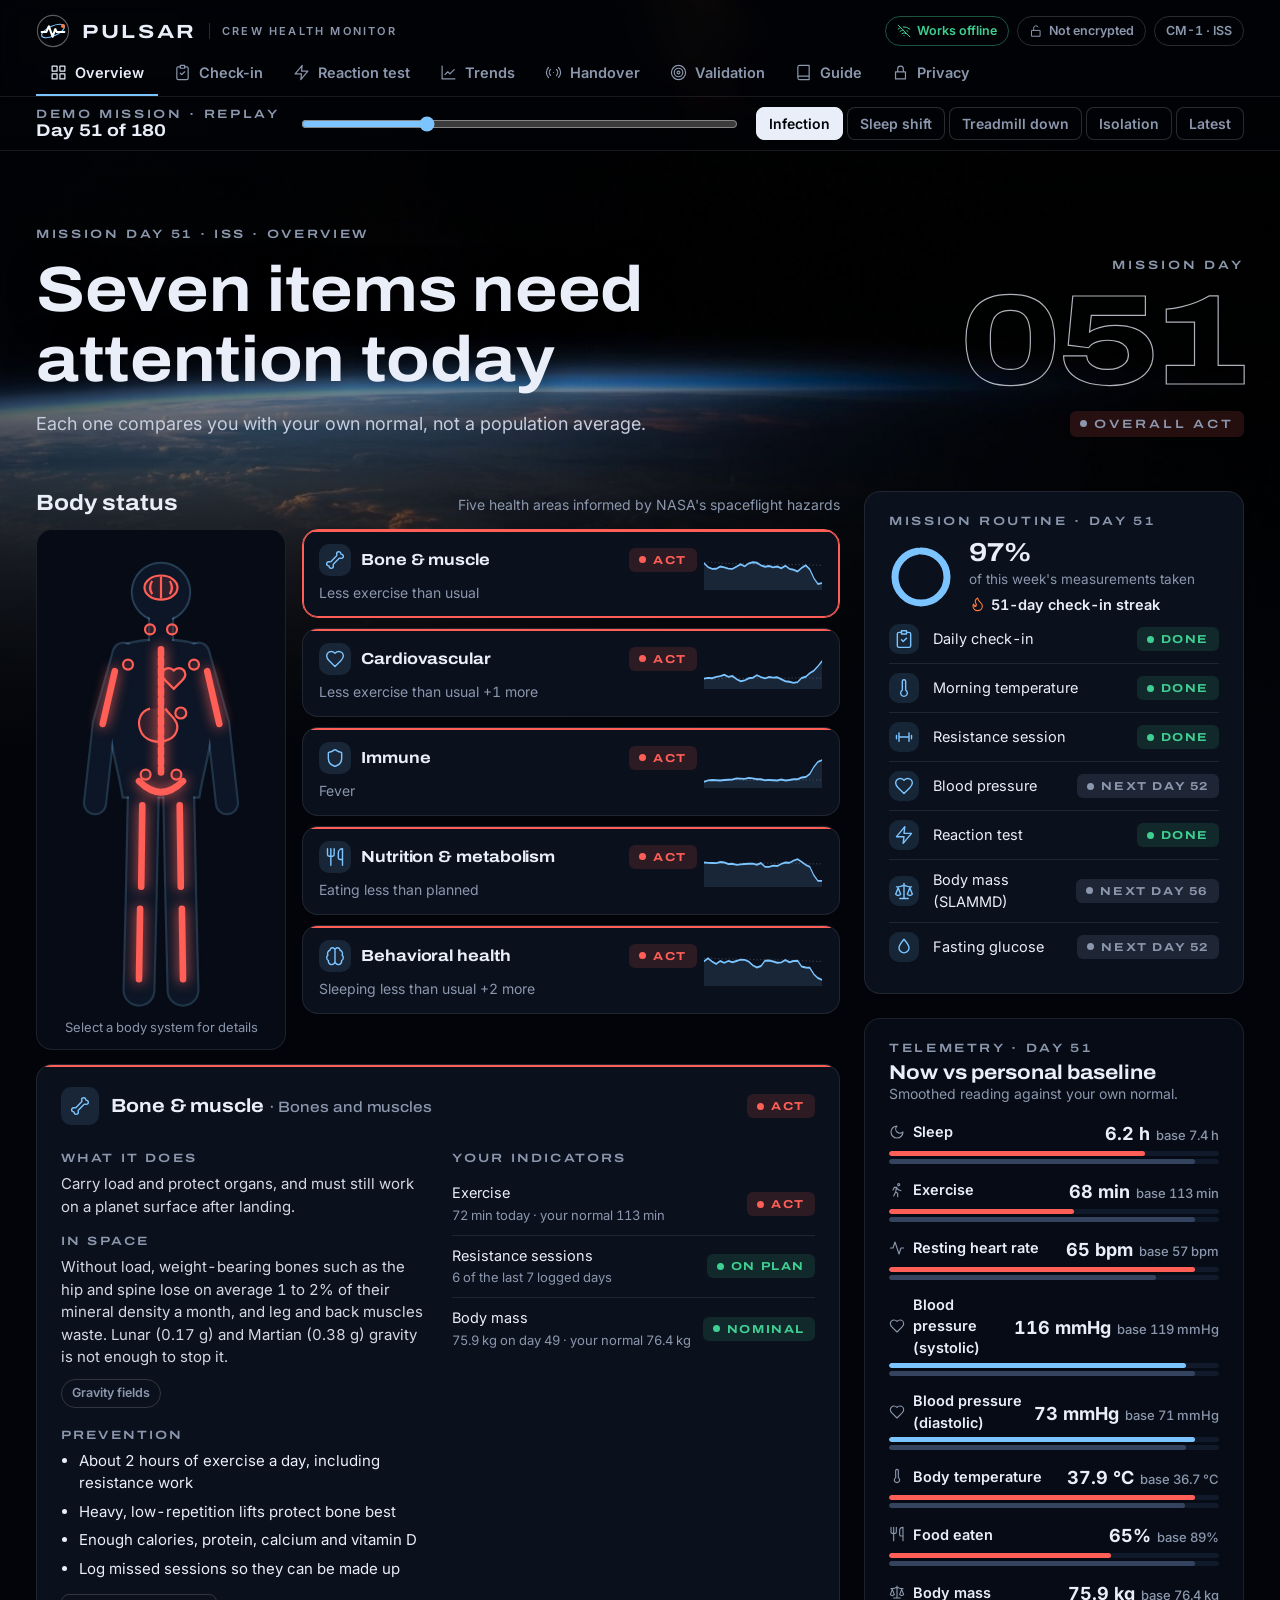
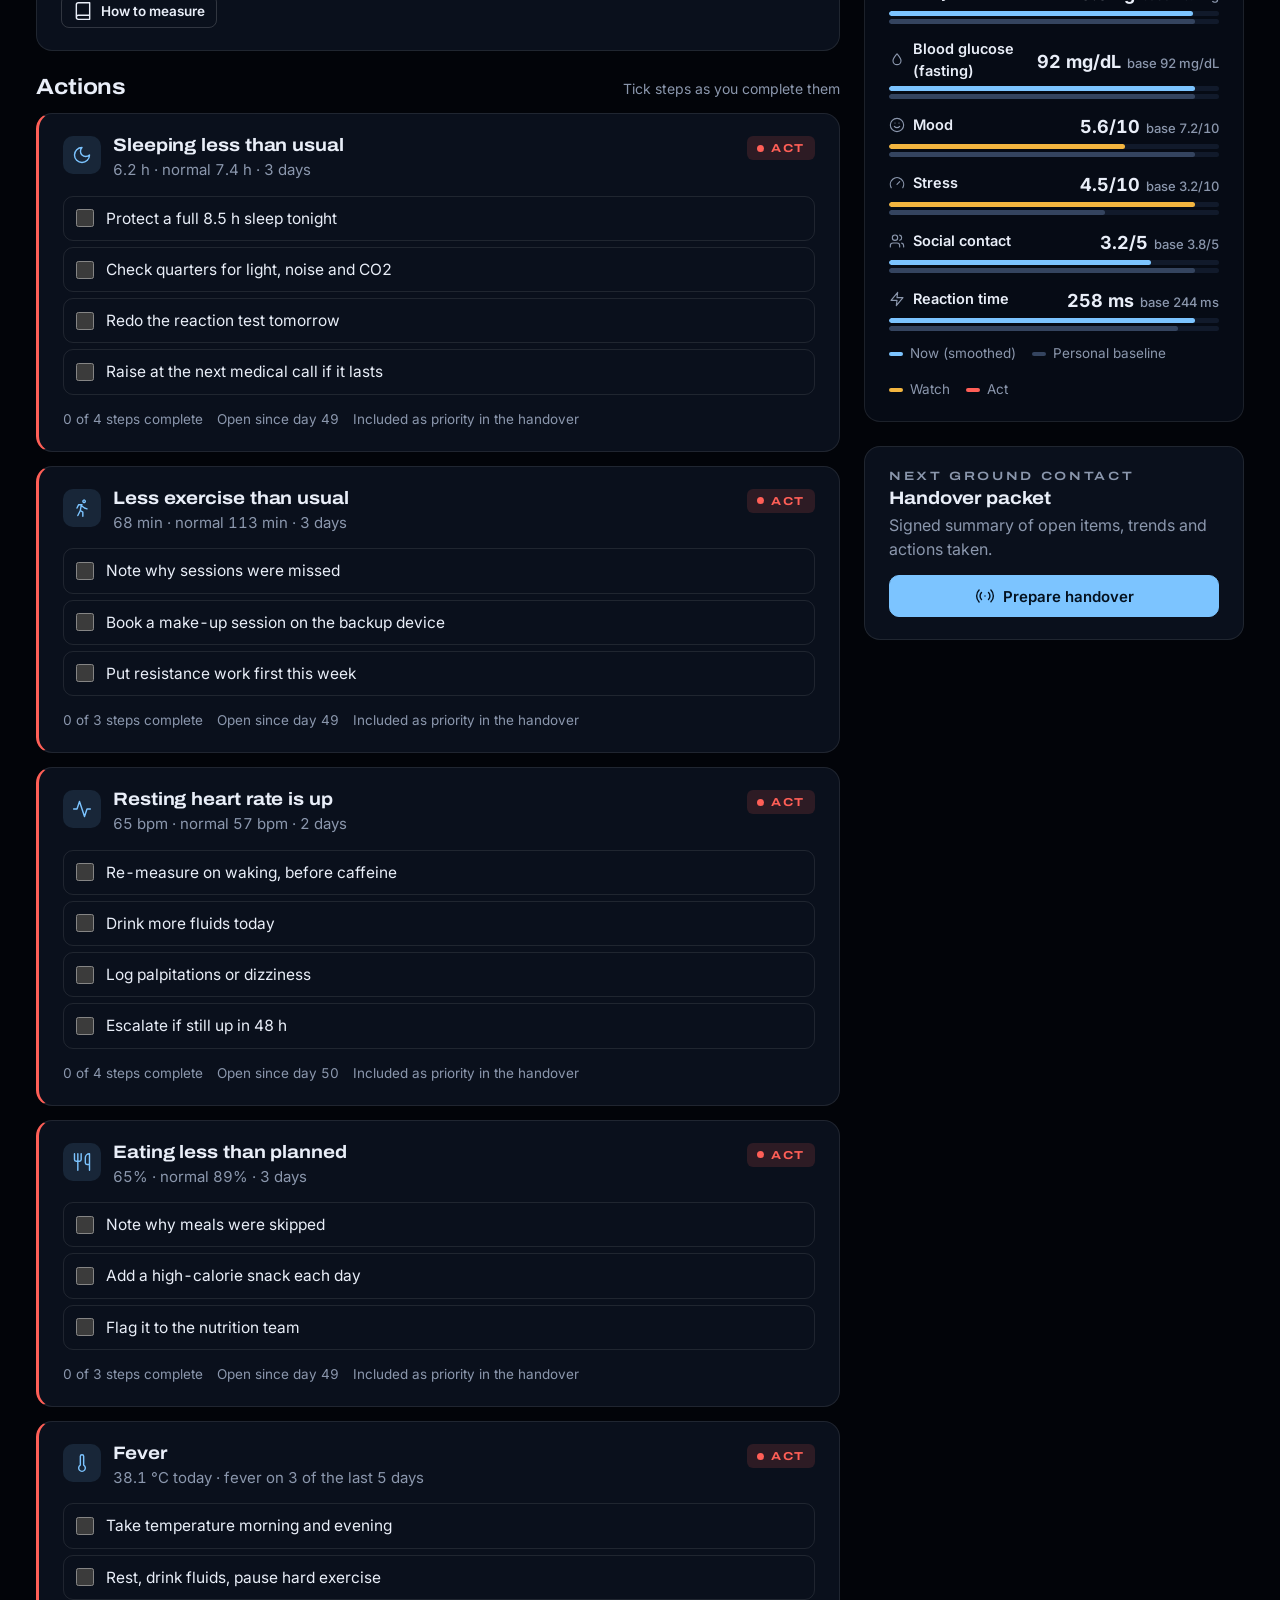
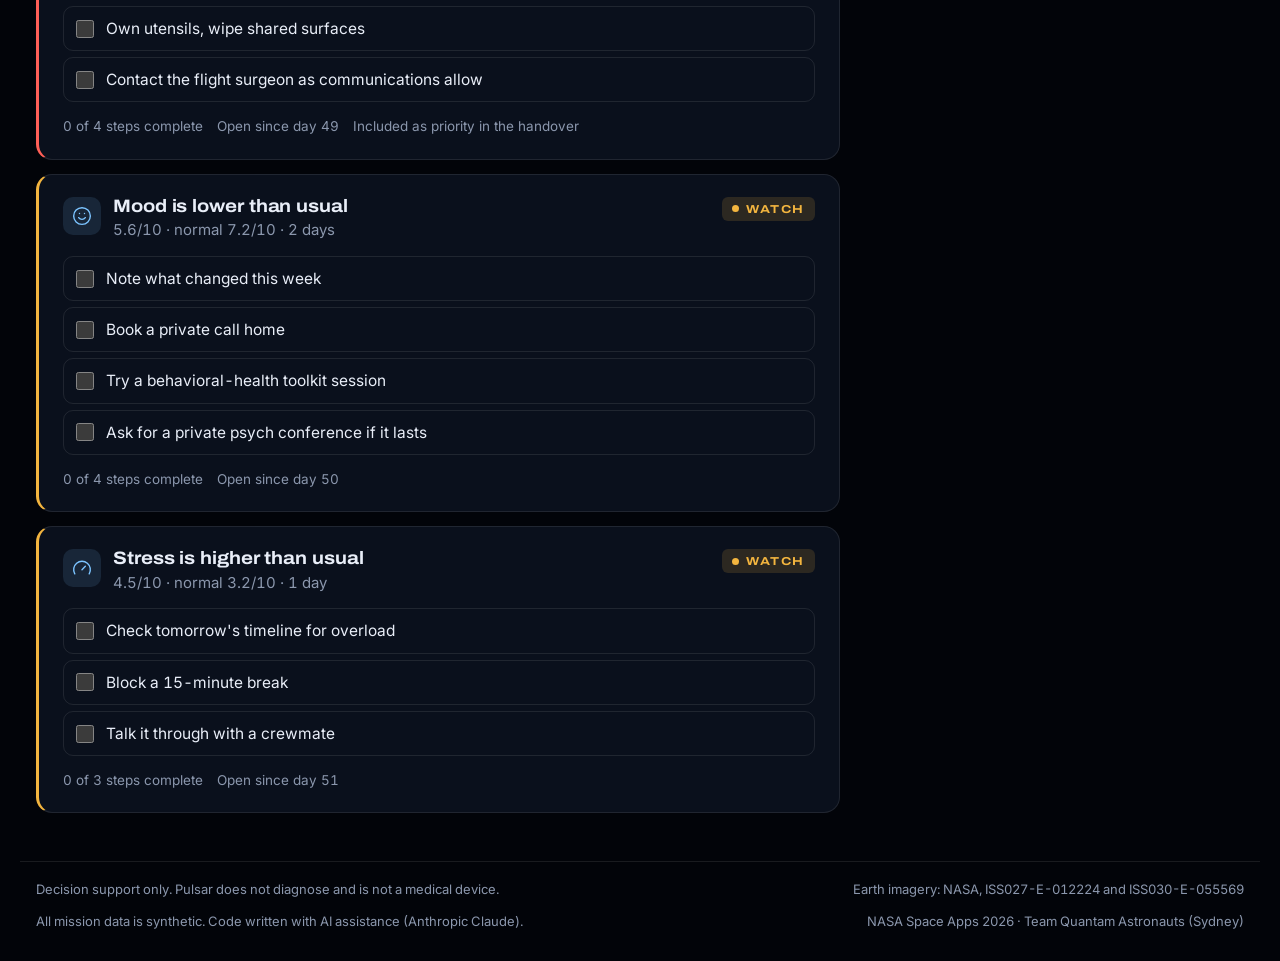
==== index.html @ 8aba7a1b "Pulsar: Crew Health Monitor, NASA Space Apps 2026 submission" ====
<!doctype html><html lang="en"><head><meta charset="utf-8">
<meta name="viewport" content="width=device-width,initial-scale=1,viewport-fit=cover">
<link rel="manifest" href="manifest.webmanifest"><link rel="icon" href="icon.svg"><meta name="theme-color" content="#020409">
</head><body>
<!-- Pulsar · NASA Space Apps 2026 · Team Quantam Astronauts. Code written with AI assistance: Anthropic Claude (Claude Code). See README, "Use of AI". -->
<meta name="ai-assistance" content="Code, interface and synthetic data generator written with Anthropic Claude (Claude Code), directed and reviewed by the team">
<title>Pulsar: Crew Health Monitor</title>
<meta name="claude:viewport-fit-sides" content="cover">
<link rel="preconnect" href="https://fonts.googleapis.com">
<link rel="stylesheet" href="https://fonts.googleapis.com/css2?family=Archivo:wdth,wght@100..125,500..800&family=Inter:wght@400;500;600;700&display=swap">
<style>
/* Layout: mission console in deep space. Pure black page; a real ISS
   photograph of Earth's limb sits full-bleed behind each page title and
   fades to black. Wide display type, dark instrument cards, colour only
   for status and the atmosphere-blue accent. Single dark look by design. */
:root {
  color-scheme: dark;
  --void: #020409;
  --surface: #0a101c;
  --surface-2: #111a2b;
  --ink: #e9eef8;
  --muted: #8b97ad;
  --line: rgba(255, 255, 255, .09);
  --line-2: rgba(255, 255, 255, .16);
  --accent: #7cc4ff;
  --accent-ink: #04111f;
  --accent-soft: rgba(124, 196, 255, .12);
  --signal: #ff7a3d;
  --ok: #3fcf92; --ok-bg: rgba(63, 207, 146, .13);
  --watch: #f3b53f; --watch-bg: rgba(243, 181, 63, .14);
  --act: #ff5f57; --act-bg: rgba(255, 95, 87, .14);
  --panel: #060b15; --panel-2: #111a2b; --panel-line: rgba(255, 255, 255, .08); --panel-ink: #e9eef8; --panel-muted: #8b97ad;
  --trace: #7cc4ff;
  --sky: url("[data-uri]");
  --display: "Archivo", "Inter", "Segoe UI", system-ui, sans-serif;
  --body: "Inter", "Segoe UI", system-ui, sans-serif;
}
* { box-sizing: border-box; }
[hidden] { display: none !important; }
body { background: var(--void); color: var(--ink); font: 400 16px/1.5 var(--body); margin: 0; font-variant-numeric: tabular-nums; -webkit-font-smoothing: antialiased; position: relative; overflow-x: hidden; }
body::before { content: ""; position: fixed; inset: 0 0 auto; height: env(safe-area-inset-top, 0px); z-index: 10; background: var(--void); }
/* the photograph */
.sky { position: absolute; inset: 0 0 auto; height: 760px; z-index: 0; overflow: hidden; pointer-events: none; }
.sky::before { content: ""; position: absolute; inset: -4%; background: var(--sky) center 62% / cover no-repeat; opacity: .92; transform-origin: 30% 70%; }
.sky::after { content: ""; position: absolute; inset: 0; background: linear-gradient(180deg, rgba(2, 4, 9, .45) 0%, rgba(2, 4, 9, .05) 30%, rgba(2, 4, 9, .25) 62%, var(--void) 100%), linear-gradient(90deg, rgba(2, 4, 9, .5) 0%, transparent 55%); }
body.city { --sky: url("[data-uri]"); }
body.city .sky::before { background-position: center 70%; opacity: .8; }
@media (prefers-reduced-motion: no-preference) { .sky::before { animation: drift 70s ease-in-out infinite alternate; } }
@keyframes drift { from { transform: scale(1) translate(0, 0); } to { transform: scale(1.06) translate(-1.5%, 1%); } }
.wrap { max-width: 1240px; margin: 0 auto; padding-left: max(16px, env(safe-area-inset-left, 0px)); padding-right: max(16px, env(safe-area-inset-right, 0px)); position: relative; z-index: 1; }
h1, h2, h3, p { margin: 0; }
h1, h2, h3 { font-family: var(--display); font-stretch: 112%; text-wrap: balance; line-height: 1.1; letter-spacing: -.005em; }
b { font-weight: 700; }
button { font-family: inherit; }
:focus-visible { outline: 2px solid var(--accent); outline-offset: 2px; }
.ico { width: 20px; height: 20px; flex: none; stroke: currentColor; fill: none; stroke-width: 1.7; stroke-linecap: round; stroke-linejoin: round; }
.muted { color: var(--muted); }
.eyebrow { font: 600 12px var(--display); font-stretch: 125%; letter-spacing: .22em; text-transform: uppercase; color: var(--muted); }

/* top bar + tabs */
.top { position: sticky; top: env(safe-area-inset-top, 0px); z-index: 5; background: rgba(2, 4, 9, .62); backdrop-filter: blur(14px); -webkit-backdrop-filter: blur(14px); border-bottom: 1px solid var(--line); }
.top .wrap { z-index: auto; }
.bar { display: flex; align-items: center; justify-content: space-between; gap: 16px; padding-block: 14px 4px; }
.brand { display: flex; align-items: center; gap: 12px; }
.brand svg { width: 34px; height: 34px; flex: none; }
.brand b { font: 700 19px var(--display); font-stretch: 125%; letter-spacing: .14em; text-transform: uppercase; }
.brand span { font-size: 11px; font-weight: 600; letter-spacing: .2em; text-transform: uppercase; color: var(--muted); border-left: 1px solid var(--line-2); padding-left: 12px; }
.meta { display: flex; gap: 8px; flex-wrap: wrap; justify-content: flex-end; }
.tag { display: inline-flex; align-items: center; gap: 6px; font-size: 12.5px; font-weight: 600; padding: 5px 11px; border-radius: 999px; border: 1px solid var(--line-2); color: var(--muted); white-space: nowrap; }
.tag .ico { width: 14px; height: 14px; }
.tag.on { color: var(--ok); border-color: rgba(63, 207, 146, .4); }
.tabs { display: flex; gap: 2px; overflow-x: auto; scrollbar-width: none; }
.tabs button { flex: none; display: inline-flex; align-items: center; gap: 8px; border: 0; background: none; color: var(--muted); font-size: 14.5px; font-weight: 600; padding: 12px 14px 13px; border-bottom: 2px solid transparent; cursor: pointer; }
.tabs button .ico { width: 17px; height: 17px; }
.tabs button:hover { color: var(--ink); }
.tabs button[aria-selected="true"] { color: var(--ink); border-bottom-color: var(--accent); }
@media (max-width: 640px) { .brand span, .meta .tag:not(.on) { display: none; } }

/* demo strip */
.strip { position: relative; z-index: 2; border-bottom: 1px solid var(--line); background: rgba(2, 4, 9, .35); }
.strip .wrap { display: grid; grid-template-columns: auto minmax(160px, 1fr) auto; gap: 20px; align-items: center; padding-block: 10px; }
.strip .day { font: 700 17px var(--display); font-stretch: 115%; white-space: nowrap; }
.strip input[type=range] { width: 100%; accent-color: var(--accent); }
.jumps { display: flex; gap: 6px; flex-wrap: wrap; }
@media (max-width: 900px) { .strip .wrap { grid-template-columns: 1fr; gap: 8px; } }

/* page head over the photograph */
main { padding-block: 0 48px; }
.head { position: relative; padding-block: 76px 54px; display: flex; justify-content: space-between; gap: 28px; align-items: flex-end; flex-wrap: wrap; }
.head > div:first-child { max-width: 780px; }
.head h1 { font-size: clamp(34px, 5.4vw, 64px); font-weight: 700; margin: 14px 0 14px; text-shadow: 0 2px 30px rgba(0, 0, 0, .6); }
.head p.lead { font-size: 18px; color: #c4cede; max-width: 620px; }
.head .aside { display: flex; gap: 10px; flex-wrap: wrap; align-items: flex-end; }
.daynum { text-align: right; line-height: .9; }
.daynum b { display: block; font: 800 clamp(64px, 10vw, 128px) var(--display); font-stretch: 125%; letter-spacing: -.02em; color: transparent; -webkit-text-stroke: 1.2px rgba(233, 238, 248, .75); }
.daynum span { font: 600 12px var(--display); font-stretch: 125%; letter-spacing: .24em; color: var(--muted); }

.layout { display: grid; grid-template-columns: minmax(0, 1fr) 380px; gap: 24px; align-items: start; }
@media (max-width: 980px) { .layout { grid-template-columns: minmax(0, 1fr); } .daynum { text-align: left; } }
.stack { display: grid; gap: 24px; min-width: 0; }
.grid2 { display: grid; grid-template-columns: repeat(auto-fit, minmax(min(100%, 300px), 1fr)); gap: 14px; }
.grid3 { display: grid; grid-template-columns: repeat(auto-fit, minmax(min(100%, 300px), 1fr)); gap: 16px; align-items: start; }
.row { display: flex; gap: 10px; flex-wrap: wrap; align-items: center; }
.card { background: var(--surface); border: 1px solid var(--line); border-radius: 16px; padding: 22px 24px; min-width: 0; }
.sec { display: flex; justify-content: space-between; align-items: baseline; gap: 12px; flex-wrap: wrap; margin-bottom: 14px; }
.sec h2 { font-size: 22px; font-weight: 700; }
.sec .note { font-size: 14px; color: var(--muted); }

/* status badge */
.badge { display: inline-flex; align-items: center; gap: 7px; font: 700 11.5px var(--display); font-stretch: 120%; letter-spacing: .14em; text-transform: uppercase; padding: 6px 10px; border-radius: 6px; white-space: nowrap; }
.badge::before { content: ""; width: 7px; height: 7px; border-radius: 50%; background: currentColor; }
.lv0 { --st: var(--ok); --st-bg: var(--ok-bg); --st-mark: var(--ok); }
.lvx { --st: var(--muted); --st-bg: color-mix(in srgb, var(--muted) 16%, transparent); --st-mark: color-mix(in srgb, var(--muted) 45%, transparent); }
.lv1 { --st: var(--watch); --st-bg: var(--watch-bg); --st-mark: var(--watch); }
.lv2 { --st: var(--act); --st-bg: var(--act-bg); --st-mark: var(--act); }
.badge { color: var(--st); background: var(--st-bg); }

/* buttons */
.btn { display: inline-flex; align-items: center; gap: 8px; border: 1px solid var(--line-2); background: transparent; color: var(--ink); font-size: 15px; font-weight: 600; padding: 10px 16px; border-radius: 10px; cursor: pointer; }
.btn:hover { border-color: var(--accent); }
.btn.primary { background: var(--accent); border-color: var(--accent); color: var(--accent-ink); }
.btn.primary:hover { background: #a3d6ff; }
.btn.lg { font-size: 16px; padding: 13px 20px; }
.btn.danger { color: var(--act); border-color: rgba(255, 95, 87, .4); }
.btn.sm { font-size: 13.5px; padding: 6px 11px; border-radius: 8px; }
.btn.block { width: 100%; justify-content: center; }
.btn:disabled { opacity: .4; cursor: default; }
.seg { display: inline-flex; gap: 4px; flex-wrap: wrap; }
.seg button { border: 1px solid var(--line-2); background: rgba(2, 4, 9, .4); color: var(--muted); font-size: 14px; font-weight: 600; padding: 7px 12px; border-radius: 8px; cursor: pointer; display: inline-flex; align-items: center; gap: 6px; }
.seg button:hover { color: var(--ink); }
.seg button .ico { width: 16px; height: 16px; }
.seg button[aria-pressed="true"] { background: var(--ink); border-color: var(--ink); color: var(--void); }

/* risk area instruments */
.area { display: grid; gap: 12px; align-content: start; position: relative; overflow: hidden; }
.area::before { content: ""; position: absolute; left: 0; right: 0; top: 0; height: 2px; background: var(--st-mark); }
.area .ah { display: flex; gap: 12px; align-items: center; }
.area .ah h3 { font-size: 16px; font-weight: 700; flex: 1; }
.icon-sq { width: 38px; height: 38px; border-radius: 10px; display: grid; place-items: center; background: var(--accent-soft); color: var(--accent); flex: none; }
.area .why { font-size: 15px; color: var(--muted); min-height: 1.5em; }
.area svg.spark { width: 100%; height: 38px; display: block; }
.spark .line { stroke: var(--accent); stroke-width: 2; fill: none; }
.spark .fill { fill: var(--accent-soft); }
.spark .base { stroke: var(--muted); stroke-dasharray: 3 4; stroke-width: 1; opacity: .5; }
.spark .bar { fill: var(--act); opacity: .75; }

/* action cards */
.act { border-left: 3px solid var(--st-mark); display: grid; gap: 14px; }
.act .fh { display: flex; gap: 12px; align-items: flex-start; }
.act .fh > div { flex: 1; min-width: 0; }
.act h3 { font-size: 18px; font-weight: 700; }
.act .metric { font-size: 15px; color: var(--muted); margin-top: 3px; }
.checks { list-style: none; margin: 0; padding: 0; display: grid; gap: 6px; }
.checks label { display: flex; gap: 12px; align-items: center; padding: 10px 12px; border-radius: 10px; border: 1px solid var(--line); cursor: pointer; font-size: 15.5px; }
.checks label:hover { border-color: var(--line-2); background: rgba(255, 255, 255, .02); }
.recheck { display: flex; flex-wrap: wrap; gap: 8px; align-items: center; margin-top: 10px; font-size: 14.5px; }
.recheck input { font: 500 15.5px var(--body); color: var(--ink); background: var(--surface-2); border: 1px solid var(--line-2); border-radius: 10px; padding: 9px 12px; width: 120px; }
.recheck input:focus { border-color: var(--accent); outline: none; }
.checks input { width: 18px; height: 18px; accent-color: var(--ok); flex: none; margin: 0; }
.checks label:has(input:checked) { background: var(--ok-bg); border-color: transparent; }
.checks label:has(input:checked) span { color: var(--muted); text-decoration: line-through; }
.act .foot { font-size: 13.5px; color: var(--muted); display: flex; gap: 14px; flex-wrap: wrap; }

/* telemetry panel */
.panel { background: var(--panel); border: 1px solid var(--line); color: var(--panel-ink); border-radius: 16px; padding: 22px 24px; min-width: 0; }
.panel h2 { font-size: 20px; font-weight: 700; }
.panel .sub { font-size: 14px; color: var(--panel-muted); }
.tele { display: grid; gap: 14px; margin-top: 16px; }
.trow { display: grid; grid-template-columns: 1fr auto; gap: 4px 12px; align-items: baseline; }
.trow .n { font-size: 14.5px; font-weight: 600; display: flex; align-items: center; gap: 8px; }
.trow .n .ico { width: 16px; height: 16px; color: var(--panel-muted); }
.trow .v { font-size: 18px; font-weight: 700; text-align: right; }
.trow .v small { font-size: 13px; color: var(--panel-muted); font-weight: 500; margin-left: 6px; }
.trow .bars { grid-column: 1 / -1; display: grid; gap: 3px; }
.trow .tr { height: 5px; border-radius: 99px; background: var(--panel-2); overflow: hidden; }
.trow .tr i { display: block; height: 100%; border-radius: 99px; }
.trow .tr i.now { background: var(--trace); }
.trow.lv1 .tr i.now { background: var(--watch); } .trow.lv2 .tr i.now { background: var(--act); }
.trow .tr i.base { background: #34445f; }

/* charts */
svg.chart { width: 100%; height: auto; display: block; }
.chart .grid { stroke: var(--panel-line); stroke-width: 1; }
.chart .axis { fill: var(--panel-muted); font: 500 12.5px var(--body); }
.chart .band { fill: rgba(124, 196, 255, .12); }
.chart .base { stroke: var(--trace); stroke-opacity: .5; stroke-dasharray: 5 5; stroke-width: 1.4; fill: none; }
.chart .raw { fill: #4a5a76; }
.chart .ew { stroke: var(--trace); stroke-width: 2.6; fill: none; stroke-linejoin: round; stroke-linecap: round; }
.chart .f1 { fill: var(--watch); stroke: var(--panel); stroke-width: 1.5; } .chart .f2 { fill: var(--act); stroke: var(--panel); stroke-width: 1.5; }
.chart .ev { fill: rgba(255, 122, 61, .07); }
.chart .evlab { font: 600 12.5px var(--body); fill: #ffa77a; }
.chart .now { stroke: #fff; stroke-opacity: .6; stroke-width: 1.2; stroke-dasharray: 3 4; }
.chart .t0 { fill: rgba(63, 207, 146, .22); } .chart .t1 { fill: var(--watch); } .chart .t2 { fill: var(--act); }
.chart .evbar { fill: var(--signal); }
.chart .rowlab { fill: var(--panel-ink); font: 600 13.5px var(--body); }
.legend { display: flex; gap: 16px; flex-wrap: wrap; font-size: 13.5px; color: var(--muted); margin-top: 12px; }
.legend i { display: inline-block; width: 14px; height: 4px; border-radius: 2px; margin-right: 7px; vertical-align: middle; }
.scrollx { overflow-x: auto; }
.scrollx > svg { min-width: 680px; }

/* key metrics strip */
.metrics { display: grid; grid-template-columns: repeat(auto-fit, minmax(min(100%, 170px), 1fr)); background: var(--surface); border: 1px solid var(--line); border-radius: 16px; }
.metric-c { padding: 18px 22px; border-left: 1px solid var(--line); }
.metric-c:first-child { border-left: 0; }
.metric-c .k { font-size: 13.5px; color: var(--muted); font-weight: 500; }
.metric-c .big { font: 700 36px/1.1 var(--display); font-stretch: 118%; margin-top: 6px; }
.metric-c .big small { font: 600 15px var(--body); color: var(--muted); margin-left: 5px; }
@media (max-width: 560px) { .metric-c { border-left: 0; border-top: 1px solid var(--line); } .metric-c:first-child { border-top: 0; } }

/* rows */
.rows { list-style: none; margin: 0; padding: 0; display: grid; }
.rows li { display: flex; gap: 14px; align-items: center; padding: 13px 0; border-top: 1px solid var(--line); font-size: 15.5px; }
.rows li:first-child { border-top: 0; padding-top: 2px; }
.rows li > .txt { flex: 1; min-width: 0; }
.rows li .txt small { display: block; color: var(--muted); font-size: 13.5px; }
@media (max-width: 560px) { .rows li { flex-wrap: wrap; } }

/* banner */
.banner { display: flex; gap: 14px; align-items: center; padding: 14px 16px; border-radius: 12px; font-size: 16px; font-weight: 600; background: var(--st-bg); color: var(--st); }
.banner .ring { width: 34px; height: 34px; border-radius: 50%; background: var(--st); color: var(--void); display: grid; place-items: center; flex: none; }
.banner .ring .ico { width: 18px; height: 18px; stroke-width: 2.4; }
.banner small { display: block; font-weight: 500; color: var(--ink); opacity: .75; font-size: 14px; }

/* check-in */
.num-h { display: flex; gap: 12px; align-items: center; margin: 4px 0 16px; }
.num-h .n { font: 700 12px var(--display); font-stretch: 125%; color: var(--accent); border: 1px solid rgba(124, 196, 255, .4); border-radius: 6px; padding: 4px 8px; }
.num-h h2 { font-size: 20px; font-weight: 700; }
.fields { display: grid; grid-template-columns: repeat(auto-fit, minmax(min(100%, 250px), 1fr)); gap: 16px 18px; }
.field { display: grid; gap: 8px; min-width: 0; }
.field > label, .field > .lab, .labrow > label, .labrow > .lab { font-size: 15px; font-weight: 600; display: flex; align-items: center; gap: 8px; }
.field .hint { font-size: 13px; color: var(--muted); font-weight: 400; }
.stepper { display: grid; grid-template-columns: 44px 1fr auto 44px; align-items: center; border: 1px solid var(--line-2); border-radius: 10px; overflow: hidden; background: var(--surface-2); }
.stepper button { height: 48px; border: 0; background: rgba(255, 255, 255, .04); color: var(--accent); font-size: 22px; font-weight: 600; cursor: pointer; }
.stepper button:hover { background: var(--accent-soft); }
.stepper input[type=text] { border: 0; text-align: right; font: 700 22px var(--display); font-stretch: 112%; color: var(--ink); width: 100%; min-width: 0; padding: 0 6px; background: none; }
.stepper input[type=text]:focus { outline: none; border: 0; }
.stepper .unit { font-size: 14px; color: var(--muted); font-weight: 600; padding-right: 10px; }
.stepper:focus-within { border-color: var(--accent); }
.scale { display: grid; grid-template-columns: repeat(var(--n), 1fr); border: 1px solid var(--line-2); border-radius: 10px; overflow: hidden; }
.scale button { border: 0; border-left: 1px solid var(--line); background: var(--surface-2); padding: 11px 0; font-size: 15px; font-weight: 600; color: var(--ink); cursor: pointer; }
.scale button:first-child { border-left: 0; }
.scale button:hover { background: var(--accent-soft); }
.scale button[aria-pressed="true"] { background: var(--accent); color: var(--accent-ink); }
.ends { display: flex; justify-content: space-between; font-size: 13px; color: var(--muted); }
.switch { display: flex; align-items: center; justify-content: space-between; gap: 12px; padding: 12px 14px; border: 1px solid var(--line-2); border-radius: 10px; background: var(--surface-2); cursor: pointer; font-size: 15px; font-weight: 600; color: var(--ink); width: 100%; }
.switch .knob { width: 42px; height: 24px; border-radius: 99px; background: #2a364c; position: relative; flex: none; transition: background .15s; }
.switch .knob::after { content: ""; position: absolute; top: 3px; left: 3px; width: 18px; height: 18px; border-radius: 50%; background: #fff; transition: transform .15s; }
.switch[aria-pressed="true"] .knob { background: var(--ok); }
.switch[aria-pressed="true"] .knob::after { transform: translateX(18px); }
.chips { display: flex; flex-wrap: wrap; gap: 8px; }
.chips button { border: 1px solid var(--line-2); background: transparent; border-radius: 999px; padding: 8px 14px; font-size: 14.5px; font-weight: 600; color: var(--ink); cursor: pointer; }
.chips button:hover { border-color: var(--muted); }
.chips button[aria-pressed="true"] { background: var(--act-bg); border-color: rgba(255, 95, 87, .5); color: var(--act); }
input[type=text], input[type=password], textarea { font: 500 15.5px var(--body); color: var(--ink); background: var(--surface-2); border: 1px solid var(--line-2); border-radius: 10px; padding: 11px 13px; width: 100%; }
input[type=text]:focus, input[type=password]:focus, textarea:focus { border-color: var(--accent); outline: none; }
::placeholder { color: #66728a; }
textarea { font: 12.5px/1.5 ui-monospace, Menlo, monospace; min-height: 150px; }
.divider { border: 0; border-top: 1px solid var(--line); margin: 24px 0; }
.sticky { position: sticky; top: calc(130px + env(safe-area-inset-top, 0px)); }

/* reaction pad */
.pad { min-height: 360px; border-radius: 16px; display: grid; place-items: center; text-align: center; cursor: pointer; user-select: none; padding: 24px; background: var(--panel); border: 1px solid var(--line); }
.pad.go { background: #071a33; box-shadow: inset 0 0 0 2px var(--accent); }
.pad.early { background: #2a0d0e; }
.pad .big { font: 800 clamp(56px, 10vw, 104px)/1 var(--display); font-stretch: 120%; }
.pad .say { font-size: 18px; color: var(--muted); margin-top: 12px; }
.pad .metrics { background: var(--surface-2); text-align: left; grid-template-columns: repeat(2, minmax(0, 1fr)); }
.pad .metric-c { border-left: 0; border-top: 1px solid var(--line); min-width: 0; }
.pad .metric-c:nth-child(even) { border-left: 1px solid var(--line); }
.pad .metric-c:nth-child(-n+2) { border-top: 0; }
.pad .metric-c .big { font-size: clamp(26px, 4vw, 36px); font-stretch: 110%; }
.pad .metric-c .k { overflow-wrap: anywhere; }
.same { margin-left: auto; font: 600 12.5px var(--body); color: var(--accent); background: none; border: 1px dashed color-mix(in srgb, var(--accent) 50%, transparent); border-radius: 6px; padding: 3px 8px; cursor: pointer; }
.field .labrow { display: flex; align-items: center; gap: 4px 8px; flex-wrap: wrap; }
.fields { align-items: end; }
.trow.stale { opacity: .55; }

/* body map */
.bodymap { display: grid; grid-template-columns: minmax(200px, 250px) minmax(0, 1fr); gap: 16px; align-items: start; }
.figure { background: var(--panel); border: 1px solid var(--line); border-radius: 16px; padding: 18px 14px 12px; }
.figure svg { width: 100%; height: auto; display: block; max-width: 230px; margin: 0 auto; }
.figure .cap { font-size: 13px; color: var(--muted); text-align: center; margin-top: 8px; }
.fig-o * { fill: rgba(124, 196, 255, .22); stroke: rgba(124, 196, 255, .22); }
.fig-i * { fill: #0d1626; stroke: #0d1626; }
.fig-o line, .fig-o polyline, .fig-i line, .fig-i polyline { fill: none; stroke-linecap: round; stroke-linejoin: round; }
.hs { cursor: pointer; outline: none; }
.hs * { stroke: var(--st); fill: var(--st-bg); stroke-width: 2; transition: stroke-width .15s; }
.hs.bonez * { fill: none; stroke-width: 4; stroke-linecap: round; }
.hs:hover *, .hs:focus-visible *, .hs.sel * { stroke-width: 3; }
.hs.bonez:hover *, .hs.bonez.sel * { stroke-width: 6; }
.hs.sel { filter: drop-shadow(0 0 6px var(--st)); }
.hs.lv2 { animation: hsPulse 1.6s ease-in-out infinite; }
@keyframes hsPulse { 50% { opacity: .45; } }
@media (prefers-reduced-motion: reduce) { .hs.lv2 { animation: none; } }
.areas { display: grid; gap: 10px; min-width: 0; }
.area.mini { padding: 14px 16px; gap: 6px; cursor: pointer; grid-template-columns: minmax(0, 1fr) 120px; align-items: center; }
.area.mini .ah { gap: 10px; }
.area.mini .icon-sq { width: 32px; height: 32px; }
.area.mini .why { font-size: 14px; min-height: 0; grid-column: 1; }
.area.mini svg.spark { grid-column: 2; grid-row: 1 / span 2; height: 34px; }
.area.mini:hover { border-color: var(--line-2); }
.area.mini.sel { border-color: var(--st); box-shadow: inset 0 0 0 1px var(--st); }
@media (max-width: 760px) { .bodymap { grid-template-columns: 1fr; } .area.mini { grid-template-columns: 1fr; } .area.mini svg.spark { display: none; } }
.sysd { display: grid; grid-template-columns: repeat(auto-fit, minmax(min(100%, 260px), 1fr)); gap: 20px 28px; margin-top: 14px; }
.sysd h4 { font: 600 12px var(--display); font-stretch: 125%; letter-spacing: .18em; text-transform: uppercase; color: var(--muted); margin: 0 0 8px; }
.sysd p { margin: 0; color: var(--ink); opacity: .9; font-size: 15px; }
.pills { display: flex; flex-wrap: wrap; gap: 6px; margin-top: 10px; }
.pill { font-size: 12.5px; font-weight: 600; padding: 4px 10px; border-radius: 999px; border: 1px solid var(--line-2); color: var(--muted); }
.bul { margin: 0; padding-left: 18px; display: grid; gap: 6px; font-size: 15px; }
.ind { display: grid; grid-template-columns: minmax(0, 1fr) auto; gap: 2px 10px; padding: 9px 0; border-top: 1px solid var(--line); font-size: 14.5px; }
.ind:first-of-type { border-top: 0; }
.ind small { grid-column: 1; color: var(--muted); font-size: 13px; }
.ind .badge { grid-column: 2; grid-row: 1 / span 2; align-self: center; }

/* routine */
.ring { --p: 0; }
.score { display: flex; gap: 16px; align-items: center; margin: 10px 0 6px; }
.score > svg { width: 64px; height: 64px; flex: none; }
.score .ico { width: 16px; height: 16px; color: var(--signal); }
.score .trk { stroke: var(--surface-2); } .score .val { stroke: var(--accent); stroke-linecap: round; transform: rotate(-90deg); transform-origin: 50% 50%; }
.score b { font: 700 26px var(--display); font-stretch: 115%; display: block; line-height: 1.1; }
.score small { color: var(--muted); font-size: 13.5px; }
.rt li { padding: 9px 0; font-size: 14.5px; }
.rt .icon-sq { width: 30px; height: 30px; }

/* guide */
.gcards { display: grid; grid-template-columns: repeat(auto-fit, minmax(min(100%, 300px), 1fr)); gap: 14px; }
.gcard { display: grid; gap: 10px; align-content: start; }
.gcard h3 { font-size: 17px; font-weight: 700; display: flex; align-items: center; gap: 10px; }
.gcard dl { margin: 0; display: grid; gap: 8px; font-size: 14.5px; }
.gcard dt { font: 600 11px var(--display); font-stretch: 125%; letter-spacing: .16em; text-transform: uppercase; color: var(--muted); }
.gcard dd { margin: 2px 0 0; }
.envs { display: grid; grid-template-columns: repeat(auto-fit, minmax(min(100%, 160px), 1fr)); gap: 0; border: 1px solid var(--line); border-radius: 16px; background: var(--surface); margin-top: 14px; }
.envs > div { padding: 16px 20px; border-left: 1px solid var(--line); min-width: 0; }
.envs > div:first-child { border-left: 0; }
.envs .k { font-size: 13px; color: var(--muted); } .envs .v { font: 700 19px var(--display); font-stretch: 110%; margin-top: 4px; }
@media (max-width: 560px) { .envs > div { border-left: 0; border-top: 1px solid var(--line); } .envs > div:first-child { border-top: 0; } }
.keylist .fp { font-size: 13px; }

details { border: 1px solid var(--line); border-radius: 10px; padding: 11px 14px; }
details summary { cursor: pointer; font-weight: 600; color: var(--accent); font-size: 15px; }
pre.out { font: 12px/1.5 ui-monospace, Menlo, monospace; overflow: auto; max-height: 320px; margin: 10px 0 0; white-space: pre; color: var(--muted); }
.steps { list-style: none; margin: 0; padding: 0; display: grid; gap: 12px; }
.steps li { display: flex; gap: 12px; align-items: center; font-size: 15.5px; }
.steps .n { width: 28px; height: 28px; border-radius: 50%; border: 1.5px solid var(--accent); color: var(--accent); font-weight: 700; font-size: 13.5px; display: grid; place-items: center; flex: none; }
.fp { font: 600 17px ui-monospace, Menlo, monospace; letter-spacing: .04em; color: var(--accent); word-break: break-word; }

.toast { position: fixed; left: 50%; bottom: calc(20px + env(safe-area-inset-bottom, 0px)); transform: translateX(-50%); background: var(--ink); color: var(--void); padding: 11px 18px; border-radius: 10px; font-size: 15px; font-weight: 600; z-index: 20; }
.lock { position: fixed; inset: 0; z-index: 30; background: var(--void) var(--sky) center 62% / cover no-repeat; display: grid; place-items: center; padding: 20px; }
.lock form { max-width: 400px; width: 100%; display: grid; gap: 14px; background: rgba(10, 16, 28, .88); }
footer { border-top: 1px solid var(--line); padding-block: 18px 30px; color: var(--muted); font-size: 13px; display: flex; justify-content: space-between; gap: 12px; flex-wrap: wrap; }
@media (prefers-reduced-motion: reduce) { .switch .knob, .switch .knob::after { transition: none; } }
</style>

<div class="sky" aria-hidden="true"></div>
<header class="top">
  <div class="wrap bar">
    <div class="brand">
      <svg viewBox="0 0 36 36" aria-hidden="true"><circle cx="18" cy="18" r="16.5" fill="none" stroke="rgba(255,255,255,.35)" stroke-width="1.2"/><ellipse cx="18" cy="18" rx="13" ry="5.2" transform="rotate(-24 18 18)" fill="none" stroke="#7cc4ff" stroke-width="1.2"/><path d="M6 19h5l2.6-6 4 11 2.8-8 1.6 3H30" fill="none" stroke="#fff" stroke-width="2.2" stroke-linejoin="round" stroke-linecap="round"/><circle cx="28.6" cy="12.6" r="2.1" fill="#ff7a3d"/></svg>
      <b>Pulsar</b><span>Crew Health Monitor</span>
    </div>
    <div class="meta"><span class="tag on" id="offlineTag"></span><span class="tag" id="lockTag"></span><span class="tag" id="crewTag">Crew member CM-1</span></div>
  </div>
  <nav class="wrap tabs" id="tabs" role="tablist" aria-label="Views"></nav>
</header>
<div id="strip"></div>
<main class="wrap" id="main"><div class="head"><div><p class="lead">Loading mission data…</p></div></div></main>
<footer class="wrap"><span>Decision support only. Pulsar does not diagnose and is not a medical device.</span><span>Earth imagery: NASA, ISS027-E-012224 and ISS030-E-055569</span><span>All mission data is synthetic. Code written with AI assistance (Anthropic Claude).</span><span>NASA Space Apps 2026 · Team Quantam Astronauts (Sydney)</span></footer>
<div class="toast" id="toast" hidden></div>
<div class="lock" id="lock" hidden>
  <form id="unlockForm" class="card">
    <span class="icon-sq" id="lockIcon"></span>
    <h2 style="font-size:26px">Health log locked</h2>
    <p class="muted">Enter the crew passphrase to decrypt this device's log.</p>
    <input type="password" id="unlockPass" autocomplete="current-password" placeholder="Passphrase">
    <button class="btn primary lg block" type="submit">Unlock</button>
    <p class="muted" id="unlockMsg"></p>
    <button class="btn danger sm" type="button" id="unlockWipe">Forgot it? Wipe and reload the demo</button>
  </form>
</div>

<script>
/* Pulsar core: synthetic mission, personal-baseline drift detector,
   flag rules, validation scoring and the Mission Control handover packet.
   Pure functions, no DOM, so it runs in the browser and in Node tests.
   AI disclosure: written with Anthropic Claude (Claude Code), directed and reviewed
   by Team Quantam Astronauts. All mission data it generates is synthetic. */
(function (root) {
  'use strict';

  const AREAS = {
    bone:       { label: 'Bone & muscle',     blurb: 'Exercise countermeasures, resistance training, body mass' },
    cardio:     { label: 'Cardiovascular',    blurb: 'Resting heart rate, blood pressure and aerobic exercise' },
    immune:     { label: 'Immune',            blurb: 'Temperature, symptoms and viral reactivation' },
    nutrition:  { label: 'Nutrition & metabolism', blurb: 'Food intake, body mass and blood glucose' },
    behavioral: { label: 'Behavioral health', blurb: 'Sleep, mood, stress, social contact, alertness' },
  };
  const AREA_KEYS = Object.keys(AREAS);
  const STATUS = ['Nominal', 'Watch', 'Act'];

  // dir: which way is bad. lam: EWMA weight. floor: minimum SD so a very
  // steady baseline can't make tiny changes look huge. eff: smallest change
  // worth flagging. gap: how many days a reading stays "current".
  const METRICS = {
    sleep:    { emoji: '😴', title: 'Sleeping less than usual', label: 'Sleep',              unit: 'h',   dp: 1, dir: -1, lam: 0.35, floor: 0.35, eff: 0.6, gap: 1, areas: ['behavioral'] },
    exercise: { emoji: '🏃', title: 'Less exercise than usual', label: 'Exercise',           unit: 'min', dp: 0, dir: -1, lam: 0.35, floor: 12,   eff: 22,  gap: 1, areas: ['bone', 'cardio'] },
    hr:       { emoji: '❤️', title: 'Resting heart rate is up', label: 'Resting heart rate', unit: 'bpm', dp: 0, dir: 1,  lam: 0.35, floor: 2,    eff: 4,   gap: 1, areas: ['cardio'] },
    bpsys:    { emoji: '🩺', title: 'Blood pressure is up', label: 'Blood pressure (systolic)', unit: 'mmHg', dp: 0, dir: 1, lam: 0.35, floor: 4, eff: 8, gap: 3, areas: ['cardio'] },
    bpdia:    { emoji: '🩺', title: 'Diastolic pressure is up', label: 'Blood pressure (diastolic)', unit: 'mmHg', dp: 0, dir: 1, lam: 0.35, floor: 3, eff: 6, gap: 3, areas: ['cardio'] },
    temp:     { emoji: '🌡️', title: 'Temperature is up', label: 'Body temperature',   unit: '°C',  dp: 1, dir: 1,  lam: 0.35, floor: 0.15, eff: 0.35, gap: 1, areas: ['immune'] },
    intake:   { emoji: '🍽️', title: 'Eating less than planned', label: 'Food eaten',      unit: '%',   dp: 0, dir: -1, lam: 0.35, floor: 6,    eff: 12,  gap: 1, areas: ['nutrition'] },
    weight:   { emoji: '⚖️', title: 'Losing body mass', label: 'Body mass',          unit: 'kg',  dp: 1, dir: -1, lam: 1,    floor: 0.35, eff: 0.9, gap: 8, areas: ['nutrition', 'bone'] },
    glucose:  { emoji: '🩸', title: 'Fasting glucose is up', label: 'Blood glucose (fasting)', unit: 'mg/dL', dp: 0, dir: 1, lam: 1, floor: 5, eff: 12, gap: 8, areas: ['nutrition'] },
    mood:     { emoji: '🙂', title: 'Mood is lower than usual', label: 'Mood',               unit: '/10', dp: 1, dir: -1, lam: 0.35, floor: 0.7,  eff: 1,   gap: 1, areas: ['behavioral'] },
    stress:   { emoji: '😤', title: 'Stress is higher than usual', label: 'Stress',             unit: '/10', dp: 1, dir: 1,  lam: 0.35, floor: 0.7,  eff: 1.1, gap: 1, areas: ['behavioral'] },
    social:   { emoji: '💬', title: 'Less social contact', label: 'Social contact',     unit: '/5',  dp: 1, dir: -1, lam: 0.35, floor: 0.45, eff: 0.6, gap: 1, areas: ['behavioral'] },
    pvt:      { emoji: '⚡', title: 'Reactions are slower', label: 'Reaction time',      unit: 'ms',  dp: 0, dir: 1,  lam: 0.5,  floor: 15,   eff: 35,  gap: 4, areas: ['behavioral'] },
  };
  const METRIC_KEYS = Object.keys(METRICS);
  const BASE_FROM = 45, BASE_TO = 10; // baseline window: days d-45 .. d-10

  const SYMPTOMS = ['fever', 'congestion', 'sore throat', 'cough', 'fatigue', 'headache', 'nausea', 'rash', 'cold sore'];

  const ACTIONS = {
    sleep:     ['Protect a full 8.5 h sleep tonight', 'Check quarters for light, noise and CO2', 'Redo the reaction test tomorrow', 'Raise at the next medical call if it lasts'],
    sleepcrit: ['Ask the ground for a recovery sleep slot', 'No solo safety-critical tasks', 'Escalate at the next comms window'],
    exercise:  ['Note why sessions were missed', 'Book a make-up session on the backup device', 'Put resistance work first this week'],
    resist:    ['Note why sessions were missed', 'Schedule make-up resistance sessions'],
    hr:        ['Re-measure on waking, before caffeine', 'Drink more fluids today', 'Log palpitations or dizziness', 'Escalate if still up in 48 h'],
    hrhigh:    ['Re-measure lying still for 5 minutes', 'Log palpitations, dizziness or breathlessness', 'Chest pain or fainting: start the onboard emergency procedure', 'Review with the flight surgeon as communications allow'],
    weight:    ['Repeat the mass measurement', 'Check food intake this week', 'Flag it to the nutrition team'],
    mood:      ['Note what changed this week', 'Book a private call home', 'Try a behavioral-health toolkit session', 'Ask for a private psych conference if it lasts'],
    stress:    ['Check tomorrow\'s timeline for overload', 'Block a 15-minute break', 'Talk it through with a crewmate'],
    social:    ['Join the next crew meal', 'Schedule a call home'],
    pvt:       ['Redo the test after sleep', 'No solo safety-critical tasks for now', 'Check sleep and caffeine timing'],
    fever:     ['Take temperature morning and evening', 'Rest, drink fluids, pause hard exercise', 'Own utensils, wipe shared surfaces', 'Contact the flight surgeon as communications allow'],
    symptoms:  ['Log symptoms each day', 'Recheck in 24 h', 'Escalate if fever or 3+ days'],
    reactivation: ['Log size and location', 'Mention it in the handover'],
    temp:      ['Re-measure temperature tonight', 'Log any symptoms', 'Rest and drink fluids'],
    bpsys:     ['Re-measure seated after 5 min rest', 'Cut back on salt this week', 'Check sleep and stress'],
    bpdia:     ['Re-measure seated after 5 min rest', 'Cut back on salt this week', 'Check sleep and stress'],
    bphigh:    ['Re-measure twice, 1 minute apart, seated', 'No caffeine or hard exercise in the 30 minutes before', 'Log both numbers each time', 'Review with the flight surgeon as communications allow'],
    bpsevere:  ['Sit quietly and re-measure in 5 minutes', 'Chest pain, severe headache, vision change, weakness or trouble speaking: start the onboard emergency procedure now', 'Still 180 systolic or 120 diastolic or above: follow the onboard hypertension procedure', 'Contact the flight surgeon as communications allow'],
    bplow:     ['Re-measure lying, then standing', 'Drink fluids and add salt tablets if prescribed', 'Log dizziness or fainting'],
    intake:    ['Note why meals were skipped', 'Add a high-calorie snack each day', 'Flag it to the nutrition team'],
    glucose:   ['Repeat the fasting fingerstick tomorrow', 'Check intake and exercise this week', 'Mention it in the handover'],
    gluhigh:   ['Repeat the fingerstick fasting, next morning', 'Check food, fluids and exercise against plan', 'Review with the flight surgeon as communications allow', 'Very thirsty, drowsy or vomiting: start the onboard medical procedure'],
    glulow:    ['Alert and able to swallow safely: take 15 g fast-acting carbohydrate now', 'Drowsy, confused or unable to swallow safely: crewmate starts the onboard emergency procedure, nothing by mouth', 'Recheck after 15 minutes and log the result', 'Contact the flight surgeon as communications allow'],
  };

  // ---------- helpers ----------
  function rng(seed) {
    let a = seed >>> 0;
    return function () {
      a = (a + 0x6D2B79F5) | 0;
      let t = Math.imul(a ^ (a >>> 15), 1 | a);
      t = (t + Math.imul(t ^ (t >>> 7), 61 | t)) ^ t;
      return ((t ^ (t >>> 14)) >>> 0) / 4294967296;
    };
  }
  function gauss(r) { let u = 0; while (!u) u = r(); return Math.sqrt(-2 * Math.log(u)) * Math.cos(2 * Math.PI * r()); }
  const clamp = (v, lo, hi) => Math.min(hi, Math.max(lo, v));
  const round = (v, dp) => { const k = Math.pow(10, dp || 0); return Math.round(v * k) / k; };
  const mean = a => a.reduce((s, v) => s + v, 0) / a.length;
  const std = (a, m) => Math.sqrt(a.reduce((s, v) => s + (v - m) * (v - m), 0) / Math.max(1, a.length - 1));
  const num = v => (v === '' || v == null || Number.isNaN(+v)) ? null : +v;
  function fmt(key, v) {
    const M = METRICS[key];
    const s = round(v, M.dp).toFixed(M.dp);
    return M.unit.startsWith('/') || M.unit === '%' ? s + M.unit : s + ' ' + M.unit;
  }

  // ---------- synthetic mission ----------
  const EVENTS = [
    { id: 'infection', emoji: '🤒', short: 'Infection', label: 'Upper respiratory infection',   start: 48,  end: 54,  primary: 'immune',     areas: ['immune', 'cardio', 'behavioral', 'bone', 'nutrition'] },
    { id: 'sleepshift', emoji: '🌙', short: 'Sleep shift', label: 'Sleep shift before a spacewalk', start: 82,  end: 92,  primary: 'behavioral', areas: ['behavioral'] },
    { id: 'treadmill', emoji: '🛠️', short: 'Treadmill down', label: 'Treadmill out of service',        start: 115, end: 130, primary: 'bone',       areas: ['bone', 'cardio', 'nutrition'] },
    { id: 'isolation', emoji: '📡', short: 'Isolation', label: 'Comms blackout and isolation',    start: 150, end: 172, primary: 'behavioral', areas: ['behavioral', 'bone', 'cardio', 'nutrition'] },
  ];

  function generate(seed, days) {
    days = days || 180;
    const r = rng(seed);
    const base = { sleep: 6.9 + gauss(r) * 0.2, hr: 58 + gauss(r) * 2, mood: 7.2, stress: 3.4, social: 3.6, pvt: 255 + gauss(r) * 10, weight: 76 + gauss(r) * 4,
      temp: 36.6 + gauss(r) * 0.1, sys: 116 + gauss(r) * 4, dia: 74 + gauss(r) * 3, glucose: 92 + gauss(r) * 3, intake: 90 };
    const infK = [0.5, 1, 1, 0.85, 0.6, 0.4, 0.2];
    const infSym = [['sore throat'], ['fever', 'congestion', 'fatigue'], ['fever', 'congestion', 'cough', 'fatigue'], ['fever', 'congestion', 'fatigue'], ['congestion', 'cough'], ['congestion', 'fatigue'], ['fatigue']];
    const entries = [];
    let massLoss = 0;
    for (let d = 1; d <= days; d++) {
      const e = { sleep: 0, exercise: 0, hr: 0, mood: 0, stress: 0, social: 0, pvt: 0, temp: 0, sys: 0, dia: 0, intake: 0 };
      let aredP = 0.95; let sym = [];
      if (d >= 48 && d <= 54) {
        const k = infK[d - 48];
        e.hr += 9 * k; e.sleep -= 1.2 * k; e.exercise -= 75 * k; e.mood -= 1.5 * k; e.stress += 1 * k; e.pvt += 25 * k; e.temp += 1.6 * k; e.intake -= 35 * k;
        aredP = 0.3; sym = infSym[d - 48].slice(); massLoss += 0.1;
      }
      if (d >= 82 && d <= 92) { e.sleep -= 1.8; e.pvt += 70; e.stress += 1.5; e.mood -= 0.8; }
      if (d >= 115 && d <= 130) { e.exercise -= 75; aredP = 0.35; e.hr += Math.min(5, 0.35 * (d - 114)); massLoss += 0.07; }
      if (d >= 150 && d <= 172) {
        const k = Math.min(1, (d - 149) / 8);
        e.mood -= 2.8 * k; e.social -= 1.6 * k; e.stress += 2 * k; e.sleep -= 0.7 * k; e.exercise -= 15 * k; e.sys += 6 * k; e.dia += 4 * k; e.intake -= 12 * k;
      }
      if (!sym.length && r() < 0.03) sym.push(['headache', 'congestion', 'rash', 'fatigue'][Math.floor(r() * 4)]);
      if (!sym.length && r() < 0.002) sym.push('cold sore');
      const entry = {
        day: d,
        sleep: round(clamp(base.sleep + e.sleep + gauss(r) * 0.45, 3, 9.5), 1),
        exercise: Math.round(clamp(118 + e.exercise + gauss(r) * 14, 0, 200)),
        ared: r() < aredP,
        hr: Math.round(base.hr + e.hr + gauss(r) * 2.2),
        mood: Math.round(clamp(base.mood + e.mood + gauss(r) * 0.7, 1, 10)),
        stress: Math.round(clamp(base.stress + e.stress + gauss(r) * 0.7, 1, 10)),
        social: Math.round(clamp(base.social + e.social + gauss(r) * 0.5, 1, 5)),
        symptoms: sym,
        // Core temperature drifts up slowly over months in flight ("space fever"), so only a personal baseline reads it fairly.
        temp: round(base.temp + Math.min(0.6, 0.004 * d) + e.temp + gauss(r) * 0.12, 1),
        intake: Math.round(clamp(base.intake + e.intake + gauss(r) * 5, 0, 100) / 5) * 5,
        bpsys: null, bpdia: null, glucose: null, weight: null, pvt: null, note: '',
      };
      if (d % 2 === 0) { entry.bpsys = Math.round(base.sys + e.sys + gauss(r) * 5); entry.bpdia = Math.round(base.dia + e.dia + gauss(r) * 3.5); }
      if (d % 7 === 3) entry.glucose = Math.round(base.glucose + gauss(r) * 4);
      if (d % 7 === 0) entry.weight = round(base.weight - 0.004 * d - massLoss + gauss(r) * 0.3, 1);
      if (d % 3 === 0) entry.pvt = Math.round(base.pvt + e.pvt + gauss(r) * 16);
      if (d === 49) entry.note = 'Woke with sore throat and chills.';
      if (d === 116) entry.note = 'T2 treadmill down, waiting on spare part.';
      if (d === 84) entry.note = 'Sleep shifting for EVA prep.';
      entries.push(entry);
    }
    return { entries, events: EVENTS.map(ev => Object.assign({}, ev)) };
  }

  // ---------- detector ----------
  function analyse(entries) {
    const n = entries.length;
    const series = {};
    for (const key of METRIC_KEYS) {
      const M = METRICS[key];
      const out = new Array(n);
      const clean = [];
      const minN = M.gap > 1 ? (key === 'weight' ? 3 : 4) : 10;
      let ew = null, lastIdx = -1;
      for (let i = 0; i < n; i++) {
        const d = entries[i].day;
        // A same-day glucose recheck replaces that day's first fingerstick.
        const v = num(key === 'glucose' && num(entries[i].glucoseRe) != null ? entries[i].glucoseRe : entries[i][key]);
        const win = clean.filter(c => c.d >= d - BASE_FROM && c.d <= d - BASE_TO).map(c => c.v);
        let mu = null, sd = null;
        if (win.length >= minN) { mu = mean(win); sd = Math.max(std(win, mu), M.floor); }
        if (v == null) {
          const prev = lastIdx >= 0 && d - entries[lastIdx].day <= M.gap ? out[lastIdx] : null;
          out[i] = { d, v: null, ew, mu, sd, z: prev ? prev.z : 0, level: prev ? prev.level : 0 };
          continue;
        }
        ew = ew == null ? v : M.lam * v + (1 - M.lam) * ew;
        let z = 0, level = 0;
        if (mu != null) {
          z = (ew - mu) / (sd * Math.sqrt(M.lam / (2 - M.lam)));
          const bad = z * M.dir, effect = (ew - mu) * M.dir;
          if (bad >= 5 && effect >= M.eff * 1.6) level = 2;
          else if (bad >= 3 && effect >= M.eff) level = 1;
        }
        out[i] = { d, v, ew, mu, sd, z, level };
        lastIdx = i;
        if (level === 0) clean.push({ d, v });
      }
      series[key] = out;
    }
    return { entries, series };
  }

  function metricFlag(key, p, since, today) {
    const M = METRICS[key];
    const delta = p.ew - p.mu;
    const word = delta < 0 ? 'below' : 'above';
    const days = today - since + 1;
    return {
      id: key, metric: key, level: p.level, areas: M.areas.slice(), since,
      title: M.title, emoji: M.emoji,
      short: `${fmt(key, p.ew)} · normal ${fmt(key, p.mu)} · ${days} day${days === 1 ? '' : 's'}`,
      text: `${M.label} has ${delta < 0 ? 'dropped' : 'risen'} to about ${fmt(key, p.ew)}, ${fmt(key, Math.abs(delta))} ${word} your normal of ${fmt(key, p.mu)}. Flagged for ${days} day${days === 1 ? '' : 's'}.`,
      actions: ACTIONS[key],
    };
  }

  const has = (e, s) => (e.symptoms || []).indexOf(s) >= 0;

  function flagsAt(an, i) {
    const entries = an.entries, e = entries[i];
    if (!e) return [];
    const d = e.day, flags = [];
    for (const key of METRIC_KEYS) {
      const s = an.series[key], p = s[i];
      if (!p || !p.level) continue;
      let j = i; while (j > 0 && s[j - 1].level > 0) j--;
      flags.push(metricFlag(key, p.v == null ? Object.assign({}, p, { ew: lastEw(s, i) }) : p, entries[j].day, d));
    }
    const recent = []; for (let j = i; j >= 0 && entries[j].day > d - 5; j--) recent.unshift(entries[j]);
    const hot = x => has(x, 'fever') || num(x.temp) >= 38;
    const fever = recent.filter(x => x.day >= d - 1 && hot(x));
    const symDays = recent.filter(x => (x.symptoms || []).some(s => s !== 'cold sore'));
    const allSym = Array.from(new Set([].concat(...recent.map(x => x.symptoms || [])))).filter(s => s !== 'cold sore');
    if (fever.length) {
      const nHot = recent.filter(hot).length, t = num(e.temp);
      flags.push({ id: 'fever', level: 2, areas: ['immune'], since: (recent.find(hot) || e).day,
        title: 'Fever', emoji: '🌡️', short: `${t != null ? t.toFixed(1) + ' °C today · ' : ''}fever on ${nHot} of the last 5 days`, text: `Fever (38.0 °C or above, or logged as a symptom) on ${nHot} of the last 5 days, with ${allSym.filter(s => s !== 'fever').join(', ') || 'no other symptoms'}.`, actions: ACTIONS.fever });
    }
    if (!fever.length && (symDays.length >= 3 || (e.symptoms || []).filter(s => s !== 'cold sore').length >= 2)) {
      flags.push({ id: 'symptoms', level: 1, areas: ['immune'], since: symDays[0] ? symDays[0].day : d,
        title: 'Symptoms keep coming back', emoji: '🤧', short: `Symptoms on ${symDays.length} of the last 5 days`, text: `Symptoms on ${symDays.length} of the last 5 days: ${allSym.join(', ')}.`, actions: ACTIONS.symptoms });
    }
    const sores = recent.filter(x => has(x, 'cold sore'));
    if (sores.length) flags.push({ id: 'reactivation', level: 1, areas: ['immune'], since: sores[0].day,
      title: 'Possible viral reactivation', emoji: '🦠', short: 'Cold sore logged this week', text: 'Cold sore logged in the last 5 days. Latent viruses reactivate more often under spaceflight stress.', actions: ACTIONS.reactivation });

    const week = []; for (let j = i; j >= 0 && entries[j].day > d - 7; j--) if (entries[j].ared != null) week.push(entries[j]);
    if (week.length >= 5) {
      const done = week.filter(x => x.ared).length, frac = done / week.length;
      if (frac < 0.6) flags.push({ id: 'resist', level: frac < 0.35 ? 2 : 1, areas: ['bone'], since: week[week.length - 1].day,
        title: 'Missing resistance sessions', emoji: '💪', short: `${done} of the last ${week.length} days done`, text: `Resistance exercise done on ${done} of the last ${week.length} days. Bone and muscle loss speeds up without it.`, actions: ACTIONS.resist });
    }
    const last4 = recent.slice(-4).filter(x => num(x.sleep) != null && x.sleep < 5);
    if (last4.length >= 3) flags.push({ id: 'sleepcrit', level: 2, areas: ['behavioral'], since: last4[0].day,
      title: 'Severe sleep loss', emoji: '🚨', short: `Under 5 h on ${last4.length} of 4 nights`, text: `Under 5 h of sleep on ${last4.length} of the last 4 days.`, actions: ACTIONS.sleepcrit });
    const latest = (k, gap) => { for (let j = i; j >= 0 && entries[j].day > d - gap; j--) if (num(entries[j][k]) != null) return entries[j]; return null; };
    // Blood pressure: either number can raise a flag on its own; green needs both from one measurement (see logged).
    // Newer one-number entries never hide the last full reading, so the worst reading in the window stands.
    const bps = []; for (let j = i; j >= 0 && entries[j].day > d - 3; j--) {
      const x = entries[j]; if (num(x.bpsys) == null && num(x.bpdia) == null) continue;
      bps.push(x); if (num(x.bpsys) != null && num(x.bpdia) != null) break;
    }
    let bpBest = null;
    bps.forEach(bp => {
      const sy = num(bp.bpsys), di = num(bp.bpdia), txt = `${sy ?? '–'}/${di ?? '–'} mmHg ${bp.day === d ? 'today' : 'on day ' + bp.day}`;
      const over = (a, b) => [sy != null && sy >= a ? `systolic ${sy}` : '', di != null && di >= b ? `diastolic ${di}` : ''].filter(Boolean).join(' and ');
      const one = sy == null || di == null ? ' Only one number was recorded, so log both next time.' : '';
      const mk = (rank, id, level, title, line) => ({ rank, f: { id, level, areas: ['cardio'], since: bp.day, title, emoji: '🩺', short: txt, text: `Blood pressure ${txt}: ${line}.${one}`, actions: ACTIONS[id] } });
      const c = over(180, 120) ? mk(4, 'bpsevere', 2, 'Blood pressure severely high', `${over(180, 120)}, at or above 180 systolic or 120 diastolic`)
        : over(160, 100) ? mk(3, 'bphigh', 2, 'Blood pressure very high', `${over(160, 100)}, at or above 160 systolic or 100 diastolic`)
        : over(140, 90) ? mk(2, 'bphigh', 1, 'Blood pressure high', `${over(140, 90)}, at or above 140 systolic or 90 diastolic`)
        : sy != null && sy < 90 ? mk(1, 'bplow', 1, 'Blood pressure low', `systolic ${sy}, under 90`) : null;
      if (c && (!bpBest || c.rank > bpBest.rank)) bpBest = c;
    });
    if (bpBest) flags.push(bpBest.f);
    // Glucose: the latest fingerstick stands until a newer one replaces it, so an abnormal value never quietly expires.
    // A same-day recheck (glucoseRe) counts as the newest reading of that day.
    const gls = []; for (let j = i; j >= 0 && gls.length < 2; j--) {
      if (num(entries[j].glucoseRe) != null) gls.push({ v: entries[j].glucoseRe, day: entries[j].day, re: true });
      if (gls.length < 2 && num(entries[j].glucose) != null) gls.push({ v: entries[j].glucose, day: entries[j].day, re: false });
    }
    if (gls.length) {
      const g = gls[0].v, prev = gls[1] ? gls[1].v : null, txt = `${g} mg/dL ${gls[0].re ? 'on recheck ' : ''}${gls[0].day === d ? 'today' : 'on day ' + gls[0].day}`;
      const bad = v => v != null && (v < 70 || v >= 126), pending = bad(prev) ? 'Recheck also abnormal' : 'Awaiting recheck';
      if (g < 70) flags.push({ id: 'glulow', level: g < 54 ? 2 : 1, areas: ['nutrition'], since: gls[0].day, title: g < 54 ? 'Blood glucose severely low' : 'Low blood glucose', emoji: '🩸', pending,
        short: `${txt} · ${pending.toLowerCase()}`, text: `Fingerstick glucose ${txt}, under ${g < 54 ? 54 : 70} mg/dL. Treat only if you can swallow safely. Stays open until a normal recheck is logged.`, actions: ACTIONS.glulow });
      else if (g >= 126) flags.push({ id: 'gluhigh', level: g >= 200 ? 2 : 1, areas: ['nutrition'], since: gls[0].day, title: g >= 200 ? 'Blood glucose very high' : 'Glucose 126 or above: review', emoji: '🩸', pending,
        short: `${txt} · ${pending.toLowerCase()}`, text: `Fingerstick glucose ${txt}. A single fingerstick of 126 mg/dL or more is a prompt to recheck and review, not a diagnosis. Stays open until a normal recheck is logged.`, actions: ACTIONS.gluhigh });
    }
    if (num(e.hr) != null && e.hr >= 90) flags.push({ id: 'hrhigh', level: 1, areas: ['cardio'], since: d,
      title: 'Resting heart rate 90 or above: review', emoji: '❤️', short: `${e.hr} bpm today`, text: `Resting heart rate logged at ${e.hr} bpm today. 90 or above at rest is a prompt to re-measure and review.`, actions: ACTIONS.hrhigh });
    // A clinical-line alert already explains the matching drift, so show one alert, not two.
    const covers = { fever: ['temp'], bpsevere: ['bpsys', 'bpdia'], bphigh: ['bpsys', 'bpdia'], bplow: ['bpsys', 'bpdia'], gluhigh: ['glucose'], glulow: ['glucose'], hrhigh: ['hr'] };
    const hidden = [].concat(...flags.map(f => covers[f.id] || []));
    const out = flags.filter(f => hidden.indexOf(f.id) < 0);
    return out.sort((a, b) => b.level - a.level);
  }
  function lastEw(s, i) { for (let j = i; j >= 0; j--) if (s[j].v != null) return s[j].ew; return s[i].ew; }

  function areaSeries(an) {
    let open = {};
    return an.entries.map((e, i) => {
      const flags = flagsAt(an, i), lv = {}, now = {};
      // An alert that stays open keeps the day it opened, so ticked steps stay attached to it.
      flags.forEach(f => { if (open[f.id] != null) f.since = Math.min(f.since, open[f.id]); now[f.id] = f.since; });
      open = now;
      AREA_KEYS.forEach(a => { lv[a] = 0; });
      flags.forEach(f => f.areas.forEach(a => { lv[a] = Math.max(lv[a], f.level); }));
      return { day: e.day, lv, flags };
    });
  }

  function baselineReady(an, i) {
    return ['sleep', 'hr', 'mood'].every(k => an.series[k][i] && an.series[k][i].mu != null);
  }

  // ---------- coverage ----------
  // What each risk area needs logged before "Nominal" means anything.
  const NEEDS = { bone: ['exercise', 'ared'], cardio: ['hr', 'bpsys', 'bpdia', 'exercise'], immune: ['temp', 'symptoms'], nutrition: ['intake', 'weight', 'glucose'], behavioral: ['sleep', 'mood', 'stress', 'social'] };
  const INPUTS = { ared: 'Resistance session', symptoms: 'Symptom check' };
  const inputLabel = k => METRICS[k] ? METRICS[k].label : INPUTS[k];
  const logged = (x, k) => k === 'bpsys' || k === 'bpdia' ? num(x.bpsys) != null && num(x.bpdia) != null : k === 'symptoms' ? Array.isArray(x.symptoms) : k === 'ared' ? x.ared != null : num(x[k]) != null;

  // 'missing': no reading recent enough to judge today; 'learning': readings, but no personal baseline yet.
  function inputState(an, k, i) {
    const E = an.entries, d = E[i].day, gap = METRICS[k] ? METRICS[k].gap : 1;
    let j = i; while (j >= 0 && E[j].day > d - gap && !logged(E[j], k)) j--;
    if (j < 0 || E[j].day <= d - gap) return 'missing';
    if (METRICS[k]) return an.series[k][i].mu == null ? 'learning' : 'ok';
    if (k === 'ared') { let n = 0; for (let m = i; m >= 0 && E[m].day > d - 7; m--) if (E[m].ared != null) n++; return n >= 5 ? 'ok' : 'learning'; }
    return 'ok';
  }
  function coverage(an, i) {
    const out = {};
    AREA_KEYS.forEach(a => {
      const missing = [], learning = [];
      NEEDS[a].forEach(k => { const st = inputState(an, k, i); if (st === 'missing') missing.push(inputLabel(k)); else if (st === 'learning') learning.push(inputLabel(k)); });
      out[a] = { state: missing.length ? 'missing' : learning.length ? 'learning' : 'ok', missing, learning };
    });
    return out;
  }

  // ---------- routine ----------
  // Measurements prompted as part of the mission day, with how often each is due.
  const ROUTINE = [
    { id: 'checkin', label: 'Daily check-in', every: 1, key: 'sleep', view: 'checkin' },
    { id: 'temp', label: 'Morning temperature', every: 1, key: 'temp', view: 'checkin' },
    { id: 'ared', label: 'Resistance session', every: 1, key: 'ared', view: 'checkin' },
    { id: 'bp', label: 'Blood pressure', every: 2, key: 'bpsys', view: 'checkin' },
    { id: 'pvt', label: 'Reaction test', every: 3, key: 'pvt', view: 'pvt' },
    { id: 'weight', label: 'Body mass (SLAMMD)', every: 7, key: 'weight', view: 'checkin' },
    { id: 'glucose', label: 'Fasting glucose', every: 7, key: 'glucose', view: 'checkin' },
  ];
  const done = (x, t) => t.key === 'ared' ? x.ared === true : t.key === 'bpsys' ? logged(x, 'bpsys') : num(x[t.key]) != null;
  // State of each task on mission day `day` (defaults to the day of entry i).
  function routine(an, i, day) {
    const E = an.entries, d = day == null ? (E[i] ? E[i].day : 1) : day;
    const upto = E.slice(0, i + 1);
    const tasks = ROUTINE.map(t => {
      let last = null; for (let j = upto.length - 1; j >= 0; j--) if (done(upto[j], t)) { last = upto[j].day; break; }
      const ago = last == null ? null : d - last;
      const state = ago === 0 ? 'done' : ago != null && ago < t.every ? 'ok' : ago == null || ago === t.every ? 'due' : 'overdue';
      return Object.assign({}, t, { last, state, next: last == null ? d : last + t.every, late: ago == null ? 0 : Math.max(0, ago - t.every) });
    });
    // Streak: consecutive days, ending today, with a full daily check-in.
    const full = x => ['sleep', 'hr', 'temp', 'mood'].every(k => num(x[k]) != null) && Array.isArray(x.symptoms);
    let streak = 0; for (let j = upto.length - 1; j >= 0 && upto[j].day === d - streak && full(upto[j]); j--) streak++;
    // Week score: share of due measurements actually taken over the last 7 days.
    let due = 0, got = 0;
    ROUTINE.forEach(t => { for (let k = d - 6; k <= d; k++) if (k >= 1 && (k - 1) % t.every === 0) { due++; if (upto.some(x => x.day > k - t.every && x.day <= Math.min(d, k + t.every - 1) && done(x, t))) got++; } });
    return { day: d, tasks, streak, week: due ? Math.round(got / due * 100) : 0 };
  }

  // ---------- validation ----------
  function episodes(as, area) {
    const eps = []; let cur = null;
    for (const r of as) {
      if (r.lv[area] > 0) {
        if (cur && r.day - cur.end <= 3) { cur.end = r.day; cur.peak = Math.max(cur.peak, r.lv[area]); }
        else { cur = { area, start: r.day, end: r.day, peak: r.lv[area] }; eps.push(cur); }
      }
    }
    return eps;
  }

  function evaluate(as, events) {
    const res = events.map(ev => {
      const hit = episodes(as, ev.primary).find(ep => ep.end >= ev.start && ep.start <= ev.end + 5);
      return { event: ev, detected: !!hit, firstFlag: hit ? Math.max(hit.start, ev.start) : null, latency: hit ? Math.max(hit.start, ev.start) - ev.start : null, peak: hit ? hit.peak : 0 };
    });
    const falseAlarms = [];
    AREA_KEYS.forEach(a => episodes(as, a).forEach(ep => {
      const explained = events.some(ev => ev.areas.indexOf(a) >= 0 && ep.end >= ev.start && ep.start <= ev.end + 7);
      if (!explained) falseAlarms.push(ep);
    }));
    const monitored = Math.max(1, (as.length ? as[as.length - 1].day : 0) - 20);
    const lat = res.filter(r => r.detected).map(r => r.latency);
    return {
      results: res, falseAlarms,
      caught: res.filter(r => r.detected).length, total: res.length,
      meanLatency: lat.length ? mean(lat) : null,
      faPer30: falseAlarms.length / monitored * 30,
    };
  }

  function evaluateSeeds(seeds) {
    const runs = seeds.map(seed => {
      const m = generate(seed);
      return Object.assign({ seed }, evaluate(areaSeries(analyse(m.entries)), m.events));
    });
    const perEvent = EVENTS.map(ev => {
      const rs = runs.map(r => r.results.find(x => x.event.id === ev.id));
      const lat = rs.filter(x => x.detected).map(x => x.latency);
      return { event: ev, caught: rs.filter(x => x.detected).length, meanLatency: lat.length ? mean(lat) : null };
    });
    return {
      runs, perEvent, missions: runs.length,
      sensitivity: runs.reduce((s, r) => s + r.caught, 0) / runs.reduce((s, r) => s + r.total, 0),
      faPer30: mean(runs.map(r => r.faPer30)),
    };
  }

  // ---------- handover ----------
  function handover(an, as, i, windowDays, done, crew) {
    const e = an.entries[i], d = e.day, from = d - windowDays + 1;
    const win = an.entries.slice(0, i + 1).filter(x => x.day >= from);
    const flags = as[i].flags;
    const doneCount = f => (f.actions || []).filter((_, k) => done[`${f.id}@${f.since}#${k}`]).length;
    const trends = {};
    METRIC_KEYS.forEach(key => {
      const p = an.series[key][i], vals = win.map(x => num(x[key])).filter(v => v != null);
      if (!vals.length) return;
      trends[key] = { unit: METRICS[key].unit, normal: p.mu == null ? null : round(p.mu, METRICS[key].dp + 1),
        recent: round(mean(vals.slice(-7)), METRICS[key].dp + 1), status: STATUS[p.level] };
    });
    const resolved = [];
    AREA_KEYS.forEach(a => episodes(as.slice(0, i + 1), a).forEach(ep => {
      if (ep.end >= from && ep.end < d) resolved.push({ area: a, from: ep.start, to: ep.end, peak: STATUS[ep.peak] });
    }));
    const overall = Math.max(0, ...AREA_KEYS.map(a => as[i].lv[a]));
    const cov = coverage(an, i), gaps = AREA_KEYS.some(a => !as[i].lv[a] && cov[a].state !== 'ok');
    const areaStatus = a => as[i].lv[a] ? STATUS[as[i].lv[a]] : cov[a].state === 'missing' ? 'No data' : cov[a].state === 'learning' ? 'Learning' : 'Nominal';
    return {
      format: 'pulsar-handover/1',
      crew: crew || 'CM-1',
      generatedAt: new Date().toISOString(),
      missionDay: d,
      window: { from: Math.max(from, an.entries[0].day), to: d, checkIns: win.length },
      overall: overall || !gaps ? STATUS[overall] : 'Incomplete',
      risks: AREA_KEYS.map(a => ({ area: a, status: areaStatus(a), flags: flags.filter(f => f.areas.indexOf(a) >= 0).map(f => f.id), missing: cov[a].missing, learning: cov[a].learning })),
      priorities: flags.map(f => ({ id: f.id, level: STATUS[f.level], title: f.title, detail: f.text, since: f.since, escalate: f.level === 2, recheck: f.pending || null, actionsDone: `${doneCount(f)}/${(f.actions || []).length}` })),
      resolvedSinceLast: resolved,
      trends,
      adherence: {
        exerciseAvgMin: Math.round(mean(win.map(x => num(x.exercise)).filter(v => v != null).concat(win.length ? [] : [0]))),
        resistanceDays: `${win.filter(x => x.ared).length}/${win.filter(x => x.ared != null).length}`,
      },
      symptomLog: win.filter(x => (x.symptoms || []).length).map(x => ({ day: x.day, symptoms: x.symptoms })),
      notes: win.filter(x => x.note).map(x => ({ day: x.day, note: x.note })),
    };
  }

  function downlinkText(p) {
    const lines = [`PULSAR ${p.crew} MD${p.missionDay} ${p.overall.toUpperCase()} (MD${p.window.from}-${p.window.to}, ${p.window.checkIns} check-ins)`];
    p.risks.forEach(r => lines.push(`${AREAS[r.area].label}: ${r.status}`));
    if (p.priorities.length) {
      lines.push('Open items:');
      p.priorities.forEach(f => lines.push(`- [${f.level}${f.escalate ? ', escalate' : ''}] ${f.title} since MD${f.since}, actions ${f.actionsDone}`));
    } else lines.push('No open items.');
    if (p.resolvedSinceLast.length) lines.push('Resolved: ' + p.resolvedSinceLast.map(r => `${AREAS[r.area].label} MD${r.from}-${r.to}`).join('; '));
    lines.push(`Exercise avg ${p.adherence.exerciseAvgMin} min/day, resistance ${p.adherence.resistanceDays} days`);
    return lines.join('\n');
  }

  root.Core = { AREAS, AREA_KEYS, STATUS, METRICS, METRIC_KEYS, SYMPTOMS, ACTIONS, EVENTS,
    generate, analyse, flagsAt, areaSeries, baselineReady, inputState, coverage, routine, ROUTINE, NEEDS, episodes, evaluate, evaluateSeeds, handover, downlinkText, fmt, round, mean, num };
})(typeof window !== 'undefined' ? window : globalThis);

</script>
<script>
'use strict';
const C = window.Core;
const S = { entries: [], events: [], seed: 7, demo: true, done: {}, view: 'status', cur: 0, profile: 'iss', area: null, showEvents: true, metric: 'sleep',
  aesKey: null, salt: null, packet: null, draft: null, multi: null, windowDays: 14, verdict: null, verifyText: '' };
let AN = null, AS = null;
const $ = id => document.getElementById(id);
const esc = s => String(s).replace(/[&<>"']/g, c => ({ '&': '&amp;', '<': '&lt;', '>': '&gt;', '"': '&quot;', "'": '&#39;' }[c]));
const subtle = window.crypto && crypto.subtle;

// Line icons (Lucide-style paths, 24px grid).
const P = {
  grid: 'M3 3h7v7H3zM14 3h7v7h-7zM14 14h7v7h-7zM3 14h7v7H3z',
  clip: 'M9 2h6v4H9zM16 4h2a2 2 0 0 1 2 2v14a2 2 0 0 1-2 2H6a2 2 0 0 1-2-2V6a2 2 0 0 1 2-2h2M9 13l2 2 4-4',
  zap: 'M13 2 3 14h9l-1 8 10-12h-9l1-8z',
  chart: 'M3 3v18h18M7 15l4-4 3 3 6-6',
  radio: 'M4.9 19.1C1 15.2 1 8.8 4.9 4.9M7.8 16.2c-2.3-2.3-2.3-6.1 0-8.5M16.2 7.8c2.3 2.3 2.3 6.1 0 8.5M19.1 4.9C23 8.8 23 15.1 19.1 19M12 12h.01',
  target: 'M12 2a10 10 0 1 0 0 20 10 10 0 1 0 0-20zM12 6a6 6 0 1 0 0 12 6 6 0 1 0 0-12zM12 10a2 2 0 1 0 0 4 2 2 0 1 0 0-4z',
  lock: 'M5 11h14v10H5zM8 11V7a4 4 0 0 1 8 0v4',
  unlock: 'M5 11h14v10H5zM8 11V7a4 4 0 0 1 7.5-2',
  moon: 'M12 3a6 6 0 0 0 9 9 9 9 0 1 1-9-9z',
  activity: 'M22 12h-4l-3 9L9 3l-3 9H2',
  run: 'M13 4a1.5 1.5 0 1 0 0-.01M7 21l3-6 3 2v5M10 15l1-6 4 3 3 1M6 12l2-4h4',
  scale: 'M12 3v18M7 21h10M3 7h2c2 0 5-1 7-2 2 1 5 2 7 2h2M2 16l3-8 3 8a4.5 4.5 0 0 1-6 0zM16 16l3-8 3 8a4.5 4.5 0 0 1-6 0z',
  smile: 'M12 2a10 10 0 1 0 0 20 10 10 0 1 0 0-20zM8 14s1.5 2 4 2 4-2 4-2M9 9h.01M15 9h.01',
  gauge: 'M12 14l4-4M3.34 19a10 10 0 1 1 17.32 0',
  users: 'M16 21v-2a4 4 0 0 0-4-4H6a4 4 0 0 0-4 4v2M9 3a4 4 0 1 0 0 8 4 4 0 1 0 0-8zM22 21v-2a4 4 0 0 0-3-3.87M16 3.13a4 4 0 0 1 0 7.75',
  thermo: 'M14 4v10.54a4 4 0 1 1-4 0V4a2 2 0 0 1 4 0z',
  heart: 'M19 14c1.49-1.46 3-3.21 3-5.5A5.5 5.5 0 0 0 16.5 3c-1.76 0-3 .5-4.5 2-1.5-1.5-2.74-2-4.5-2A5.5 5.5 0 0 0 2 8.5c0 2.3 1.5 4.05 3 5.5l7 7z',
  shield: 'M20 13c0 5-3.5 7.5-7.66 8.95a1 1 0 0 1-.67-.01C7.5 20.5 4 18 4 13V6a1 1 0 0 1 1-1c2 0 4.5-1.2 6.24-2.72a1.17 1.17 0 0 1 1.52 0C14.51 3.81 17 5 19 5a1 1 0 0 1 1 1z',
  brain: 'M12 5a3 3 0 1 0-6 .1 4 4 0 0 0-2.5 5.8 4 4 0 0 0 .6 6.6A4 4 0 1 0 12 18zM12 5a3 3 0 1 1 6 .1 4 4 0 0 1 2.5 5.8 4 4 0 0 1-.6 6.6A4 4 0 1 1 12 18zM12 5v13',
  bone: 'M17 10c.7-.7 1.69 0 2.5 0a2.5 2.5 0 1 0 0-5 .5.5 0 0 1-.5-.5 2.5 2.5 0 1 0-5 0c0 .81.7 1.8 0 2.5l-7 7c-.7.7-1.69 0-2.5 0a2.5 2.5 0 0 0 0 5c.28 0 .5.22.5.5a2.5 2.5 0 1 0 5 0c0-.81-.7-1.8 0-2.5z',
  dumbbell: 'M6 7v10M18 7v10M3 10v4M21 10v4M6 12h12',
  alert: 'M10.3 3.9 1.8 18a2 2 0 0 0 1.7 3h17a2 2 0 0 0 1.7-3L13.7 3.9a2 2 0 0 0-3.4 0zM12 9v4M12 17h.01',
  virus: 'M12 7a5 5 0 1 0 0 10 5 5 0 1 0 0-10zM12 2v5M12 17v5M2 12h5M17 12h5M4.9 4.9l3.6 3.6M15.5 15.5l3.6 3.6M4.9 19.1l3.6-3.6M15.5 8.5l3.6-3.6',
  check: 'M20 6 9 17l-5-5',
  x: 'M18 6 6 18M6 6l12 12',
  pen: 'M12 20h9M16.5 3.5a2.1 2.1 0 0 1 3 3L7 19l-4 1 1-4z',
  key: 'M7.5 10.5a5.5 5.5 0 1 0 0 11 5.5 5.5 0 1 0 0-11zM11.4 12.6 21 3M15.5 7.5l3 3L22 7l-3-3',
  sat: 'M13 7 9 3 5 7l4 4M17 11l4 4-4 4-4-4M8 12l4 4 6-6-4-4-6 6M16 8l3-3M9 21a6 6 0 0 0-6-6',
  clock: 'M12 2a10 10 0 1 0 0 20 10 10 0 1 0 0-20zM12 6v6l4 2',
  bell: 'M6 8a6 6 0 0 1 12 0c0 7 3 9 3 9H3s3-2 3-9M10.3 21a1.94 1.94 0 0 0 3.4 0',
  shuffle: 'M2 18h1.4c1.3 0 2.5-.6 3.3-1.7l6.1-8.6c.7-1.1 2-1.7 3.3-1.7H22M18 2l4 4-4 4M2 6h1.9c1.5 0 2.9.9 3.6 2.2M22 18h-5.9c-1.3 0-2.6-.7-3.3-1.8l-.5-.8M18 14l4 4-4 4',
  play: 'M6 3l14 9-14 9V3z',
  copy: 'M8 8h12v12H8zM4 16V4h12',
  database: 'M3 5c0-1.7 4-3 9-3s9 1.3 9 3-4 3-9 3-9-1.3-9-3zM3 5v14c0 1.7 4 3 9 3s9-1.3 9-3V5M3 12c0 1.7 4 3 9 3s9-1.3 9-3',
  wifiOff: 'M2 2l20 20M8.5 16.5a5 5 0 0 1 7 0M5 12.9a10 10 0 0 1 5.2-2.8M19 12.9a10 10 0 0 0-2-1.5M2 8.8a15 15 0 0 1 4.2-2.6M22 8.8A15 15 0 0 0 10.7 5M12 20h.01',
  note: 'M4 4h16v16H4zM8 9h8M8 13h8M8 17h5',
  drop: 'M12 2.7c3 3.6 6 7 6 10.3a6 6 0 0 1-12 0c0-3.3 3-6.7 6-10.3z',
  utensils: 'M3 2v7c0 1.1.9 2 2 2h4a2 2 0 0 0 2-2V2M7 2v20M21 15V2a5 5 0 0 0-5 5v6c0 1.1.9 2 2 2h3zM21 15v7',
  book: 'M4 19.5A2.5 2.5 0 0 1 6.5 17H20V2H6.5A2.5 2.5 0 0 0 4 4.5v15zM4 19.5A2.5 2.5 0 0 0 6.5 22H20v-5',
  globe: 'M12 2a10 10 0 1 0 0 20 10 10 0 1 0 0-20zM2 12h20M12 2a15 15 0 0 1 0 20M12 2a15 15 0 0 0 0 20',
  flame: 'M8.5 14.5A2.5 2.5 0 0 0 11 12c0-1.4-.5-2-1-3-1.1-2.1 0-5.5 3-7.5.5 2.5 2 4.9 4 6.5 2 1.6 3 3.5 3 5.5a7 7 0 1 1-14 0c0-1.2.4-2.3 1-3a2.5 2.5 0 0 0 2.5 2.5z',
};
const ico = (n, cls) => `<svg class="ico${cls ? ' ' + cls : ''}" viewBox="0 0 24 24" aria-hidden="true"><path d="${P[n]}"/></svg>`;
const MICO = { sleep: 'moon', exercise: 'run', hr: 'activity', bpsys: 'heart', bpdia: 'heart', temp: 'thermo', intake: 'utensils', weight: 'scale', glucose: 'drop', mood: 'smile', stress: 'gauge', social: 'users', pvt: 'zap' };
const FICO = Object.assign({}, MICO, { bpsevere: 'alert', fever: 'thermo', symptoms: 'virus', reactivation: 'shield', resist: 'dumbbell', sleepcrit: 'alert', hrhigh: 'alert', bphigh: 'heart', bplow: 'heart', glulow: 'drop', gluhigh: 'drop' });
const AREA = {
  bone:       { icon: 'bone',   name: 'Bone & muscle' },
  cardio:     { icon: 'heart',  name: 'Cardiovascular' },
  immune:     { icon: 'shield', name: 'Immune' },
  nutrition:  { icon: 'utensils', name: 'Nutrition & metabolism' },
  behavioral: { icon: 'brain',  name: 'Behavioral health' },
};
const LV = ['Nominal', 'Watch', 'Act'];

// What each body system does, how spaceflight affects it and what the crew can do about it.
const SYS = {
  behavioral: { part: 'Brain and sleep', ind: ['sleep', 'mood', 'stress', 'social', 'pvt'],
    does: 'Sleep, mood and alertness keep judgement sharp for safety-critical work.',
    space: 'A small crew in a small volume, light that does not follow the clock (the station sees 16 sunrises a day) and distance from home all disrupt sleep and mood. Crews on the ISS average about 6 hours of sleep.',
    hazards: ['isolation', 'distance', 'environment'],
    prevent: ['Keep a fixed sleep window and use the dimmable cabin lighting', 'Daily time with the crew, private calls home', 'Run the reaction test every third day', 'Ask for a private psychological conference if mood stays low'] },
  cardio: { part: 'Heart and blood vessels', ind: ['hr', 'bpsys', 'bpdia', 'exercise'],
    does: 'Pumps blood and holds blood pressure steady when you change posture.',
    space: 'Without gravity, fluid shifts towards the head and the heart works less, so it deconditions. After landing, crews can feel faint on standing. Radiation adds long-term risk to the heart and blood vessels.',
    hazards: ['gravity', 'radiation'],
    prevent: ['Aerobic exercise on the cycle or treadmill most days', 'Drink to plan, and load fluids before landing', 'Resting heart rate on waking, before caffeine', 'Blood pressure seated, after 5 minutes of rest'] },
  bone: { part: 'Bones and muscles', ind: ['exercise', 'ared', 'weight'],
    does: 'Carry load and protect organs, and must still work on a planet surface after landing.',
    space: 'Without load, weight-bearing bones such as the hip and spine lose on average 1 to 2% of their mineral density a month, and leg and back muscles waste. Lunar (0.17 g) and Martian (0.38 g) gravity is not enough to stop it.',
    hazards: ['gravity'],
    prevent: ['About 2 hours of exercise a day, including resistance work', 'Heavy, low-repetition lifts protect bone best', 'Enough calories, protein, calcium and vitamin D', 'Log missed sessions so they can be made up'] },
  immune: { part: 'Immune system', ind: ['temp', 'symptoms'],
    does: 'Fights infection and keeps dormant viruses in check.',
    space: 'Stress, radiation and poor sleep weaken immune control. Dormant viruses, like those behind cold sores and shingles, wake up more often in flight, and in a sealed cabin an infection can reach the whole crew.',
    hazards: ['radiation', 'environment', 'isolation'],
    prevent: ['Take your temperature every morning', 'Log symptoms early, even mild ones', 'Hand hygiene, and your own utensils when sick', 'Protect sleep: it is part of immune defence'] },
  nutrition: { part: 'Digestion and metabolism', ind: ['intake', 'weight', 'glucose'],
    does: 'Turns food into energy and keeps body mass and blood sugar stable.',
    space: 'Crews often eat less than planned because of workload, changed taste and menu fatigue, and lose body mass. Inactivity can blunt insulin sensitivity, and with no sunlight, vitamin D has to come from supplements.',
    hazards: ['distance', 'environment', 'gravity'],
    prevent: ['Eat the full planned menu and log what you skip', 'Weekly body mass on the SLAMMD', 'Weekly fasting fingerstick glucose', 'Take vitamin D as prescribed'] },
};
// NASA Human Research Program: the five hazards of human spaceflight.
const HAZARDS = {
  radiation: { name: 'Space radiation', icon: 'zap', text: 'Beyond Earth\'s magnetic field, cosmic rays raise long-term cancer, heart and nervous-system risk and weaken immunity.', areas: ['immune', 'cardio'] },
  isolation: { name: 'Isolation and confinement', icon: 'users', text: 'Months with a small crew in a small space wear down sleep, mood and teamwork.', areas: ['behavioral', 'immune'] },
  distance: { name: 'Distance from Earth', icon: 'globe', text: 'Signals to Mars take minutes and there is no quick trip home, so the crew must spot and treat problems themselves.', areas: ['behavioral', 'nutrition'] },
  gravity: { name: 'Gravity fields', icon: 'scale', text: 'Weightlessness and partial gravity unload bones and muscles and shift fluid towards the head.', areas: ['bone', 'cardio'] },
  environment: { name: 'Hostile closed environment', icon: 'shield', text: 'Recycled air, CO2, noise and shared surfaces affect sleep and help germs spread.', areas: ['immune', 'behavioral', 'nutrition'] },
};
// How to take each measurement in flight, why it matters and when it needs attention.
const GUIDE = [
  { k: 'hr', name: 'Resting heart rate', every: 'Daily', how: 'Chest strap or pulse oximeter, lying still on waking, before caffeine.', why: 'A rise of 4 bpm or more over your normal can mean infection, poor sleep, dehydration or overtraining.', act: 'Watch: drift above your normal. 90 bpm or above at rest is a review prompt: re-measure lying still, then review with the flight surgeon. Chest pain or fainting: onboard emergency procedure first.' },
  { k: 'bpsys', name: 'Blood pressure', every: 'Every 2nd day', how: 'Automated arm cuff, seated with the arm at heart level, after 5 minutes of rest.', why: 'Fluid shifts change blood pressure in flight, and stress and salt push it up.', act: 'Watch: 140 systolic or 90 diastolic and above, or systolic under 90. Act: 160 systolic or 100 diastolic. Severe: 180 systolic or 120 diastolic, which triggers a re-measure and the onboard procedure. Log both numbers: one alone can raise a flag but never shows green.' },
  { k: 'temp', name: 'Body temperature', every: 'Daily', how: 'Digital oral thermometer on waking, before eating or drinking.', why: 'Fever is the earliest sign of infection. An ISS study that measured resting core body temperature found it about 1 °C higher after months in flight, so Pulsar compares daily readings with your own recent normal.', act: 'The first reading of 38.0 °C or above raises a Fever alert straight away, with no baseline needed: re-measure, rest, use your own utensils, log symptoms, and it goes to the top of the handover. Below 38.0 °C, Watch flags drift above your normal.' },
  { k: 'glucose', name: 'Blood glucose (fasting)', every: 'Weekly', how: 'Fingerstick glucometer before breakfast. Glucometers work in microgravity.', why: 'Inactivity and stress can raise blood sugar. Low values point to under-eating.', act: 'Under 70: if alert and able to swallow safely, take 15 g fast-acting carbohydrate and recheck in 15 minutes. If not, a crewmate starts the onboard emergency procedure. 126 or above on a fingerstick is a prompt to recheck and review, not a diagnosis. An abnormal reading stays open as Awaiting recheck until a normal recheck is logged, either from the alert the same day or in a later check-in.' },
  { k: 'weight', name: 'Body mass', every: 'Weekly', how: 'Scales do not work in free fall. ISS mass-measurement devices such as SLAMMD apply a known force and work out mass from the resulting acceleration (F = ma).', why: 'Steady loss means you eat less than you burn, which speeds up bone and muscle loss.', act: 'Watch: about 1 kg below your normal.' },
  { k: 'intake', name: 'Food eaten', every: 'Daily', how: 'Estimate how much of today\'s planned menu you ate.', why: 'Under-eating is common in flight and is the main cause of mass loss.', act: 'Watch: well below your normal for several days.' },
  { k: 'sleep', name: 'Sleep', every: 'Daily', how: 'Hours asleep last night, from a sleep watch or your own estimate.', why: 'Short sleep slows reactions and weakens immunity.', act: 'Watch: 0.6 h below normal. Act: under 5 h on 3 of 4 nights.' },
  { k: 'mood', name: 'Mood, stress and social contact', every: 'Daily', how: 'Rate each one honestly. Only you and your flight surgeon see it.', why: 'A drop that lasts is an early sign of isolation stress, before it affects work.', act: 'Watch: a sustained drop below your normal.' },
  { k: 'pvt', name: 'Reaction time', every: 'Every 3rd day', how: 'The reaction test in Pulsar, a psychomotor vigilance test like the Reaction Self Test used on the ISS.', why: 'Fatigue shows up in reaction time before you feel it.', act: 'Watch: 35 ms slower than normal.' },
  { k: 'exercise', name: 'Exercise and resistance', every: 'Daily', how: 'Minutes on the treadmill, cycle and resistance device. Tick resistance when done.', why: 'Exercise is the main countermeasure for bone, muscle and heart.', act: 'Watch: resistance on fewer than 3 of the last 5 days, or 22 min below normal.' },
];
const RED_FLAGS = ['Chest pain, fainting, or breathlessness at rest', 'Fever of 38.0 °C or above for more than a day', 'Blood pressure 180 systolic or 120 diastolic or above, or a severe headache or change in vision', 'Blood glucose under 54 mg/dL, confusion, or unable to swallow safely', 'Thoughts of harming yourself: use the private psychological channel at once'];
// Where the crew is changes gravity and how quickly the ground can help.
const PROFILES = {
  iss: { short: 'ISS', label: 'Space station, low Earth orbit', g: 'Microgravity', delay: 'Under 1 s', contact: 'Almost continuous', note: 'Flight surgeons are a private call away. Pulsar mainly catches slow drift early.' },
  moon: { short: 'Moon', label: 'Lunar surface base', g: '0.17 g', delay: 'About 1.3 s', contact: 'Live, via relay at the poles', note: 'Close enough for live advice, but about 3 days from home.' },
  transit: { short: 'Mars transit', label: 'Cruise to Mars', g: 'Microgravity', delay: '3 to 22 min one way', contact: 'Store and forward', note: 'No live conversation. The crew must judge and act first, then send the signed handover.' },
  mars: { short: 'Mars', label: 'Mars surface base', g: '0.38 g', delay: '3 to 22 min one way', contact: 'About 2 weeks of blackout at solar conjunction', note: 'Partial gravity slows bone loss but does not stop it. Pulsar works fully offline through blackouts.' },
};
const TABS = [['status', 'grid', 'Overview'], ['checkin', 'clip', 'Check-in'], ['pvt', 'zap', 'Reaction test'], ['trends', 'chart', 'Trends'], ['handover', 'radio', 'Handover'], ['validation', 'target', 'Validation'], ['guide', 'book', 'Guide'], ['security', 'lock', 'Privacy']];
$('tabs').innerHTML = TABS.map(([v, i, l]) => `<button data-view="${v}" role="tab">${ico(i)}${l}</button>`).join('');
$('offlineTag').innerHTML = ico('wifiOff') + 'Works offline';
$('lockIcon').innerHTML = ico('lock');

const head = (eyebrow, title, lead, aside) => `<section class="head"><div><div class="eyebrow">${eyebrow}</div><h1>${title}</h1>${lead ? `<p class="lead">${lead}</p>` : ''}</div>${aside ? `<div class="aside">${aside}</div>` : ''}</section>`;
function toast(msg) { const t = $('toast'); t.textContent = msg; t.hidden = false; clearTimeout(toast.t); toast.t = setTimeout(() => { t.hidden = true; }, 2600); }

// ---------- storage (IndexedDB, memory fallback) ----------
const store = (() => {
  const mem = new Map(); let dbp = null;
  function open() {
    if (!dbp) dbp = new Promise((res, rej) => {
      try { const r = indexedDB.open('pulsar', 1); r.onupgradeneeded = () => r.result.createObjectStore('kv'); r.onsuccess = () => res(r.result); r.onerror = () => rej(r.error); }
      catch (e) { rej(e); }
    });
    return dbp;
  }
  const tx = (mode, fn) => open().then(db => new Promise((res, rej) => { const t = db.transaction('kv', mode); const q = fn(t.objectStore('kv')); t.oncomplete = () => res(q && q.result); t.onerror = () => rej(t.error); }));
  return {
    async get(k) { try { return await tx('readonly', s => s.get(k)); } catch (e) { return mem.get(k); } },
    async set(k, v) { mem.set(k, v); try { await tx('readwrite', s => s.put(v, k)); } catch (e) { /* memory only */ } },
    async del(k) { mem.delete(k); try { await tx('readwrite', s => s.delete(k)); } catch (e) { /* memory only */ } },
  };
})();

// ---------- crypto ----------
const te = new TextEncoder(), td = new TextDecoder();
function b64(buf) { const u = new Uint8Array(buf); let s = ''; for (let i = 0; i < u.length; i += 0x8000) s += String.fromCharCode.apply(null, u.subarray(i, i + 0x8000)); return btoa(s); }
const unb64 = s => Uint8Array.from(atob(s), c => c.charCodeAt(0));
async function deriveKey(pass, salt) {
  const base = await subtle.importKey('raw', te.encode(pass), 'PBKDF2', false, ['deriveKey']);
  return subtle.deriveKey({ name: 'PBKDF2', salt, iterations: 310000, hash: 'SHA-256' }, base, { name: 'AES-GCM', length: 256 }, false, ['encrypt', 'decrypt']);
}
async function seal(obj) {
  const iv = crypto.getRandomValues(new Uint8Array(12));
  const ct = await subtle.encrypt({ name: 'AES-GCM', iv }, S.aesKey, te.encode(JSON.stringify(obj)));
  return { enc: true, salt: b64(S.salt), iv: b64(iv), ct: b64(ct) };
}
async function unseal(rec, pass) {
  const salt = unb64(rec.salt), key = await deriveKey(pass, salt);
  const pt = await subtle.decrypt({ name: 'AES-GCM', iv: unb64(rec.iv) }, key, unb64(rec.ct));
  return { data: JSON.parse(td.decode(pt)), key, salt };
}
async function hex(buf) { return Array.from(new Uint8Array(await subtle.digest('SHA-256', buf))).map(b => b.toString(16).padStart(2, '0')).join(''); }
async function fingerprint(jwk) { const h = await hex(te.encode(`${jwk.crv}.${jwk.x}.${jwk.y}`)); return h.slice(0, 20).match(/.{4}/g).join(' '); }
let KEY = null;
async function signingKey() {
  if (KEY) return KEY;
  let kp = await store.get('signkey');
  if (!kp) { kp = await subtle.generateKey({ name: 'ECDSA', namedCurve: 'P-256' }, false, ['sign', 'verify']); await store.set('signkey', { privateKey: kp.privateKey, publicKey: kp.publicKey }); }
  const j = await subtle.exportKey('jwk', kp.publicKey);
  const jwk = { kty: j.kty, crv: j.crv, x: j.x, y: j.y };
  KEY = { privateKey: kp.privateKey, jwk, fp: await fingerprint(jwk) };
  return KEY;
}
async function signPacket(payload) {
  const k = await signingKey();
  const sig = await subtle.sign({ name: 'ECDSA', hash: 'SHA-256' }, k.privateKey, te.encode(JSON.stringify(payload)));
  return { format: 'pulsar-signed/1', alg: 'ES256', publicKey: k.jwk, keyFingerprint: k.fp, payload, signature: b64(sig) };
}
// Ground trust store: the receiver only accepts keys registered before flight, never the key a packet carries.
let TRUST = null;
async function trusted() {
  if (TRUST) return TRUST;
  TRUST = (await store.get('trusted')) || [];
  if (!TRUST.length) { const k = await signingKey(); TRUST = [{ crew: 'This device', fp: k.fp, jwk: k.jwk }]; await store.set('trusted', TRUST); }
  return TRUST;
}
async function crewKeyFile() { const k = await signingKey(); return { format: 'pulsar-crew-key/1', crew: 'CM-1', publicKey: k.jwk, keyFingerprint: k.fp }; }
async function importCrewKey(text) {
  let f; try { f = JSON.parse(text); } catch (e) { throw new Error('Paste the whole key file, from the first { to the last }.'); }
  const j = f && f.publicKey;
  if (!f || f.format !== 'pulsar-crew-key/1' || !j || j.kty !== 'EC' || j.crv !== 'P-256' || !j.x || !j.y) throw new Error('Not a Pulsar crew key file. Signed packets cannot be used as keys.');
  const jwk = { kty: 'EC', crv: 'P-256', x: j.x, y: j.y };
  await subtle.importKey('jwk', jwk, { name: 'ECDSA', namedCurve: 'P-256' }, false, ['verify']);
  const fp = await fingerprint(jwk);
  if (f.keyFingerprint && f.keyFingerprint !== fp) throw new Error('The fingerprint in the file does not match the key.');
  const list = (await trusted()).filter(t => t.fp !== fp);
  TRUST = list.concat([{ crew: String(f.crew || 'Crew').slice(0, 24), fp, jwk }]);
  await store.set('trusted', TRUST);
  return TRUST[TRUST.length - 1];
}
async function verifyPacket(text) {
  let p; try { p = JSON.parse(text); } catch (e) { return { ok: false, msg: 'Not a valid packet', sub: 'Paste the whole packet, from the first { to the last }.' }; }
  if (!p || !p.payload || !p.signature || !p.publicKey) return { ok: false, msg: 'Incomplete packet', sub: 'The signature or public key is missing.' };
  try {
    const fp = await fingerprint(p.publicKey), t = (await trusted()).find(x => x.fp === fp);
    if (!t) return { ok: false, unknown: true, msg: 'Unknown signing key', sub: `Key ${fp} is not in this station's trusted crew keys. Import the crew's key file under Trusted crew keys, after reading its fingerprint back to the crew.` };
    const pub = await subtle.importKey('jwk', t.jwk, { name: 'ECDSA', namedCurve: 'P-256' }, false, ['verify']);
    const ok = await subtle.verify({ name: 'ECDSA', hash: 'SHA-256' }, pub, unb64(p.signature), te.encode(JSON.stringify(p.payload)));
    if (!ok) return { ok: false, msg: 'Rejected: contents changed after signing', sub: 'Do not act on this packet. Request a fresh one.' };
    return { ok: true, msg: 'Verified: authentic and unchanged', sub: `Signed by ${t.crew}'s registered key ${fp}.` };
  } catch (e) { return { ok: false, msg: 'Could not check the signature', sub: e.message }; }
}

// ---------- state ----------
function recompute() {
  S.entries.sort((a, b) => a.day - b.day);
  AN = C.analyse(S.entries); AS = C.areaSeries(AN);
  if (S.cur == null || S.cur >= S.entries.length || S.cur < 0) S.cur = S.entries.length - 1;
}
async function save() {
  const data = { ver: DATA_VER, entries: S.entries, events: S.events, seed: S.seed, demo: S.demo, done: S.done, profile: S.profile };
  try { await store.set('data', S.aesKey ? await seal(data) : { enc: false, data }); } catch (e) { toast('Could not save: ' + e.message); }
}
const DATA_VER = 2;
function loadData(d) { Object.assign(S, { entries: d.entries || [], events: d.events || [], seed: d.seed || 7, demo: !!d.demo, done: d.done || {}, profile: PROFILES[d.profile] ? d.profile : S.profile || 'iss' }); S.cur = null; recompute(); }
function loadDemo(seed) { const m = C.generate(seed); loadData({ entries: m.entries, events: m.events, seed, demo: true, done: {} }); S.packet = null; S.multi = null; S.verdict = null; }

// ---------- charts ----------
function ticks(lo, hi, n) {
  const span = hi - lo || 1, step0 = span / n, mag = Math.pow(10, Math.floor(Math.log10(step0)));
  const step = [1, 2, 2.5, 5, 10].map(m => m * mag).find(s => s >= step0) || mag * 10;
  const out = []; for (let v = Math.ceil(lo / step) * step; v <= hi + 1e-9; v += step) out.push(+v.toFixed(6));
  return out;
}
function metricChart(key) {
  const W = 940, H = 320, Pd = { l: 50, r: 16, t: 30, b: 30 };
  const ser = AN.series[key], ents = S.entries, cur = S.cur;
  const x0 = ents[0].day, x1 = Math.max(ents[ents.length - 1].day, x0 + 1);
  const pts = ser.slice(0, cur + 1);
  const vals = ser.filter(p => p.v != null).map(p => p.v);
  ser.forEach(p => { if (p.mu != null) vals.push(p.mu + 2 * p.sd, p.mu - 2 * p.sd); });
  if (!vals.length) return `<p class="sub">No ${esc(C.METRICS[key].label.toLowerCase())} readings yet.</p>`;
  let lo = Math.min(...vals), hi = Math.max(...vals); const pad = (hi - lo || 1) * .08; lo -= pad; hi += pad;
  const X = d => Pd.l + (d - x0) / (x1 - x0) * (W - Pd.l - Pd.r), Y = v => Pd.t + (1 - (v - lo) / (hi - lo)) * (H - Pd.t - Pd.b);
  let s = `<svg class="chart" viewBox="0 0 ${W} ${H}" role="img" aria-label="${esc(C.METRICS[key].label)} over the mission">`;
  ticks(lo, hi, 4).forEach(t => { s += `<line class="grid" x1="${Pd.l}" x2="${W - Pd.r}" y1="${Y(t)}" y2="${Y(t)}"/><text class="axis" x="${Pd.l - 8}" y="${Y(t) + 4}" text-anchor="end">${t}</text>`; });
  for (let d = 30; d <= x1; d += 30) if (d >= x0) s += `<text class="axis" x="${X(d)}" y="${H - 8}" text-anchor="middle">Day ${d}</text>`;
  if (S.demo && S.showEvents) S.events.forEach(ev => {
    s += `<rect class="ev" x="${X(ev.start)}" y="${Pd.t}" width="${Math.max(3, X(ev.end + 1) - X(ev.start))}" height="${H - Pd.t - Pd.b}"/><text class="evlab" x="${X(ev.start) + 2}" y="${Pd.t - 10}">${esc(ev.short || '')}</text>`;
  });
  const bandPts = pts.filter(p => p.mu != null);
  if (bandPts.length > 1) {
    s += `<path class="band" d="M${bandPts.map(p => `${X(p.d)},${Y(p.mu + 2 * p.sd)}`).join('L')}L${bandPts.slice().reverse().map(p => `${X(p.d)},${Y(p.mu - 2 * p.sd)}`).join('L')}Z"/>`;
    s += `<path class="base" d="M${bandPts.map(p => `${X(p.d)},${Y(p.mu)}`).join('L')}"/>`;
  }
  const real = pts.filter(p => p.v != null);
  real.forEach(p => { s += `<circle class="raw" cx="${X(p.d)}" cy="${Y(p.v)}" r="2.4"/>`; });
  if (real.length > 1) s += `<path class="ew" d="M${real.map(p => `${X(p.d)},${Y(p.ew)}`).join('L')}"/>`;
  real.filter(p => p.level).forEach(p => { s += `<circle class="f${p.level}" cx="${X(p.d)}" cy="${Y(p.ew)}" r="4.6"/>`; });
  if (ents[cur]) s += `<line class="now" x1="${X(ents[cur].day)}" x2="${X(ents[cur].day)}" y1="${Pd.t}" y2="${H - Pd.b}"/>`;
  return s + '</svg>';
}
function spark(key) {
  const W = 240, H = 36, i1 = S.cur, from = Math.max(0, i1 - 29);
  if (key === 'sym') {
    const rows = S.entries.slice(from, i1 + 1), bw = W / 30;
    let s = `<svg class="spark" viewBox="0 0 ${W} ${H}" preserveAspectRatio="none" aria-hidden="true"><line class="base" x1="0" x2="${W}" y1="${H - 1}" y2="${H - 1}"/>`;
    rows.forEach((e, k) => { const n = (e.symptoms || []).length; if (n) s += `<rect class="bar" x="${k * bw + 1}" y="${H - 1 - n * 7.5}" width="${bw - 2}" height="${n * 7.5}" rx="1.5"/>`; });
    return s + '</svg>';
  }
  const pts = AN.series[key].slice(from, i1 + 1).filter(p => p.v != null);
  if (pts.length < 2) return `<svg class="spark" viewBox="0 0 ${W} ${H}" aria-hidden="true"></svg>`;
  const vals = pts.map(p => p.ew).concat(pts.filter(p => p.mu != null).map(p => p.mu));
  let lo = Math.min(...vals), hi = Math.max(...vals); const pad = (hi - lo || 1) * .15; lo -= pad; hi += pad;
  const d0 = pts[0].d, d1 = Math.max(pts[pts.length - 1].d, d0 + 1);
  const X = d => 2 + (d - d0) / (d1 - d0) * (W - 4), Y = v => 3 + (1 - (v - lo) / (hi - lo)) * (H - 6);
  const line = pts.map(p => `${X(p.d)},${Y(p.ew)}`).join('L'), last = pts[pts.length - 1];
  const mu = pts.filter(p => p.mu != null);
  let s = `<svg class="spark" viewBox="0 0 ${W} ${H}" preserveAspectRatio="none" aria-hidden="true">`;
  s += `<path class="fill" d="M${X(pts[0].d)},${H}L${line}L${X(last.d)},${H}Z"/>`;
  if (mu.length > 1) s += `<path class="base" d="M${mu.map(p => `${X(p.d)},${Y(p.mu)}`).join('L')}"/>`;
  return s + `<path class="line" d="M${line}"/></svg>`;
}
function timeline() {
  const W = 980, Pd = { l: 160, r: 10, t: 24 }, rowH = 30, ents = S.entries, x0 = ents[0].day, x1 = ents[ents.length - 1].day;
  const X = d => Pd.l + (d - x0) / Math.max(1, x1 - x0 + 1) * (W - Pd.l - Pd.r), bw = (W - Pd.l - Pd.r) / Math.max(1, x1 - x0 + 1);
  const H = Pd.t + rowH * (C.AREA_KEYS.length + 1) + 26;
  let s = `<svg class="chart" viewBox="0 0 ${W} ${H}" role="img" aria-label="Detection timeline"><text class="rowlab" x="0" y="${Pd.t + 12}">Injected events</text>`;
  S.events.forEach(ev => { s += `<rect class="evbar" x="${X(ev.start)}" y="${Pd.t}" width="${X(ev.end + 1) - X(ev.start)}" height="16" rx="3"/><text class="evlab" x="${X(ev.start)}" y="${Pd.t - 7}">${esc(ev.short)}</text>`; });
  C.AREA_KEYS.forEach((a, r) => {
    const y = Pd.t + rowH * (r + 1) + 4;
    s += `<text class="rowlab" x="0" y="${y + 14}">${esc(AREA[a].name)}</text>`;
    AS.forEach(row => { s += `<rect class="t${row.lv[a]}" x="${X(row.day)}" y="${y}" width="${Math.max(1, bw - .6)}" height="18" rx="1"/>`; });
  });
  for (let d = 30; d <= x1; d += 30) s += `<text class="axis" x="${X(d)}" y="${H - 6}" text-anchor="middle">Day ${d}</text>`;
  return s + '</svg>';
}

// ---------- shared pieces ----------
function demoStrip() {
  const e = S.entries[S.cur], last = S.entries[S.entries.length - 1];
  const jumps = S.events.map(ev => `<button data-jump="${ev.start + 3}" aria-pressed="${e.day >= ev.start && e.day <= ev.end + 3}">${esc(ev.short)}</button>`).join('');
  return `<div class="strip"><div class="wrap"><div><div class="eyebrow">Demo mission · replay</div><div class="day" id="mdNow">Day ${e.day} of ${last.day}</div></div>
    <input type="range" id="dayRange" min="0" max="${S.entries.length - 1}" value="${S.cur}" aria-label="Mission day">
    <div class="seg jumps">${jumps}<button data-jump="latest">Latest</button></div></div></div>`;
}
const SPARK = { bone: 'exercise', cardio: 'hr', immune: 'temp', nutrition: 'intake', behavioral: 'sleep' };
const areaCls = (row, cov, a) => row.lv[a] ? row.lv[a] : cov[a].state === 'ok' ? 0 : 'x';
function bodyMap(row, cov) {
  const shapes = e => `<circle cx="100" cy="40" r="${25 + e}"/><line x1="100" y1="62" x2="100" y2="86" stroke-width="${20 + 2 * e}"/>
    <path d="M64 90C80 82 120 82 136 90L146 150C146 180 138 200 134 226L66 226C62 200 54 180 54 150Z" stroke-width="${2 * e}"/>
    <polyline points="66,96 48,160 40,232" stroke-width="${18 + 2 * e}"/><polyline points="134,96 152,160 160,232" stroke-width="${18 + 2 * e}"/>
    <polyline points="84,220 82,318 80,402" stroke-width="${26 + 2 * e}"/><polyline points="116,220 118,318 120,402" stroke-width="${26 + 2 * e}"/>`;
  const g = (a, inner, extra) => `<g class="hs lv${areaCls(row, cov, a)}${S.area === a ? ' sel' : ''}${extra || ''}" data-area="${a}" tabindex="0" role="button" aria-label="${esc(AREA[a].name)}: show details">${inner}</g>`;
  return `<svg viewBox="0 0 200 420" role="group" aria-label="Body map of the five health areas">
    <g class="fig-o">${shapes(2)}</g><g class="fig-i">${shapes(0)}</g>
    ${g('bone', '<line x1="100" y1="92" x2="100" y2="204" stroke-dasharray="5 4"/><path d="M80 212Q100 232 120 212"/><line x1="83" y1="234" x2="82" y2="308"/><line x1="117" y1="234" x2="118" y2="308"/><line x1="81" y1="328" x2="80" y2="392"/><line x1="119" y1="328" x2="120" y2="392"/><line x1="58" y1="112" x2="47" y2="160"/><line x1="142" y1="112" x2="153" y2="160"/>', ' bonez')}
    ${g('behavioral', '<ellipse cx="100" cy="36" rx="15" ry="11"/><path d="M100 26v20M92 30q-4 6 0 12M108 30q4 6 0 12"/>')}
    ${g('cardio', `<path transform="translate(99 106) scale(1.05)" d="${P.heart}"/>`)}
    ${g('immune', '<circle cx="90" cy="74" r="4.5"/><circle cx="110" cy="74" r="4.5"/><circle cx="70" cy="106" r="4.5"/><circle cx="130" cy="106" r="4.5"/><circle cx="86" cy="206" r="4.5"/><circle cx="114" cy="206" r="4.5"/><circle cx="118" cy="150" r="5"/>')}
    ${g('nutrition', '<path d="M90 146c-8 2-12 10-9 19 3 10 16 14 26 9 7-3 10-11 6-17-2-4-6-6-9-11"/>')}
  </svg><div class="cap">Select a body system for details</div>`;
}
function indRow(k) {
  const i = S.cur, M = C.METRICS[k];
  if (k === 'ared') {
    const wk = S.entries.slice(Math.max(0, i - 6), i + 1).filter(e => e.ared != null), n = wk.filter(e => e.ared).length, f = AS[i].flags.find(x => x.id === 'resist');
    return `<div class="ind"><span>Resistance sessions</span><small>${wk.length ? `${n} of the last ${wk.length} logged days` : 'Not logged'}</small><span class="badge lv${f ? f.level : wk.length ? 0 : 'x'}">${f ? LV[f.level] : wk.length ? 'On plan' : 'No data'}</span></div>`;
  }
  if (k === 'symptoms') {
    const e = S.entries[i], s = e.symptoms, st = C.inputState(AN, 'symptoms', i);
    return `<div class="ind"><span>Symptoms today</span><small>${s == null ? 'Not logged' : s.length ? esc(s.join(', ')) : 'None'}</small><span class="badge lv${st === 'missing' ? 'x' : s && s.length ? 1 : 0}">${st === 'missing' ? 'No data' : s && s.length ? s.length + ' logged' : 'Clear'}</span></div>`;
  }
  const s = AN.series[k], p = s[i], st = C.inputState(AN, k, i);
  let j = i; while (j >= 0 && s[j].v == null) j--;
  const val = j < 0 ? 'Never logged' : `${C.fmt(k, s[j].v)}${S.entries[j].day !== S.entries[i].day ? ` on day ${S.entries[j].day}` : ' today'}`;
  const badge = p.level ? LV[p.level] : st === 'missing' ? 'No data' : st === 'learning' ? 'Learning' : LV[0];
  return `<div class="ind"><span>${esc(M.label)}</span><small>${val}${p.mu != null ? ` · your normal ${C.fmt(k, p.mu)}` : ''}</small><span class="badge lv${p.level || (st === 'ok' ? 0 : 'x')}">${badge}</span></div>`;
}
function sysDetail(a, row, cov) {
  const x = SYS[a], cls = areaCls(row, cov, a);
  return `<section class="card area lv${cls}"><div class="ah"><span class="icon-sq">${ico(AREA[a].icon)}</span><h3 style="font-size:19px">${esc(AREA[a].name)} <span class="muted" style="font-weight:500;font-size:15px">· ${esc(x.part)}</span></h3><span class="badge">${row.lv[a] ? LV[row.lv[a]] : cov[a].state === 'missing' ? 'No data' : cov[a].state === 'learning' ? 'Learning' : LV[0]}</span></div>
    <div class="sysd"><div><h4>What it does</h4><p>${esc(x.does)}</p><h4 style="margin-top:16px">In space</h4><p>${esc(x.space)}</p>
      <div class="pills">${x.hazards.map(h => `<span class="pill">${esc(HAZARDS[h].name)}</span>`).join('')}</div></div>
      <div><h4>Your indicators</h4>${x.ind.map(indRow).join('')}</div>
      <div><h4>Prevention</h4><ul class="bul">${x.prevent.map(t => `<li>${esc(t)}</li>`).join('')}</ul>
      <button class="btn sm" style="margin-top:14px" data-guide="g-ind">${ico('book')}How to measure</button></div></div></section>`;
}
const RICO = { checkin: 'clip', temp: 'thermo', ared: 'dumbbell', bp: 'heart', pvt: 'zap', weight: 'scale', glucose: 'drop' };
function routineCard() {
  const R = C.routine(AN, S.cur), C2 = 2 * Math.PI * 26;
  const st = t => t.state === 'done' ? ['0', 'Done'] : t.state === 'ok' ? ['x', `Next day ${t.next}`] : t.state === 'due' ? ['1', 'Due today'] : ['2', `${t.late} d overdue`];
  return `<section class="card"><div class="eyebrow">Mission routine · day ${R.day}</div>
    <div class="score"><svg viewBox="0 0 64 64" aria-hidden="true"><circle class="trk" cx="32" cy="32" r="26" fill="none" stroke-width="7"/><circle class="val" cx="32" cy="32" r="26" fill="none" stroke-width="7" stroke-dasharray="${(R.week / 100 * C2).toFixed(1)} ${C2.toFixed(1)}"/></svg>
      <div><b>${R.week}%</b><small>of this week's measurements taken</small><div style="margin-top:4px;font-weight:600;font-size:14.5px;display:flex;gap:6px;align-items:center">${ico('flame')}${R.streak}-day check-in streak</div></div></div>
    <ul class="rows rt">${R.tasks.map(t => { const [c, l] = st(t); return `<li><span class="icon-sq">${ico(RICO[t.id])}</span><span class="txt">${esc(t.label)}</span><span class="badge lv${c}">${esc(l)}</span></li>`; }).join('')}</ul></section>`;
}
// Same-day glucose recheck, logged straight from the alert on the latest mission day.
function recheckForm(f) {
  if (!f.pending || S.cur !== S.entries.length - 1) return '';
  return `<form class="recheck" id="recheckForm"><label for="gluRe">Log recheck now</label><input id="gluRe" type="number" inputmode="numeric" min="20" max="600" step="1" placeholder="mg/dL" required><button class="btn" type="submit">Save recheck</button></form>`;
}
function actionCard(f) {
  const keys = (f.actions || []).map((_, k) => `${f.id}@${f.since}#${k}`);
  const done = keys.filter(k => S.done[k]).length;
  const items = (f.actions || []).map((a, k) => `<li><label><input type="checkbox" data-done="${esc(keys[k])}" ${S.done[keys[k]] ? 'checked' : ''}><span>${esc(a)}</span></label></li>`).join('');
  return `<article class="card act lv${f.level}"><div class="fh"><span class="icon-sq">${ico(FICO[f.id] || 'alert')}</span>
    <div><h3>${esc(f.title)}</h3><p class="metric">${esc(f.short || '')}</p></div><span class="badge">${LV[f.level]}</span></div>
    <ul class="checks">${items}</ul>${recheckForm(f)}<div class="foot"><span>${done} of ${keys.length} steps complete</span><span>Open since day ${f.since}</span>${f.pending ? `<span class="badge lvx">${esc(f.pending)}</span>` : ''}${f.level === 2 ? '<span>Included as priority in the handover</span>' : ''}</div></article>`;
}
function telemetry(title, sub) {
  const i = S.cur;
  const rows = C.METRIC_KEYS.map(k => {
    const p = AN.series[k][i], M = C.METRICS[k], st = C.inputState(AN, k, i);
    if (!p || p.ew == null) return k === 'pvt' ? '' : `<div class="trow lvx stale"><span class="n">${ico(MICO[k])}${esc(M.label)}</span><span class="v">–<small>never logged</small></span></div>`;
    const hasBase = p.mu != null, max = Math.max(p.ew, hasBase ? p.mu : 0) * 1.08 || 1;
    const note = st === 'missing' && k !== 'pvt' ? 'no reading today' : hasBase ? 'base ' + C.fmt(k, p.mu) : 'learning';
    return `<div class="trow lv${p.level}${st === 'missing' && k !== 'pvt' ? ' stale' : ''}"><span class="n">${ico(MICO[k])}${esc(M.label)}</span><span class="v">${C.fmt(k, p.ew)}<small>${note}</small></span>
      <div class="bars"><div class="tr"><i class="now" style="width:${(p.ew / max * 100).toFixed(1)}%"></i></div>${hasBase ? `<div class="tr"><i class="base" style="width:${(p.mu / max * 100).toFixed(1)}%"></i></div>` : ''}</div></div>`;
  }).join('');
  return `<section class="panel"><div class="eyebrow">Telemetry · day ${S.entries[i].day}</div><h2 style="margin-top:6px">${title}</h2><p class="sub">${sub}</p>
    <div class="tele">${rows}</div>
    <div class="legend"><span><i style="background:var(--trace)"></i>Now (smoothed)</span><span><i style="background:#34445f"></i>Personal baseline</span><span><i style="background:var(--watch)"></i>Watch</span><span><i style="background:var(--act)"></i>Act</span></div></section>`;
}

// ---------- views ----------
function viewStatus() {
  const i = S.cur, row = AS[i], cov = C.coverage(AN, i);
  const overall = Math.max(0, ...C.AREA_KEYS.map(a => row.lv[a]));
  const n = row.flags.length, words = ['No', 'One', 'Two', 'Three', 'Four', 'Five', 'Six', 'Seven', 'Eight'];
  const gaps = C.AREA_KEYS.filter(a => !row.lv[a] && cov[a].state === 'missing'), learn = C.AREA_KEYS.filter(a => !row.lv[a] && cov[a].state === 'learning');
  const missingAll = [...new Set(C.AREA_KEYS.flatMap(a => cov[a].missing))], learningAll = [...new Set(C.AREA_KEYS.flatMap(a => cov[a].learning))];
  const list = a => a.join(', ').toLowerCase();
  const title = n ? `${words[n] || n} item${n === 1 ? '' : 's'} need${n === 1 ? 's' : ''} attention today`
    : gaps.length ? `${words[gaps.length]} health area${gaps.length === 1 ? '' : 's'} can't be assessed today`
    : learn.length ? 'Learning your personal baseline' : 'All health areas nominal';
  const lead = n ? 'Each one compares you with your own normal, not a population average.' + (missingAll.length ? ` Not logged: ${list(missingAll)}.` : '')
    : gaps.length ? `Not logged: ${list(missingAll)}. Green only shows once every indicator has a reading.`
    : learn.length ? `Still learning your normal for ${list(learningAll)}. Flags start after about 10 days of readings.` : 'Every indicator has a reading today and is within your personal baseline.';
  if (!S.area || !SYS[S.area]) S.area = C.AREA_KEYS.slice().sort((x, y) => row.lv[y] - row.lv[x])[0];
  const areas = C.AREA_KEYS.map(a => {
    const lv = row.lv[a], fl = row.flags.filter(f => f.areas.includes(a)), c = cov[a];
    const cls = lv ? lv : c.state === 'ok' ? 0 : 'x', badge = lv ? LV[lv] : c.state === 'missing' ? 'No data' : c.state === 'learning' ? 'Learning' : LV[0];
    const why = fl.length ? esc(fl[0].title) + (fl.length > 1 ? ` <span class="muted">+${fl.length - 1} more</span>` : '') + (c.missing.length ? ` <span class="muted">· no ${esc(list(c.missing))}</span>` : '')
      : c.state === 'missing' ? `Missing: ${esc(list(c.missing))}` : c.state === 'learning' ? `Baseline forming: ${esc(list(c.learning))}` : 'Within personal baseline';
    return `<article class="card area mini lv${cls}${S.area === a ? ' sel' : ''}" data-area="${a}"><div class="ah"><span class="icon-sq">${ico(AREA[a].icon)}</span><h3>${esc(AREA[a].name)}</h3><span class="badge">${badge}</span></div>
      <div class="why">${why}</div>${spark(SPARK[a])}</article>`;
  }).join('');
  const actions = n ? row.flags.map(actionCard).join('')
    : gaps.length ? `<div class="card lvx"><div class="banner"><span class="ring">${ico('clip')}</span><span>Log the missing readings<small>Not logged today: ${esc(list(missingAll))}. Without them Pulsar cannot say these areas are fine.</small></span></div><button class="btn block" style="margin-top:14px" data-go="checkin">${ico('clip')}Open check-in</button></div>`
    : `<div class="card lv0"><div class="banner"><span class="ring">${ico('check')}</span><span>Nothing to action today<small>Keep logging daily so your baseline stays current.</small></span></div></div>`;
  const ocls = overall || (!gaps.length && !learn.length) ? overall : 'x', olab = overall ? LV[overall] : gaps.length ? 'incomplete' : learn.length ? 'learning' : LV[0];
  return head(`Mission day ${S.entries[i].day} · ${esc(PROFILES[S.profile].short)} · overview`, esc(title), esc(lead), `<div class="daynum"><span>MISSION DAY</span><b>${String(S.entries[i].day).padStart(3, '0')}</b><span class="badge lv${ocls}">Overall ${olab}</span></div>`) +
    `<div class="layout"><div class="stack">
      <section><div class="sec"><h2>Body status</h2><span class="note">Five health areas informed by NASA's spaceflight hazards</span></div>
        <div class="bodymap"><div class="figure">${bodyMap(row, cov)}</div><div class="areas">${areas}</div></div>
        <div style="margin-top:14px">${sysDetail(S.area, row, cov)}</div></section>
      <section><div class="sec"><h2>Actions</h2><span class="note">Tick steps as you complete them</span></div><div class="stack" style="gap:14px">${actions}</div></section>
    </div><aside class="stack">${routineCard()}${telemetry('Now vs personal baseline', 'Smoothed reading against your own normal.')}
      <section class="card"><div class="eyebrow">Next ground contact</div><h3 style="font-size:18px;margin:6px 0 4px">Handover packet</h3><p class="muted" style="margin-bottom:14px">Signed summary of open items, trends and actions taken.</p>
      <button class="btn primary block" data-go="handover">${ico('radio')}Prepare handover</button></section></aside></div>`;
}

function lastLogged(k) { const e = [...S.entries].reverse().find(x => (k === 'ared' ? x[k] != null : C.num(x[k]) != null)); return e ? e[k] : null; }
function sameBtn(id, unit) {
  const last = lastLogged(id);
  return S.draft[id] == null && last != null ? `<button type="button" class="same" data-same="${id}">Same as last: ${esc(String(last))}${unit ? (unit === '%' ? '' : ' ') + unit : ''}</button>` : '';
}
function stepper(id, icon, title, hint, unit, step, min, max) {
  const v = S.draft[id];
  return `<div class="field"><div class="labrow"><label for="${id}">${ico(icon)}${title}${hint ? ` <span class="hint">· ${hint}</span>` : ''}</label>${sameBtn(id, unit)}</div>
    <div class="stepper"><button type="button" data-step="${id}" data-by="${-step}" data-min="${min}" data-max="${max}" aria-label="Decrease ${title}">−</button>
    <input type="text" inputmode="decimal" id="${id}" value="${v == null ? '' : v}" placeholder="—"><span class="unit">${unit}</span>
    <button type="button" data-step="${id}" data-by="${step}" data-min="${min}" data-max="${max}" aria-label="Increase ${title}">+</button></div></div>`;
}
function scale(id, icon, title, n, lo, hi) {
  const v = S.draft[id];
  let b = ''; for (let k = 1; k <= n; k++) b += `<button type="button" data-scale="${id}" data-v="${k}" aria-pressed="${v === k}" aria-label="${title} ${k}">${k}</button>`;
  return `<div class="field"><div class="labrow"><span class="lab">${ico(icon)}${title}</span>${sameBtn(id, '')}</div><div class="scale" style="--n:${n}">${b}</div><div class="ends"><span>${lo}</span><span>${hi}</span></div></div>`;
}
const AREDTXT = v => v == null ? 'Not logged · tap to set' : v ? 'Completed today' : 'Not completed';
function viewCheckin() {
  const last = S.entries[S.entries.length - 1] || {};
  if (!S.draft) S.draft = { day: (last.day || 0) + 1, sleep: null, exercise: null, ared: null, hr: null, weight: null, temp: null, bpsys: null, bpdia: null, glucose: null, intake: null,
    mood: null, stress: null, social: null, symptoms: null, pvt: null, lapses: null, note: '' };
  const d = S.draft, R = C.routine(AN, S.entries.length - 1, d.day), due = id => { const t = R.tasks.find(x => x.id === id); return t.state === 'due' || t.state === 'overdue' ? 'due today' : `next due day ${t.next}`; };
  return head(`Daily check-in · mission day ${d.day}`, 'Log today in about two minutes', 'Nothing is copied over on its own. Tap "Same as last" to confirm a reading that has not changed. Anything left blank shows as missing data.') +
    `<form id="checkinForm" class="layout"><div class="card">
      <div class="num-h"><span class="n">01</span><h2>Body</h2><button type="button" class="same" data-guide="g-ind">How to measure</button></div>
      <div class="fields">
        ${stepper('sleep', 'moon', 'Sleep last night', '', 'h', 0.5, 0, 14)}
        ${stepper('hr', 'activity', 'Resting heart rate', 'on waking', 'bpm', 1, 30, 200)}
        ${stepper('temp', 'thermo', 'Temperature', 'on waking', '°C', 0.1, 34, 42)}
        ${stepper('bpsys', 'heart', 'Blood pressure, systolic', due('bp'), 'mmHg', 1, 60, 240)}
        ${stepper('bpdia', 'heart', 'Blood pressure, diastolic', 'seated', 'mmHg', 1, 30, 150)}
        ${stepper('exercise', 'run', 'Exercise today', 'all devices', 'min', 10, 0, 400)}
        <div class="field"><span class="lab">${ico('dumbbell')}Resistance session</span><button type="button" class="switch" id="aredBtn" aria-pressed="${d.ared === true}"><span id="aredTxt">${AREDTXT(d.ared)}</span><span class="knob"></span></button></div>
      </div>
      <hr class="divider"><div class="num-h"><span class="n">02</span><h2>Nutrition</h2></div>
      <div class="fields">
        ${stepper('intake', 'utensils', 'Food eaten', 'of planned menu', '%', 5, 0, 100)}
        ${stepper('weight', 'scale', 'Body mass', 'SLAMMD · ' + due('weight'), 'kg', 0.1, 30, 200)}
        ${stepper('glucose', 'drop', 'Blood glucose', 'fasting · ' + due('glucose'), 'mg/dL', 1, 30, 400)}
      </div>
      <hr class="divider"><div class="num-h"><span class="n">03</span><h2>Mind</h2></div>
      <div class="fields">
        ${scale('mood', 'smile', 'Mood', 10, 'Very low', 'Excellent')}
        ${scale('stress', 'gauge', 'Stress', 10, 'Calm', 'Overloaded')}
        ${scale('social', 'users', 'Social contact', 5, 'Isolated', 'Well connected')}
      </div>
      <hr class="divider"><div class="num-h"><span class="n">04</span><h2>Symptoms</h2><span class="muted" style="font-size:14px">Select any you have today</span></div>
      <div class="chips"><button type="button" data-sym="none" aria-pressed="${!!d.symptoms && !d.symptoms.length}">None today</button>${C.SYMPTOMS.map(s => `<button type="button" data-sym="${esc(s)}" aria-pressed="${!!d.symptoms && d.symptoms.includes(s)}">${esc(s[0].toUpperCase() + s.slice(1))}</button>`).join('')}</div>
      <hr class="divider"><div class="num-h"><span class="n">05</span><h2>Note for Mission Control</h2></div>
      <input type="text" id="note" maxlength="160" value="${esc(d.note || '')}" placeholder="Optional, e.g. treadmill down, sleep shifted for spacewalk prep">
    </div>
    <aside class="stack sticky">
      <section class="card"><div class="eyebrow">Reaction test</div><h3 style="font-size:18px;margin:6px 0 4px">${d.pvt ? `${d.pvt} ms median` : 'Not run today'}</h3><p class="muted" style="margin-bottom:14px">Recommended every third day.</p>
        <button class="btn block" type="button" data-go="pvt">${ico('zap')}Run reaction test</button></section>
      <section class="card"><div class="eyebrow">Saving</div><p style="margin:6px 0 14px">The drift detector reruns as soon as you save.</p>
        <button class="btn primary lg block" type="submit">${ico('check')}Save day ${d.day}</button></section>
    </aside></form>`;
}

const PVT = { state: 'idle', rts: [], early: 0, end: 0, t0: 0, timer: null, dur: 60, result: null };
function viewPvt() {
  const base = AN && AN.series.pvt[S.cur] && AN.series.pvt[S.cur].mu;
  const med = a => { const s = a.slice().sort((x, y) => x - y); return s.length ? Math.round(s[Math.floor(s.length / 2)]) : null; };
  let pad;
  if (PVT.state === 'idle') pad = `<div><div class="big" style="font-size:40px">Ready</div><p class="say">Click or tap here, or press Space, to begin</p></div>`;
  else if (PVT.state === 'done') {
    const m = med(PVT.rts), lapses = PVT.rts.filter(r => r > 500).length;
    PVT.result = { median: m, lapses };
    pad = `<div style="width:100%;display:grid;gap:18px"><div class="metrics">
      <div class="metric-c"><div class="k">Median reaction</div><div class="big">${m ?? '–'}<small>ms</small></div></div>
      <div class="metric-c"><div class="k">Personal baseline</div><div class="big">${base ? Math.round(base) : '–'}<small>ms</small></div></div>
      <div class="metric-c"><div class="k">Lapses over 500 ms</div><div class="big">${lapses}</div></div>
      <div class="metric-c"><div class="k">False starts</div><div class="big">${PVT.early}</div></div></div>
      <div class="row" style="justify-content:center"><button class="btn primary" type="button" id="pvtSave">${ico('check')}Add to today's check-in</button><button class="btn" type="button" id="pvtAgain">Run again</button></div></div>`;
  } else if (PVT.state === 'go') pad = '<div><div class="big" id="pvtNum">0</div><p class="say">Respond now</p></div>';
  else if (PVT.state === 'early') pad = '<div><div class="big" style="font-size:40px;color:var(--act)">Too early</div><p class="say">Wait for the counter to appear</p></div>';
  else pad = `<div><div class="big" style="font-size:40px;color:var(--muted)">Wait</div><p class="say"><span id="pvtLeft"></span> remaining · ${PVT.rts.length} responses</p></div>`;
  return head('Fatigue and alertness', 'Reaction test', 'A short psychomotor vigilance task. Slower than your baseline signals fatigue, even when you feel fine.',
      `<div class="seg"><button data-dur="60" aria-pressed="${PVT.dur === 60}">1 min (demo)</button><button data-dur="180" aria-pressed="${PVT.dur === 180}">3 min (standard)</button></div>`) +
    `<div class="layout"><div role="button" tabindex="0" aria-label="Reaction test pad" class="pad ${PVT.state === 'go' ? 'go' : PVT.state === 'early' ? 'early' : ''}" id="pvtPad">${pad}</div>
    <aside class="card"><div class="sec"><h2>How it works</h2></div><ul class="rows">
      <li><span class="icon-sq">${ico('clock')}</span><span class="txt">A counter appears after a random 2–5 s wait</span></li>
      <li><span class="icon-sq">${ico('zap')}</span><span class="txt">Respond as fast as you can</span></li>
      <li><span class="icon-sq">${ico('alert')}</span><span class="txt">Responses over 500 ms count as lapses</span></li>
      <li><span class="icon-sq">${ico('chart')}</span><span class="txt">The median feeds the behavioral-health baseline</span></li></ul></aside></div>`;
}
function pvtNext() {
  clearTimeout(PVT.timer);
  if (performance.now() >= PVT.end) { PVT.state = 'done'; render(); return; }
  PVT.state = 'wait'; render();
  PVT.timer = setTimeout(() => {
    PVT.state = 'go'; PVT.t0 = performance.now(); render();
    const tick = () => { if (PVT.state !== 'go') return; const n = $('pvtNum'); if (n) n.textContent = Math.round(performance.now() - PVT.t0); requestAnimationFrame(tick); };
    requestAnimationFrame(tick);
  }, 1500 + Math.random() * 3500);
}
function pvtTap() {
  if (PVT.state === 'idle') { PVT.rts = []; PVT.early = 0; PVT.end = performance.now() + PVT.dur * 1000; pvtNext(); return; }
  if (PVT.state === 'go') { PVT.rts.push(performance.now() - PVT.t0); pvtNext(); return; }
  if (PVT.state === 'wait') { PVT.early++; clearTimeout(PVT.timer); PVT.state = 'early'; render(); PVT.timer = setTimeout(pvtNext, 900); }
}
setInterval(() => { const l = $('pvtLeft'); if (l) l.textContent = Math.max(0, Math.ceil((PVT.end - performance.now()) / 1000)) + ' s'; }, 250);

function viewTrends() {
  const M = C.METRICS[S.metric], p = AN.series[S.metric][S.cur];
  const segs = C.METRIC_KEYS.map(k => `<button data-metric="${k}" aria-pressed="${k === S.metric}">${ico(MICO[k])}${esc(C.METRICS[k].label)}</button>`).join('');
  return head(`Personal baseline drift · day ${S.entries[S.cur].day}`, 'Trends across the mission', 'Each reading is judged against your own recent normal.') +
    `<div class="seg" style="margin-bottom:16px">${segs}</div>
    <section class="panel"><div class="row" style="justify-content:space-between"><div><div class="eyebrow">Telemetry</div><h2 style="margin-top:6px">${esc(M.label)}</h2></div>
      ${p && p.mu != null ? `<span class="badge lv${p.level}">${LV[p.level]}</span>` : ''}</div>
      <div class="scrollx" style="margin-top:12px">${metricChart(S.metric)}</div>
      <div class="legend"><span><i style="background:var(--trace)"></i>Smoothed reading (EWMA)</span><span><i style="background:rgba(124,196,255,.3);height:10px"></i>Personal baseline ±2 SD</span><span><i style="background:var(--watch);height:8px;width:8px;border-radius:50%"></i>Watch</span><span><i style="background:var(--act);height:8px;width:8px;border-radius:50%"></i>Act</span>
        ${S.demo ? `<label style="cursor:pointer"><input type="checkbox" id="showEv" ${S.showEvents ? 'checked' : ''}> Show injected events</label>` : ''}</div></section>
    <div class="layout" style="margin-top:24px">${telemetry('All indicators', 'Now vs baseline at the selected day.')}
    <section class="card"><div class="sec"><h2>Method</h2></div><ul class="rows">
      <li><span class="icon-sq">${ico('database')}</span><span class="txt"><b>Personal baseline</b><small>Rebuilt daily from days 10–45 before today</small></span></li>
      <li><span class="icon-sq">${ico('activity')}</span><span class="txt"><b>EWMA control chart</b><small>Smoothing λ 0.35, limits at 3σ (Watch) and 5σ (Act)</small></span></li>
      <li><span class="icon-sq">${ico('target')}</span><span class="txt"><b>Minimum meaningful change</b><small>e.g. 0.6 h sleep, 4 bpm heart rate, 35 ms reaction</small></span></li>
      <li><span class="icon-sq">${ico('shield')}</span><span class="txt"><b>Flagged readings excluded</b><small>Readings flagged by the drift detector stay out of that indicator's baseline</small></span></li></ul></section></div>`;
}

function viewValidation() {
  if (!S.demo || !S.events.length) return head('Validation', 'Score the detector', 'Load the demo mission under Privacy to run validation.');
  const ev = C.evaluate(AS, S.events);
  const rows = ev.results.map(r => `<li class="lv${r.detected ? 0 : 2}"><span class="icon-sq">${ico(r.detected ? 'check' : 'x')}</span>
    <span class="txt"><b>${esc(r.event.label)}</b><small>Days ${r.event.start}–${r.event.end} · expected in ${esc(AREA[r.event.primary].name)}</small></span>
    <span class="badge">${r.detected ? `Caught day ${r.firstFlag}` : 'Missed'}</span></li>`).join('');
  const m = S.multi;
  return head(`Validation · synthetic 180-day mission · seed ${S.seed}`, `${ev.caught} of ${ev.total} injected events detected`, 'No public day-by-day astronaut dataset exists, so Pulsar scores itself on a mission with known events. The detector never sees the labels.') +
    `<section class="metrics" style="margin-bottom:24px">
      <div class="metric-c"><div class="k">Events detected</div><div class="big">${ev.caught}<small>/ ${ev.total}</small></div></div>
      <div class="metric-c"><div class="k">Mean time to first flag</div><div class="big">${ev.meanLatency == null ? '–' : ev.meanLatency.toFixed(1)}<small>days</small></div></div>
      <div class="metric-c"><div class="k">False-alarm episodes</div><div class="big">${ev.falseAlarms.length}</div></div>
      <div class="metric-c"><div class="k">False alarms per 30 days</div><div class="big">${ev.faPer30.toFixed(2)}</div></div></section>
    <div class="layout"><div class="stack">
      <section class="panel"><div class="eyebrow">Day by day</div><h2 style="margin:6px 0 14px">Area status against injected events</h2><div class="scrollx">${timeline()}</div>
        <div class="legend"><span><i style="background:var(--signal)"></i>Injected event</span><span><i style="background:rgba(63,207,146,.5)"></i>Nominal</span><span><i style="background:var(--watch)"></i>Watch</span><span><i style="background:var(--act)"></i>Act</span></div></section>
      <section class="card"><div class="sec"><h2>Injected events</h2></div><ul class="rows">${rows}</ul></section></div>
    <aside class="card"><div class="sec"><h2>Robustness</h2></div>
      ${m ? `<div class="metrics" style="margin-bottom:14px"><div class="metric-c"><div class="k">Detected across ${m.missions} missions</div><div class="big">${(m.sensitivity * 100).toFixed(0)}<small>%</small></div></div>
        <div class="metric-c"><div class="k">False alarms / 30 days</div><div class="big">${m.faPer30.toFixed(2)}</div></div></div>
        <ul class="rows">${m.perEvent.map(p => `<li><span class="txt"><b>${esc(p.event.short)}</b><small>mean ${p.meanLatency == null ? '–' : p.meanLatency.toFixed(1)} days to flag</small></span><span class="badge lv0">${p.caught}/${m.missions}</span></li>`).join('')}</ul>`
        : '<p class="muted" style="margin-bottom:14px">Rerun the detector on 50 more randomly seeded missions to check this is not a lucky draw.</p>'}
      <div class="stack" style="gap:10px;margin-top:14px"><button class="btn primary block" id="runMulti">${ico('play')}Test 50 missions</button><button class="btn block" id="newSeed">${ico('shuffle')}Generate a new mission</button></div></aside></div>`;
}

const STATUS_LV = { Nominal: 0, Watch: 1, Act: 2 };
function packetView(p) {
  const areas = p.risks.map(r => { const lv = STATUS_LV[r.status] ?? 'x', gap = (r.missing || []).length ? `Not logged: ${r.missing.join(', ').toLowerCase()}` : '';
    return `<li><span class="icon-sq">${ico(AREA[r.area].icon)}</span><span class="txt">${esc(AREA[r.area].name)}${gap ? `<small>${esc(gap)}</small>` : ''}</span><span class="badge lv${lv}">${esc(r.status)}</span></li>`; }).join('');
  const items = p.priorities.map(f => `<li class="lv${f.escalate ? 2 : 1}"><span class="icon-sq">${ico(f.escalate ? 'alert' : 'bell')}</span><span class="txt"><b>${esc(f.title)}</b><small>Since day ${f.since} · ${esc(f.actionsDone)} steps complete${f.recheck ? ' · ' + esc(f.recheck) : ''}</small></span>${f.escalate ? '<span class="badge">Priority</span>' : ''}</li>`).join('');
  return `<ul class="rows">${areas}</ul>${items ? `<div class="eyebrow" style="margin-top:6px">Open items</div><ul class="rows">${items}</ul>` : ''}
    <div class="metrics"><div class="metric-c"><div class="k">Exercise</div><div class="big" style="font-size:24px">${p.adherence.exerciseAvgMin}<small>min/day</small></div></div>
      <div class="metric-c"><div class="k">Resistance days</div><div class="big" style="font-size:24px">${esc(p.adherence.resistanceDays)}</div></div>
      <div class="metric-c"><div class="k">Packet size</div><div class="big" style="font-size:24px">${(JSON.stringify(S.packet).length / 1024).toFixed(1)}<small>KB</small></div></div></div>`;
}
async function viewHandover() {
  const p = S.packet;
  const v = S.verdict;
  const keys = subtle ? await trusted().catch(() => []) : [];
  return head('Handover · when ground contact returns', 'Signed summary for Mission Control', 'Open items first, then trends and adherence. Any change after signing is detected.') +
    `<div class="grid2" style="align-items:start">
    <section class="card stack" style="gap:16px"><div><div class="eyebrow">Crew side</div><h2 style="font-size:22px;margin-top:6px">Build and sign</h2></div>
      <div class="banner lvx"><span class="ring">${ico('globe')}</span><span>${esc(PROFILES[S.profile].label)} · signal delay ${esc(PROFILES[S.profile].delay.toLowerCase())}<small>${esc(PROFILES[S.profile].note)} Change it in the Guide.</small></span></div>
      <ol class="steps"><li><span class="n">1</span>Choose the reporting window</li></ol>
      <div class="seg">${[7, 14, 30].map(n => `<button data-win="${n}" aria-pressed="${S.windowDays === n}">Last ${n} days</button>`).join('')}</div>
      <ol class="steps"><li><span class="n">2</span>Sign with this device's key</li></ol>
      <button class="btn primary lg" id="buildPacket" ${subtle ? '' : 'disabled'}>${ico('pen')}Sign day ${S.entries[S.cur].day} summary</button>
      ${subtle ? '' : '<div class="banner lv2"><span class="ring">' + ico('x') + '</span><span>Signing unavailable<small>Open Pulsar over https or localhost.</small></span></div>'}
      ${p ? packetView(p.payload) + `<details><summary>View signed packet (JSON)</summary><pre class="out" id="packetOut">${esc(JSON.stringify(p, null, 2))}</pre></details>
        <button class="btn" id="copyPacket">${ico('copy')}Copy packet</button>` : ''}
    </section>
    <section class="panel stack" style="gap:16px"><div><div class="eyebrow">Ground side</div><h2 style="margin-top:6px">Mission Control verification</h2><p class="sub">Checks the ECDSA P-256 signature and the registered key.</p></div>
      <div class="row"><button class="btn primary" id="toVerify" ${p ? '' : 'disabled'}>${ico('check')}Receive and verify</button>
        <button class="btn danger" id="tamperBtn" ${p ? '' : 'disabled'}>${ico('alert')}Simulate tampering</button></div>
      ${v ? `<div class="banner lv${v.ok ? 0 : 2}"><span class="ring">${ico(v.ok ? 'check' : 'x')}</span><span>${esc(v.msg)}<small>${esc(v.sub || '')}</small></span></div>` : `<p class="sub">${p ? 'Packet ready to receive.' : 'Sign a packet on the crew side first.'}</p>`}
      <details><summary>Paste a packet instead</summary><textarea id="verifyIn" spellcheck="false" style="margin-top:10px" placeholder="Paste a signed Pulsar packet">${esc(S.verifyText || '')}</textarea>
        <button class="btn sm" id="verifyBtn" style="margin-top:10px" ${subtle ? '' : 'disabled'}>Verify pasted packet</button></details>
      <details ${v && v.unknown ? 'open' : ''}><summary>Trusted crew keys (${keys.length})</summary>
        <ul class="rows keylist" style="margin-top:10px">${keys.map(t => `<li><span class="icon-sq">${ico('key')}</span><span class="txt"><b>${esc(t.crew)}</b><small class="fp">${esc(t.fp)}</small></span></li>`).join('')}</ul>
        <p class="sub" style="margin-top:10px">A receiving station only trusts keys registered here. Paste the crew key file from the crew's Privacy tab, then read the fingerprint back to them by voice.</p>
        <textarea id="keyIn" spellcheck="false" style="margin-top:10px" placeholder="Paste a Pulsar crew key file"></textarea>
        <button class="btn sm" id="importKey" style="margin-top:10px" ${subtle ? '' : 'disabled'}>${ico('key')}Register crew key</button></details>
    </section></div>`;
}

async function viewSecurity() {
  const k = subtle ? await signingKey().catch(() => null) : null;
  return head('Privacy and integrity', S.aesKey ? 'Your health log is encrypted' : 'Encrypt your health log', 'Data never leaves this device unless you send a handover.',
      `<span class="badge lv${S.aesKey ? 0 : 1}">${S.aesKey ? 'Encrypted at rest' : 'Not encrypted'}</span>`) +
    `<div class="grid3">
    <section class="card stack" style="gap:16px"><div class="sec" style="margin:0"><h2>Encryption</h2></div><ul class="rows">
      <li><span class="icon-sq">${ico('lock')}</span><span class="txt"><b>AES-256-GCM</b><small>Whole log sealed on this device</small></span></li>
      <li><span class="icon-sq">${ico('key')}</span><span class="txt"><b>Passphrase-derived key</b><small>PBKDF2-SHA-256, 310,000 rounds</small></span></li>
      <li><span class="icon-sq">${ico('database')}</span><span class="txt"><b>Key held in memory only</b><small>Gone when the app locks</small></span></li></ul>
      <form id="passForm" class="stack" style="gap:10px"><input type="password" id="newPass" autocomplete="new-password" minlength="6" placeholder="${S.aesKey ? 'New passphrase' : 'Crew passphrase (6+ characters)'}">
        <div class="row"><button class="btn primary" type="submit" ${subtle ? '' : 'disabled'}>${ico('lock')}${S.aesKey ? 'Change passphrase' : 'Encrypt log'}</button>${S.aesKey ? `<button class="btn" type="button" id="lockNow">${ico('unlock')}Lock now</button>` : ''}</div></form></section>
    <section class="card stack" style="gap:16px"><div class="sec" style="margin:0"><h2>Signing key</h2></div><ul class="rows">
      <li><span class="icon-sq">${ico('pen')}</span><span class="txt"><b>ECDSA P-256</b><small>Generated on this device</small></span></li>
      <li><span class="icon-sq">${ico('x')}</span><span class="txt"><b>Non-extractable</b><small>Not even Pulsar can export it</small></span></li>
      <li><span class="icon-sq">${ico('sat')}</span><span class="txt"><b>Registered pre-flight</b><small>Ground stores this fingerprint</small></span></li></ul>
      <div><div class="eyebrow">Fingerprint</div><div class="fp" style="margin-top:6px">${k ? esc(k.fp) : 'Unavailable'}</div></div>
      ${k ? `<button class="btn" id="copyKey">${ico('copy')}Copy key file for Mission Control</button>
      <details><summary>View public key file</summary><pre class="out" id="keyOut">${esc(JSON.stringify(await crewKeyFile(), null, 2))}</pre></details>` : ''}</section>
    <section class="card stack" style="gap:16px"><div class="sec" style="margin:0"><h2>Data</h2></div><ul class="rows">
      <li><span class="icon-sq">${ico('database')}</span><span class="txt"><b>${S.demo ? 'Synthetic demo mission' : 'Personal log'}</b><small>${S.entries.length} daily check-ins${S.demo ? ` · seed ${S.seed}` : ''}</small></span></li></ul>
      <div class="row"><input type="text" inputmode="numeric" id="seedIn" value="${S.seed}" style="width:110px" aria-label="Mission seed"><button class="btn" id="loadDemo">Load demo mission</button></div>
      <button class="btn danger" id="startFresh">Start an empty personal log</button></section></div>`;
}

function viewGuide() {
  const pf = PROFILES[S.profile];
  return head('Guide · for the crew', 'What to measure, how, and when to act', 'Plain explanations for every indicator in Pulsar: how to take it in flight, what spaceflight does to it, and the point where it needs attention.') +
    `<div class="stack">
    <section><div class="sec"><h2>Where is the crew?</h2><span class="note">Changes gravity and how fast the ground can help</span></div>
      <div class="seg">${Object.entries(PROFILES).map(([k, v]) => `<button data-profile="${k}" aria-pressed="${S.profile === k}">${esc(v.short)}</button>`).join('')}</div>
      <div class="envs"><div><div class="k">Setting</div><div class="v">${esc(pf.label)}</div></div><div><div class="k">Gravity</div><div class="v">${esc(pf.g)}</div></div>
        <div><div class="k">Signal delay to Earth</div><div class="v">${esc(pf.delay)}</div></div><div><div class="k">Ground contact</div><div class="v">${esc(pf.contact)}</div></div></div>
      <p class="muted" style="margin-top:10px">${esc(pf.note)}</p></section>
    <section><div class="sec"><h2>Five hazards of spaceflight</h2><span class="note">From NASA's Human Research Program</span></div>
      <div class="gcards">${Object.values(HAZARDS).map(h => `<article class="card gcard"><h3><span class="icon-sq">${ico(h.icon)}</span>${esc(h.name)}</h3><p class="muted" style="margin:0">${esc(h.text)}</p>
        <div class="pills" style="margin:0">${h.areas.map(a => `<button class="pill" style="cursor:pointer;background:none" data-area="${a}" data-go="status">${esc(AREA[a].name)}</button>`).join('')}</div></article>`).join('')}</div></section>
    <section id="g-ind"><div class="sec"><h2>Indicators</h2><span class="note">How to measure in flight, and when it matters</span></div>
      <div class="gcards">${GUIDE.map(g => `<article class="card gcard"><h3><span class="icon-sq">${ico(MICO[g.k])}</span>${esc(g.name)}<span class="pill" style="margin-left:auto">${esc(g.every)}</span></h3>
        <dl><div><dt>How to measure</dt><dd>${esc(g.how)}</dd></div><div><dt>Why it matters</dt><dd>${esc(g.why)}</dd></div><div><dt>When to act</dt><dd>${esc(g.act)}</dd></div></dl></article>`).join('')}</div></section>
    <section class="card lv2"><div class="banner"><span class="ring">${ico('alert')}</span><span>Urgent: start the onboard medical procedure<small>Then contact the flight surgeon as communications allow. Do not wait for the next handover.</small></span></div>
      <ul class="bul" style="margin-top:14px">${RED_FLAGS.map(t => `<li>${esc(t)}</li>`).join('')}</ul></section>
    <p class="muted" style="font-size:13.5px">Sources: NASA Human Research Program (five hazards of human spaceflight; ISS countermeasures such as ARED, T2 and SLAMMD; the Reaction Self Test), Canadian Space Agency (bone loss in space), Barger et al., Lancet Neurology 2014 (ISS sleep), and Stahn et al., Scientific Reports 2017, which measured resting core body temperature in ISS crew before, during and after long-duration flight. Pulsar is decision support, not a diagnosis.</p></div>`;
}

// ---------- render + events ----------
const VIEWS = { status: viewStatus, checkin: viewCheckin, pvt: viewPvt, trends: viewTrends, validation: viewValidation, handover: viewHandover, guide: viewGuide, security: viewSecurity };
async function render() {
  document.querySelectorAll('#tabs button').forEach(b => b.setAttribute('aria-selected', String(b.dataset.view === S.view)));
  document.body.classList.toggle('city', S.view === 'handover' || S.view === 'validation');
  $('lockTag').innerHTML = ico(S.aesKey ? 'lock' : 'unlock') + (S.aesKey ? 'Encrypted' : 'Not encrypted');
  $('lockTag').classList.toggle('on', !!S.aesKey);
  $('crewTag').textContent = `CM-1 · ${PROFILES[S.profile].short}`;
  const empty = !S.entries.length && !['checkin', 'security', 'pvt', 'guide'].includes(S.view);
  const html = empty ? head('New personal log', 'Log your first check-in', 'Your personal baseline forms after about 20 daily check-ins.') +
      `<div class="row"><button class="btn primary lg" data-go="checkin">${ico('clip')}Start check-in</button><button class="btn lg" id="loadDemo">Load the demo mission</button></div>` : await VIEWS[S.view]();
  $('strip').innerHTML = !empty && S.demo && (S.view === 'status' || S.view === 'trends') ? demoStrip() : '';
  $('main').innerHTML = `<div id="vw">${html}</div>`;
}
// Slider drags redraw only the view below it, so the slider keeps its grip.
function renderView() {
  const fn = { status: viewStatus, trends: viewTrends }[S.view];
  if (!fn) return render();
  const day = S.entries[S.cur].day;
  if ($('mdNow')) $('mdNow').textContent = `Day ${day} of ${S.entries[S.entries.length - 1].day}`;
  document.querySelectorAll('[data-jump]').forEach(b => { const ev = S.events.find(e => String(e.start + 3) === b.dataset.jump); if (ev) b.setAttribute('aria-pressed', String(day >= ev.start && day <= ev.end + 3)); });
  $('vw').innerHTML = fn();
}
function go(view) { S.view = view; try { localStorage.setItem('pulsar.view', view); } catch (e) { /* optional */ } render(); window.scrollTo(0, 0); }
function readDraft() {
  const f = $('checkinForm'); if (!f || !S.draft) return;
  ['sleep', 'hr', 'temp', 'bpsys', 'bpdia', 'exercise', 'intake', 'weight', 'glucose'].forEach(id => { const v = f.querySelector('#' + id).value.trim(); S.draft[id] = v === '' ? null : v; });
  S.draft.note = $('note').value;
}

document.addEventListener('click', async ev => {
  const t = ev.target.closest('button, [data-go], [data-area], #pvtPad'); if (!t) return;
  const ds = t.dataset;
  if (ds.area) { S.area = ds.area; if (S.view !== 'status') return go('status'); return renderView(); }
  if (ds.guide) { readDraft(); go('guide'); const el = $(ds.guide); if (el) el.scrollIntoView(); return; }
  if (ds.profile) { S.profile = ds.profile; await save(); return render(); }
  if (ds.view) return go(ds.view);
  if (ds.go) { readDraft(); return go(ds.go); }
  if (ds.jump) {
    if (ds.jump === 'latest') S.cur = S.entries.length - 1;
    else { const d = +ds.jump; const i = S.entries.findIndex(e => e.day >= d); S.cur = i < 0 ? S.entries.length - 1 : i; }
    return render();
  }
  if (ds.metric) { S.metric = ds.metric; return render(); }
  if (ds.win) { S.windowDays = +ds.win; return render(); }
  if (ds.dur) { PVT.dur = +ds.dur; return render(); }
  if (ds.step) {
    readDraft();
    const last = [...S.entries].reverse().find(e => e[ds.step] != null);
    const cur = C.num(S.draft[ds.step]) ?? (last ? last[ds.step] : +ds.min);
    const dec = String(ds.by).includes('.') ? 1 : 0;
    S.draft[ds.step] = C.round(Math.min(+ds.max, Math.max(+ds.min, cur + +ds.by)), dec);
    $(ds.step).value = S.draft[ds.step]; return;
  }
  if (ds.scale) { readDraft(); S.draft[ds.scale] = +ds.v; t.parentElement.querySelectorAll('button').forEach(b => b.setAttribute('aria-pressed', String(b === t))); return; }
  if (ds.same) { readDraft(); S.draft[ds.same] = lastLogged(ds.same); return render(); }
  if (ds.sym) {
    const s = ds.sym, list = S.draft.symptoms || [];
    if (s === 'none') S.draft.symptoms = [];
    else S.draft.symptoms = list.includes(s) ? list.filter(x => x !== s) : list.concat([s]);
    t.parentElement.querySelectorAll('button').forEach(b => b.setAttribute('aria-pressed', String(b.dataset.sym === 'none' ? !S.draft.symptoms.length : S.draft.symptoms.includes(b.dataset.sym))));
    return;
  }
  switch (t.id) {
    case 'aredBtn': S.draft.ared = S.draft.ared !== true; t.setAttribute('aria-pressed', String(S.draft.ared)); $('aredTxt').textContent = AREDTXT(S.draft.ared); return;
    case 'pvtPad': return pvtTap();
    case 'pvtAgain': PVT.state = 'idle'; return render();
    case 'pvtSave': if (!S.draft) viewCheckin(); Object.assign(S.draft, { pvt: PVT.result.median, lapses: PVT.result.lapses }); PVT.state = 'idle'; toast('Reaction result added to the check-in'); return go('checkin');
    case 'runMulti': t.disabled = true; t.textContent = 'Running…'; setTimeout(() => { S.multi = C.evaluateSeeds(Array.from({ length: 50 }, (_, k) => S.seed * 100 + k + 1)); render(); }, 30); return;
    case 'newSeed': loadDemo(1 + Math.floor(Math.random() * 9999)); await save(); return render();
    case 'loadDemo': { const s = $('seedIn') ? Math.max(1, parseInt($('seedIn').value, 10) || 7) : 7; loadDemo(s); await save(); toast(`Demo mission loaded (seed ${s})`); return go('status'); }
    case 'startFresh':
      if (ds.armed) { loadData({ entries: [], events: [], seed: S.seed, demo: false, done: {} }); S.draft = null; S.packet = null; await save(); toast('Empty personal log started'); return go('checkin'); }
      ds.armed = '1'; t.textContent = 'Click again to erase all data';
      setTimeout(() => { if (t.isConnected) { delete t.dataset.armed; t.textContent = 'Start an empty personal log'; } }, 4000); return;
    case 'buildPacket': S.packet = await signPacket(Object.assign(C.handover(AN, AS, S.cur, S.windowDays, S.done, 'CM-1'), { environment: { setting: PROFILES[S.profile].label, signalDelay: PROFILES[S.profile].delay } })); S.verdict = null; S.verifyText = ''; toast('Packet signed'); return render();
    case 'copyPacket': {
      const text = JSON.stringify(S.packet, null, 2);
      try { await navigator.clipboard.writeText(text); toast('Packet copied'); }
      catch (e) { const d = $('packetOut'); d.closest('details').open = true; const r = document.createRange(); r.selectNodeContents(d); const sel = getSelection(); sel.removeAllRanges(); sel.addRange(r); toast('Copy blocked: packet selected, press Ctrl+C'); }
      return;
    }
    case 'toVerify': S.verifyText = JSON.stringify(S.packet, null, 2); S.verdict = await verifyPacket(S.verifyText); return render();
    case 'verifyBtn': S.verifyText = $('verifyIn').value; S.verdict = await verifyPacket(S.verifyText); return render();
    case 'tamperBtn': {
      const bad = JSON.parse(JSON.stringify(S.packet));
      const r = bad.payload.risks.find(x => x.status !== 'Nominal') || bad.payload.risks[0];
      r.status = r.status === 'Nominal' ? 'Act' : 'Nominal';
      S.verifyText = JSON.stringify(bad, null, 2); S.verdict = await verifyPacket(S.verifyText);
      toast(`Changed ${AREA[r.area].name} status to "${r.status}" in transit`); return render();
    }
    case 'copyKey': {
      const text = JSON.stringify(await crewKeyFile(), null, 2);
      try { await navigator.clipboard.writeText(text); toast('Key file copied. Send it to Mission Control before flight'); }
      catch (e) { const d = $('keyOut'); d.closest('details').open = true; const r = document.createRange(); r.selectNodeContents(d); const sel = getSelection(); sel.removeAllRanges(); sel.addRange(r); toast('Copy blocked: key selected, press Ctrl+C'); }
      return;
    }
    case 'importKey':
      try { const t2 = await importCrewKey($('keyIn').value); toast(`Registered ${t2.crew} · ${t2.fp}`); if (S.verifyText) S.verdict = await verifyPacket(S.verifyText); }
      catch (e) { toast(e.message); }
      return render();
    case 'lockNow': S.aesKey = null; S.salt = null; showLock(); return;
  }
});
document.addEventListener('input', ev => {
  if (ev.target.id === 'dayRange') { S.cur = +ev.target.value; renderView(); return; }
  if (ev.target.closest('#checkinForm')) readDraft();
});
document.addEventListener('change', ev => {
  const t = ev.target;
  if (t.dataset.done) { if (t.checked) S.done[t.dataset.done] = true; else delete S.done[t.dataset.done]; save(); renderView(); }
  if (t.id === 'showEv') { S.showEvents = t.checked; render(); }
});
document.addEventListener('keydown', ev => {
  if (S.view === 'pvt' && ev.code === 'Space' && PVT.state !== 'done') { ev.preventDefault(); pvtTap(); }
  else if (ev.target.id === 'pvtPad' && ev.key === 'Enter') pvtTap();
  else if (ev.target.dataset && ev.target.dataset.area && (ev.key === 'Enter' || ev.key === ' ')) { ev.preventDefault(); S.area = ev.target.dataset.area; renderView(); }
});
document.addEventListener('submit', async ev => {
  ev.preventDefault();
  const f = ev.target;
  if (f.id === 'checkinForm') {
    readDraft(); const d = S.draft, n = C.num;
    const entry = { day: d.day, sleep: n(d.sleep), exercise: n(d.exercise), ared: d.ared ?? null, hr: n(d.hr), weight: n(d.weight), mood: d.mood, stress: d.stress, social: d.social,
      temp: n(d.temp), bpsys: n(d.bpsys), bpdia: n(d.bpdia), glucose: n(d.glucose), intake: n(d.intake),
      symptoms: d.symptoms ?? null, pvt: n(d.pvt), lapses: d.lapses ?? null, note: (d.note || '').trim() };
    const blank = [['sleep', 'sleep'], ['hr', 'heart rate'], ['temp', 'temperature'], ['intake', 'food eaten'], ['exercise', 'exercise'], ['ared', 'resistance'], ['mood', 'mood'], ['stress', 'stress'], ['social', 'social contact'], ['symptoms', 'symptoms']].filter(([k]) => entry[k] == null).map(([, l]) => l);
    if (blank.length === 10 && ['weight', 'pvt', 'bpsys', 'bpdia', 'glucose'].every(k => entry[k] == null)) return toast('Log at least one reading to save');
    S.entries = S.entries.filter(e => e.day !== entry.day).concat([entry]);
    S.cur = null; recompute(); S.cur = S.entries.findIndex(e => e.day === entry.day);
    S.draft = null; await save(); toast(blank.length ? `Day ${entry.day} saved · not logged: ${blank.join(', ')}` : `Day ${entry.day} saved`); return go('status');
  }
  if (f.id === 'recheckForm') {
    const v = C.num($('gluRe').value), e = S.entries[S.entries.length - 1]; if (v == null || !e) return;
    e.glucoseRe = v; recompute(); S.cur = S.entries.length - 1; await save();
    toast(v < 70 || v >= 126 ? `Recheck ${v} mg/dL saved · still abnormal` : `Recheck ${v} mg/dL saved · alert cleared`); return renderView();
  }
  if (f.id === 'passForm') {
    const pass = $('newPass').value; if (pass.length < 6) return toast('Use at least 6 characters');
    S.salt = crypto.getRandomValues(new Uint8Array(16)); S.aesKey = await deriveKey(pass, S.salt);
    await save(); toast('Log encrypted'); return render();
  }
  if (f.id === 'unlockForm') {
    $('unlockMsg').textContent = 'Deriving key…';
    try { const rec = await store.get('data'); const r = await unseal(rec, $('unlockPass').value); S.aesKey = r.key; S.salt = r.salt; loadData(r.data); $('lock').hidden = true; $('unlockPass').value = ''; $('unlockMsg').textContent = ''; render(); }
    catch (e) { $('unlockMsg').textContent = 'Wrong passphrase. The log could not be decrypted.'; }
  }
});
$('unlockWipe').addEventListener('click', async () => { await store.del('data'); S.aesKey = null; loadDemo(7); await save(); $('lock').hidden = true; render(); });
function showLock() { $('lock').hidden = false; $('unlockPass').focus(); }

// ---------- boot ----------
(async function boot() {
  try { const v = localStorage.getItem('pulsar.view'); if (v && VIEWS[v]) S.view = v; } catch (e) { /* optional */ }
  const h = location.hash.slice(1); if (VIEWS[h]) S.view = h;
  const rec = await store.get('data');
  if (rec && rec.enc) { loadDemo(7); S.entries = []; showLock(); return; }
  // Demo logs saved by an older build lack the newer indicators, so regenerate them.
  const stale = rec && rec.data && rec.data.demo && rec.data.ver !== DATA_VER;
  if (rec && rec.data && !stale) loadData(rec.data); else { loadDemo(7); await save(); }
  // Demo opens at the infection so the first view shows the detector working.
  if (S.demo && (!rec || stale)) { const i = S.entries.findIndex(e => e.day === 51); if (i >= 0) S.cur = i; }
  render();
})();
if ('serviceWorker' in navigator && /^(https:|http:\/\/localhost|http:\/\/127\.)/.test(location.href)) {
  navigator.serviceWorker.register('sw.js').catch(() => { /* not available in this host */ });
}
</script>

</body></html>
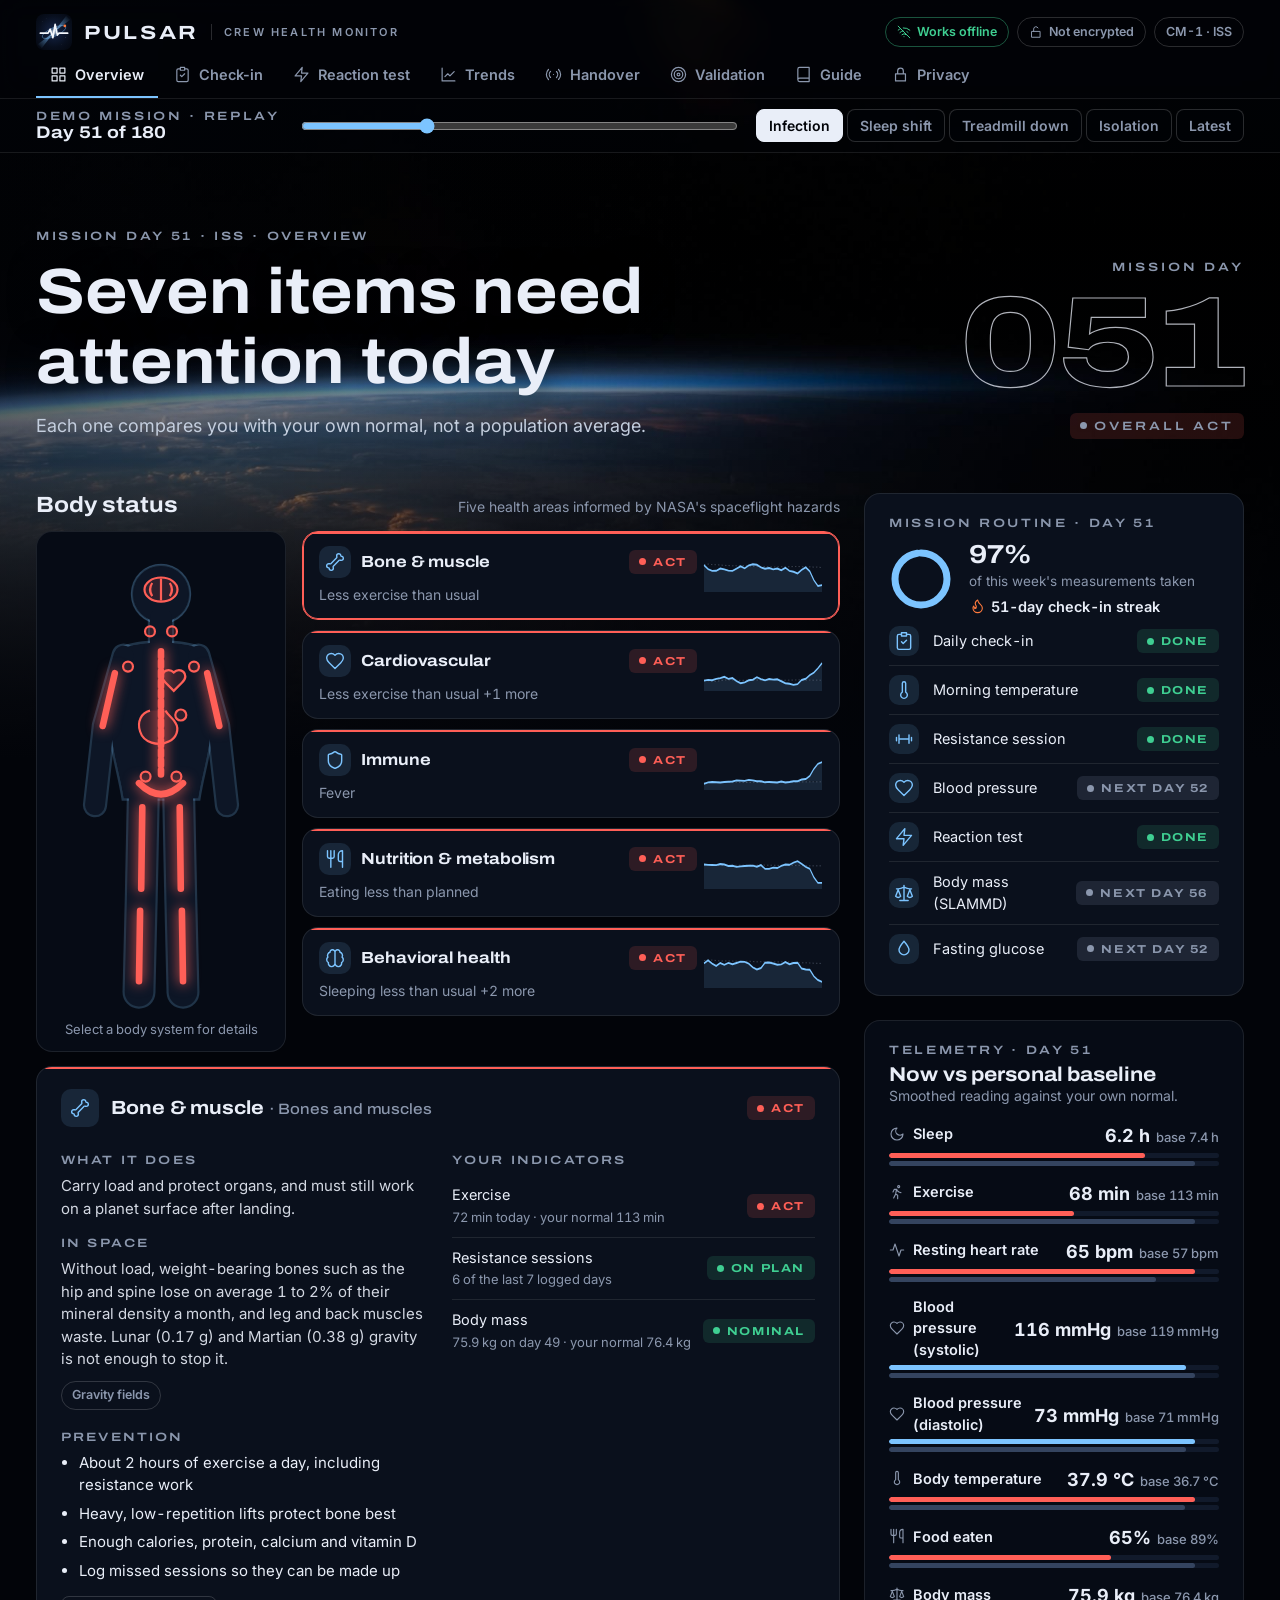
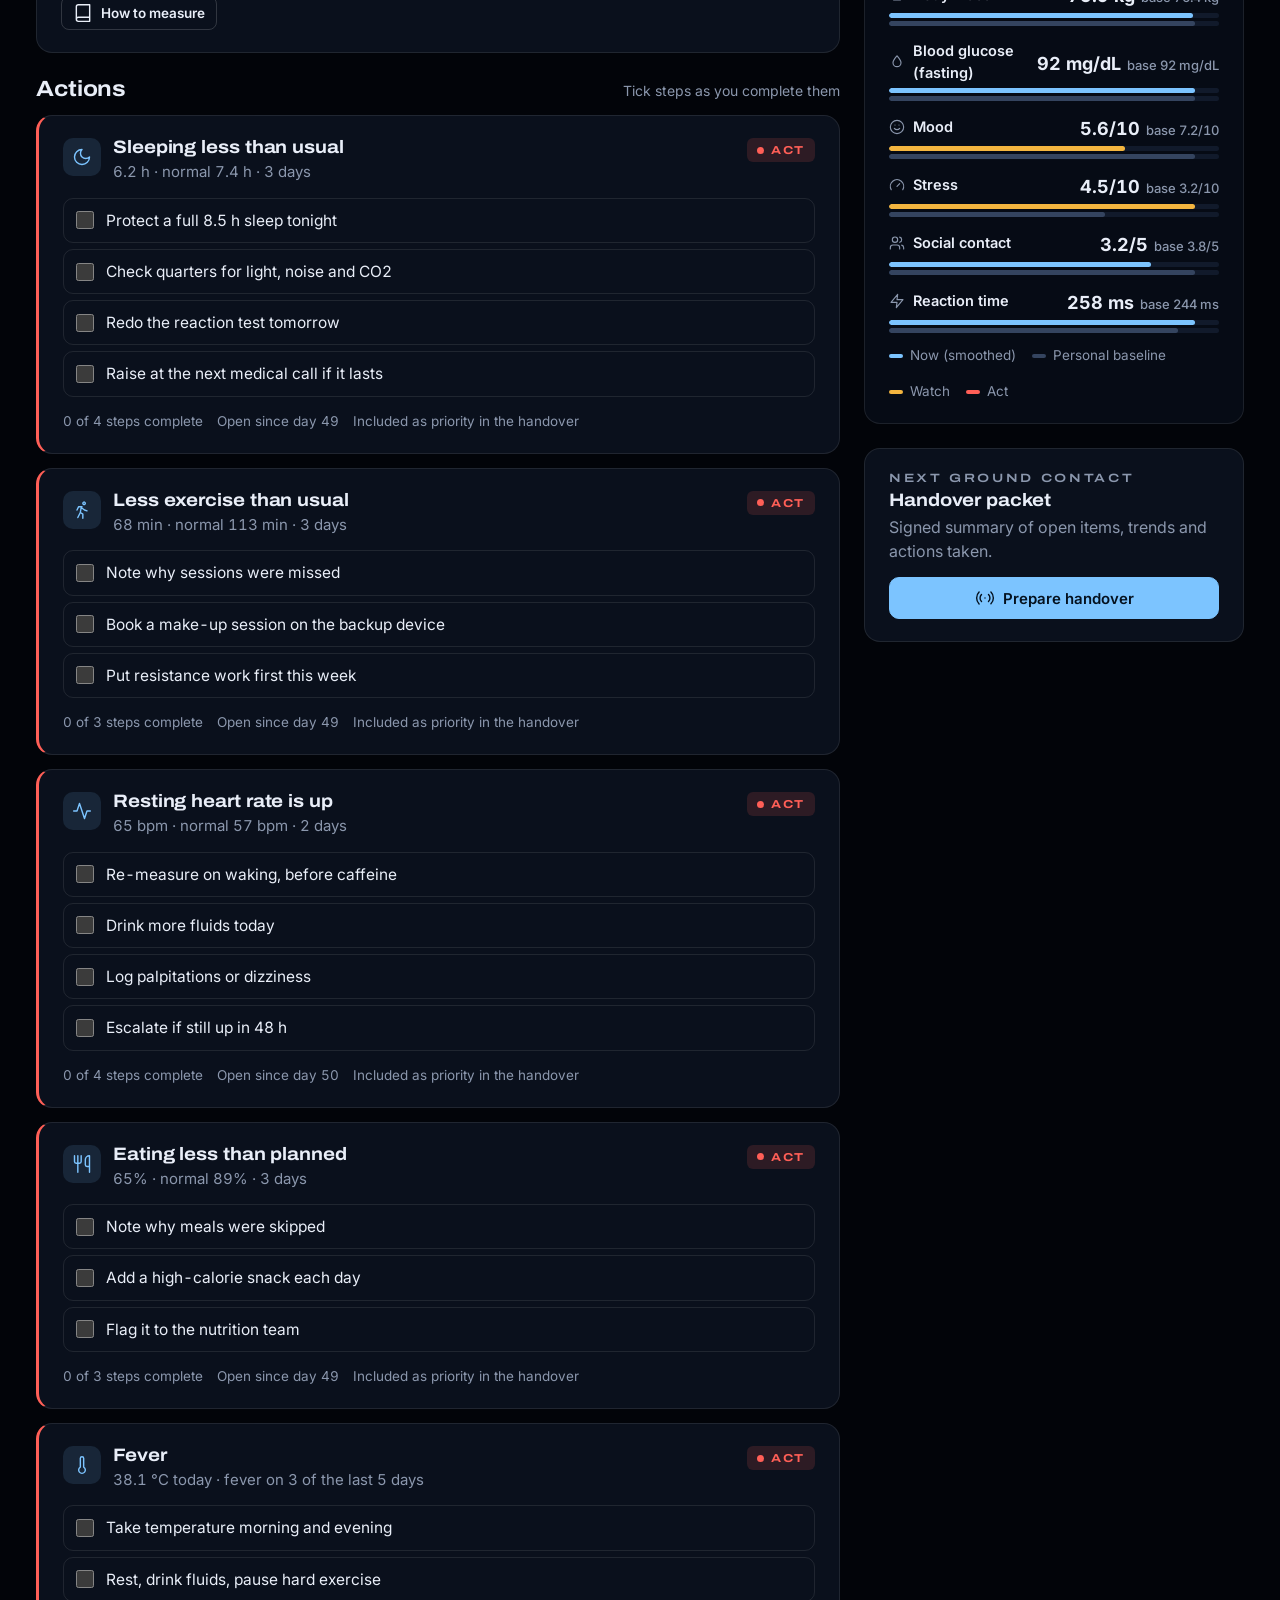
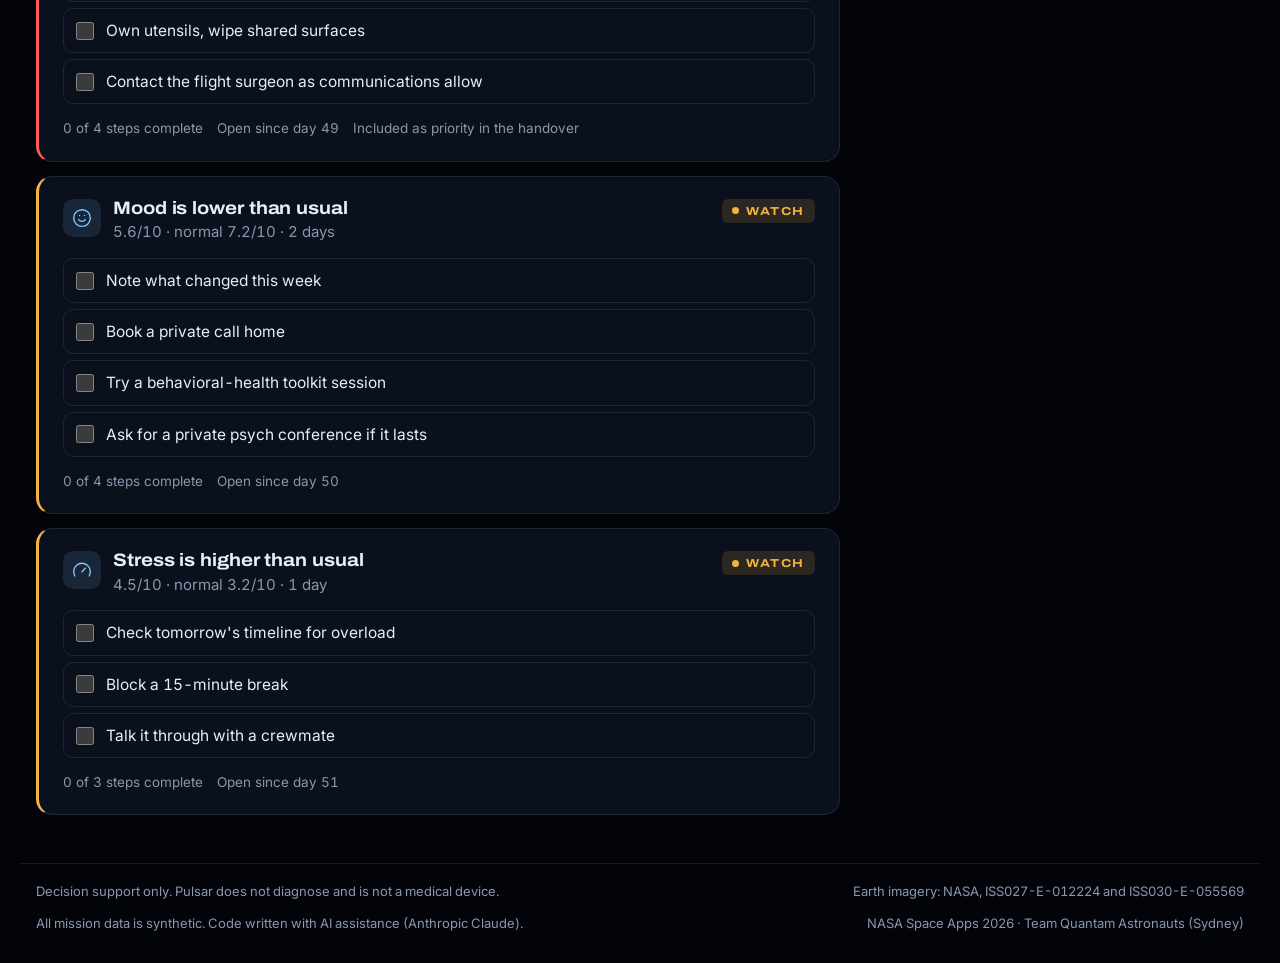
==== commit 3bfcf4af: "Add Pulsar logo, banner and PNG app icon" ====
--- a/index.html
+++ b/index.html
@@ -62,7 +62,7 @@
 .top .wrap { z-index: auto; }
 .bar { display: flex; align-items: center; justify-content: space-between; gap: 16px; padding-block: 14px 4px; }
 .brand { display: flex; align-items: center; gap: 12px; }
-.brand svg { width: 34px; height: 34px; flex: none; }
+.brand svg { width: 36px; height: 36px; flex: none; }
 .brand b { font: 700 19px var(--display); font-stretch: 125%; letter-spacing: .14em; text-transform: uppercase; }
 .brand span { font-size: 11px; font-weight: 600; letter-spacing: .2em; text-transform: uppercase; color: var(--muted); border-left: 1px solid var(--line-2); padding-left: 12px; }
 .meta { display: flex; gap: 8px; flex-wrap: wrap; justify-content: flex-end; }
@@ -356,7 +356,7 @@
 <header class="top">
   <div class="wrap bar">
     <div class="brand">
-      <svg viewBox="0 0 36 36" aria-hidden="true"><circle cx="18" cy="18" r="16.5" fill="none" stroke="rgba(255,255,255,.35)" stroke-width="1.2"/><ellipse cx="18" cy="18" rx="13" ry="5.2" transform="rotate(-24 18 18)" fill="none" stroke="#7cc4ff" stroke-width="1.2"/><path d="M6 19h5l2.6-6 4 11 2.8-8 1.6 3H30" fill="none" stroke="#fff" stroke-width="2.2" stroke-linejoin="round" stroke-linecap="round"/><circle cx="28.6" cy="12.6" r="2.1" fill="#ff7a3d"/></svg>
+      <svg viewBox="0 0 512 512" aria-hidden="true"><defs><radialGradient id="pl-bg" cx="50%" cy="48%" r="72%"><stop offset="0" stop-color="#16264a"/><stop offset=".6" stop-color="#080f1e"/><stop offset="1" stop-color="#03060d"/></radialGradient><linearGradient id="pl-beamA" x1="256" y1="256" x2="470" y2="42" gradientUnits="userSpaceOnUse"><stop offset="0" stop-color="#9fd4ff" stop-opacity=".95"/><stop offset=".55" stop-color="#7cc4ff" stop-opacity=".35"/><stop offset="1" stop-color="#7cc4ff" stop-opacity="0"/></linearGradient><linearGradient id="pl-beamB" x1="256" y1="256" x2="42" y2="470" gradientUnits="userSpaceOnUse"><stop offset="0" stop-color="#9fd4ff" stop-opacity=".95"/><stop offset=".55" stop-color="#7cc4ff" stop-opacity=".35"/><stop offset="1" stop-color="#7cc4ff" stop-opacity="0"/></linearGradient><radialGradient id="pl-core"><stop offset="0" stop-color="#ffffff"/><stop offset=".3" stop-color="#d9eeff" stop-opacity=".9"/><stop offset="1" stop-color="#7cc4ff" stop-opacity="0"/></radialGradient><clipPath id="pl-tile"><rect width="512" height="512" rx="112"/></clipPath></defs><rect width="512" height="512" rx="112" fill="url(#pl-bg)"/><g clip-path="url(#pl-tile)"><g fill="#e9eef8"><circle cx="96" cy="112" r="3"/><circle cx="150" cy="70" r="2"/><circle cx="420" cy="330" r="2.5"/><circle cx="360" cy="440" r="2"/><circle cx="70" cy="300" r="2"/><circle cx="300" cy="80" r="1.6"/></g><path d="M256 256 L430 26 L486 82 Z" fill="url(#pl-beamA)"/><path d="M256 256 L82 486 L26 430 Z" fill="url(#pl-beamB)"/></g><ellipse cx="256" cy="256" rx="182" ry="60" transform="rotate(-24 256 256)" fill="none" stroke="#7cc4ff" stroke-opacity=".6" stroke-width="9"/><circle cx="256" cy="256" r="70" fill="url(#pl-core)" opacity=".7"/><path d="M62 272 H172 L202 216 L240 336 L272 148 L304 300 L324 272 H450" fill="none" stroke="#f4f7fc" stroke-width="24" stroke-linejoin="round" stroke-linecap="round"/><circle cx="410" cy="170" r="19" fill="#ff7a3d"/></svg>
       <b>Pulsar</b><span>Crew Health Monitor</span>
     </div>
     <div class="meta"><span class="tag on" id="offlineTag"></span><span class="tag" id="lockTag"></span><span class="tag" id="crewTag">Crew member CM-1</span></div>
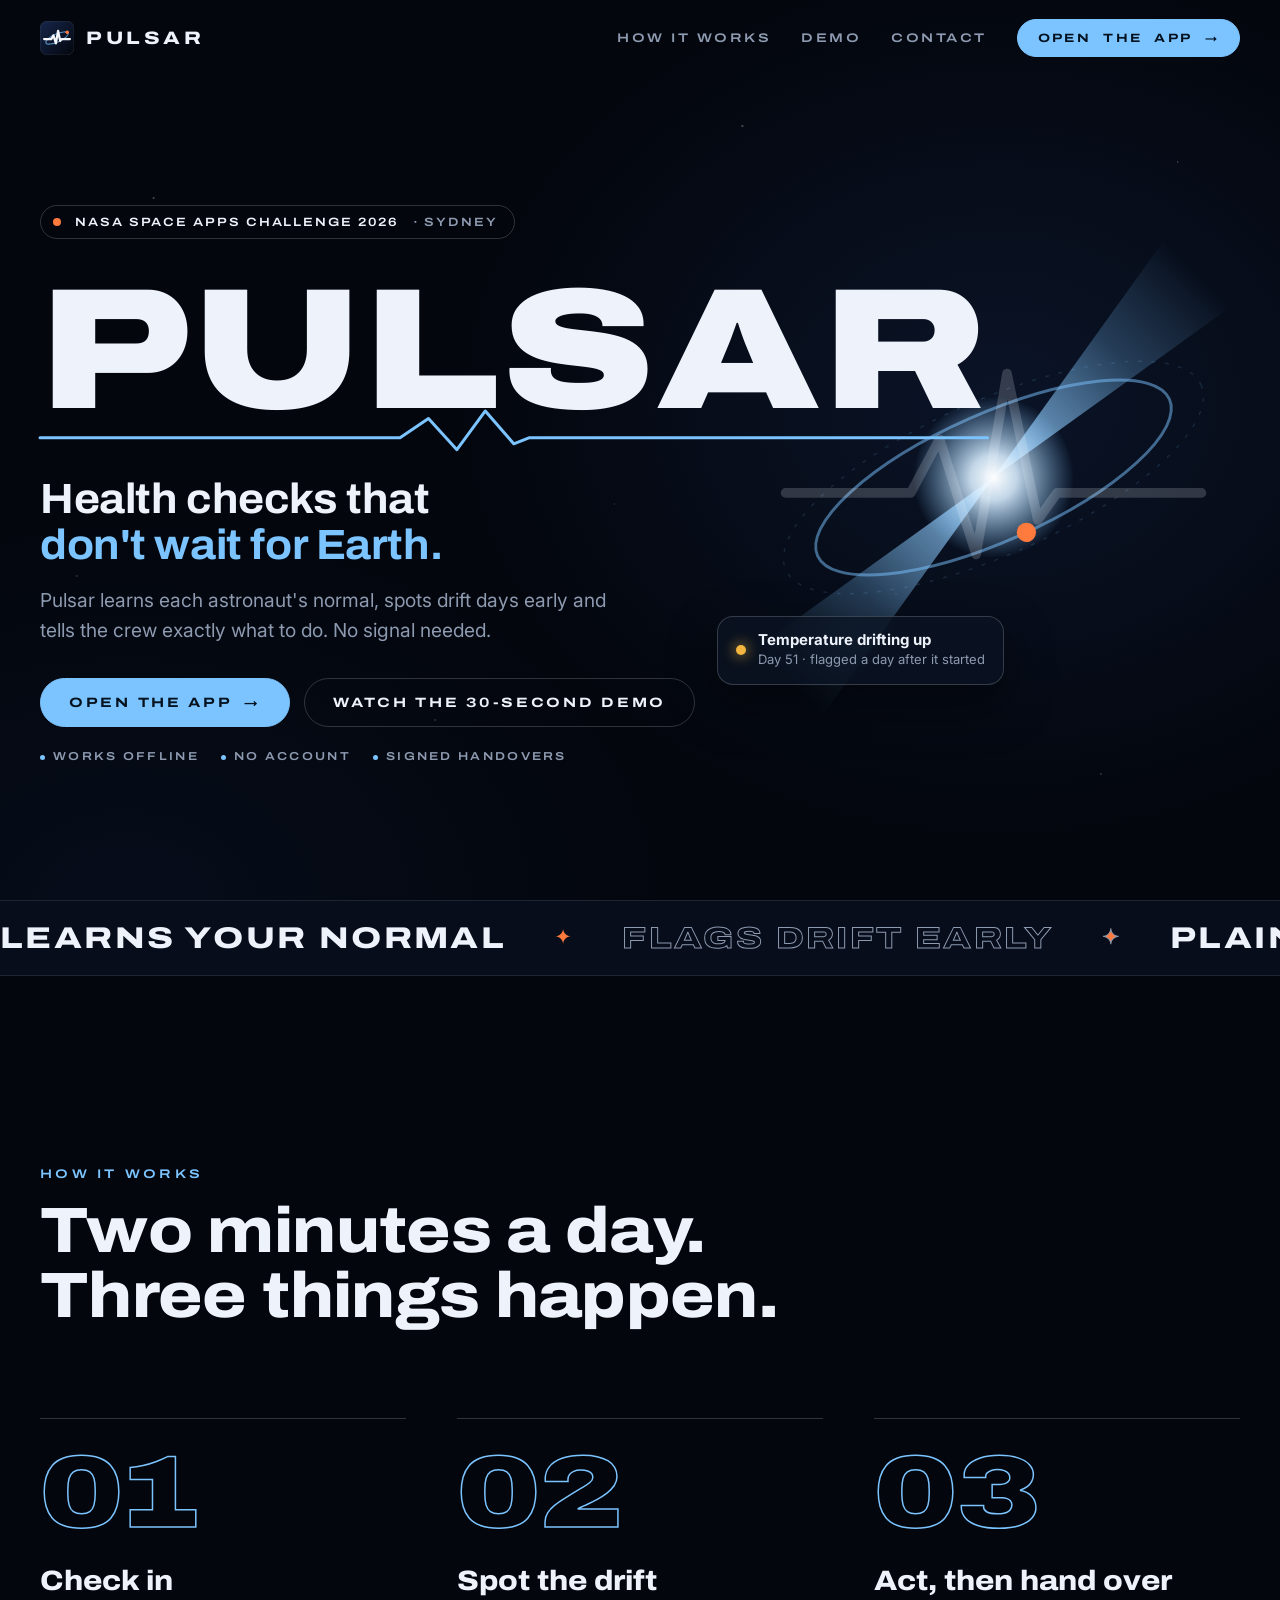
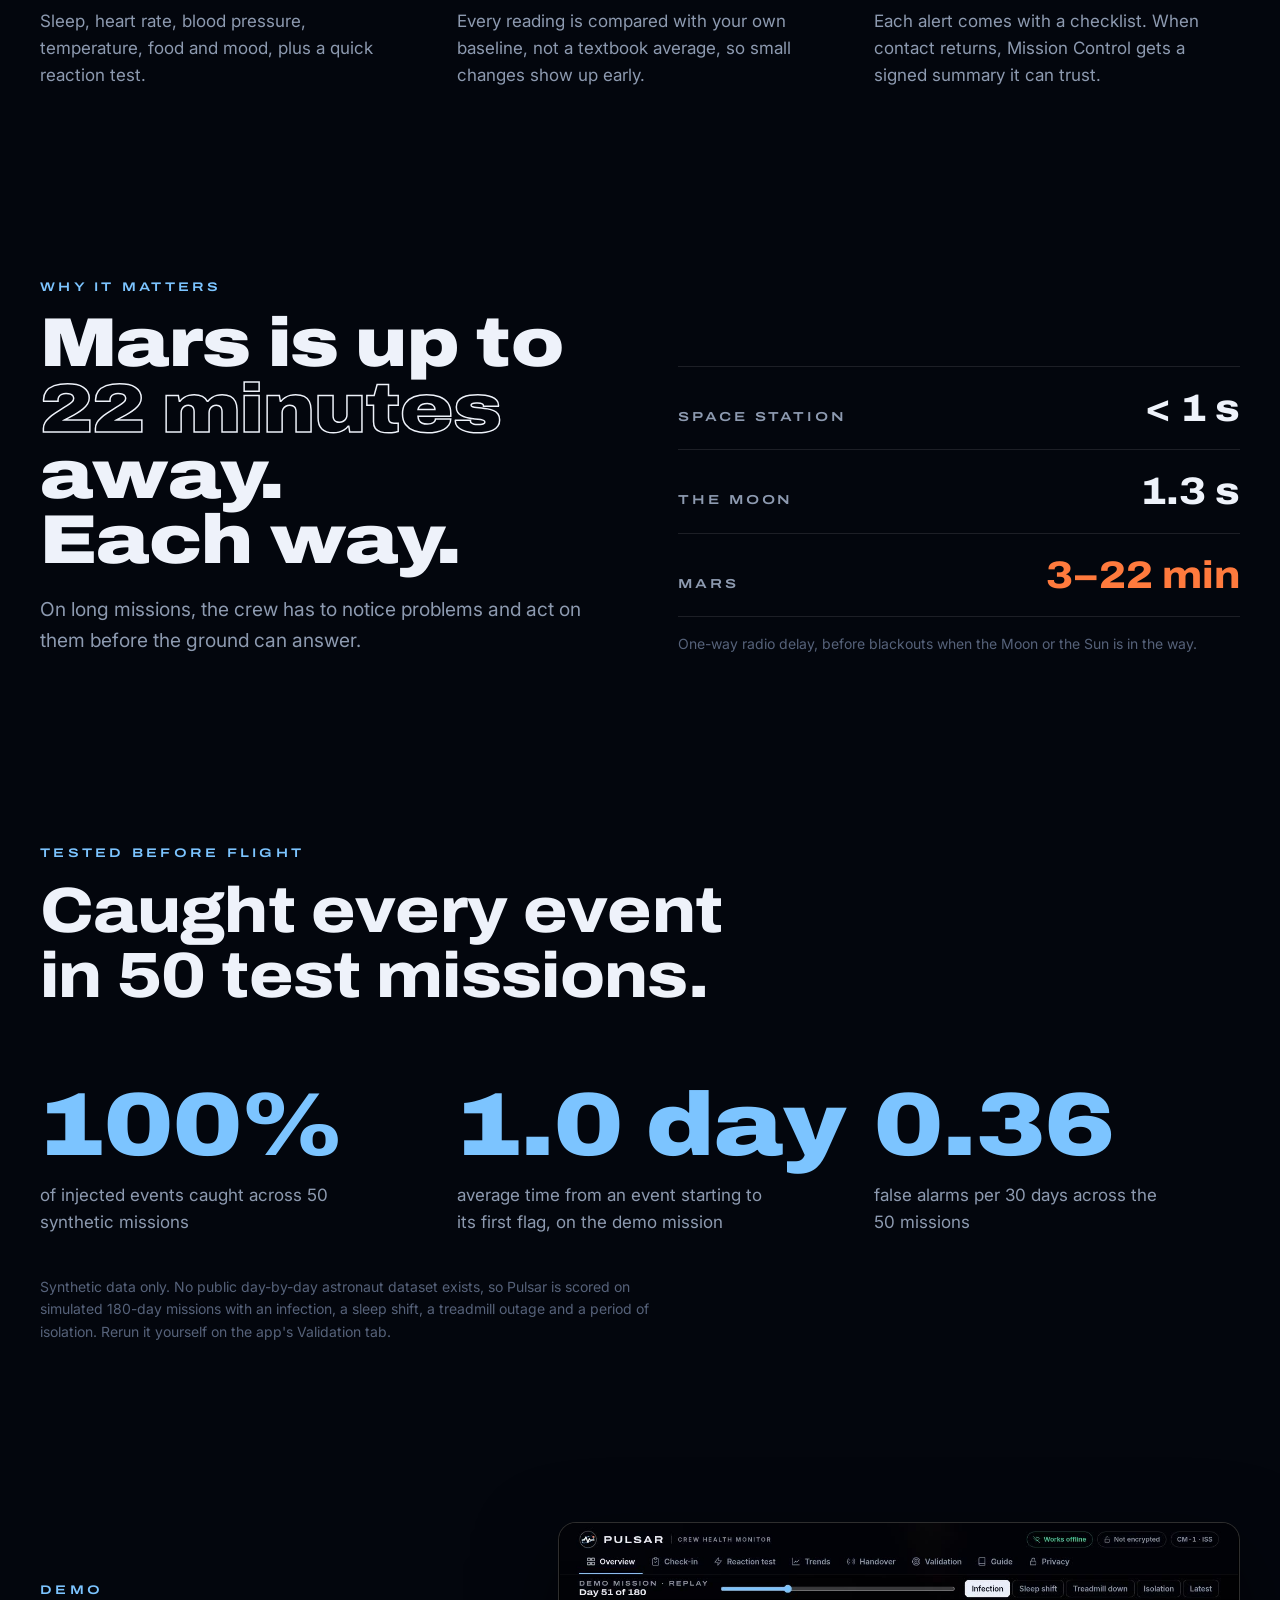
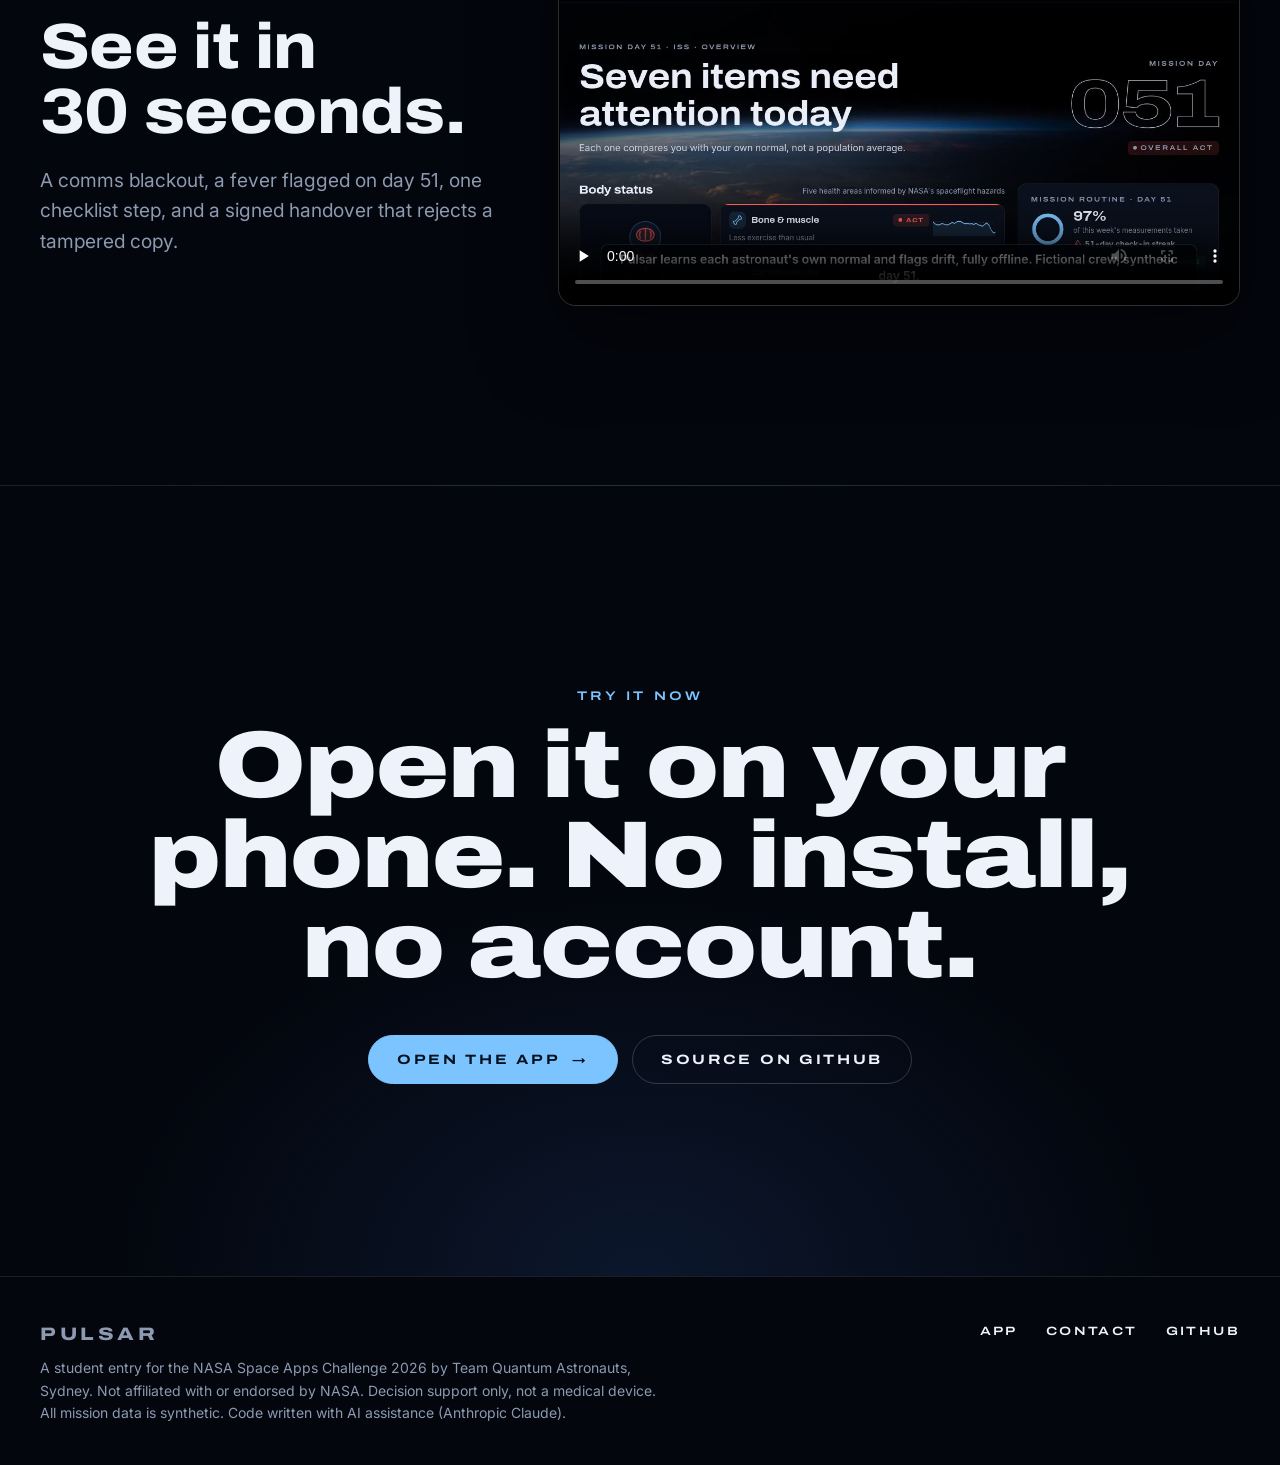
==== commit 79669fca: "Add landing page and contact page; move the app to /app/" ====
--- a/index.html
+++ b/index.html
@@ -1,1678 +1,163 @@
-<!doctype html><html lang="en"><head><meta charset="utf-8">
+<!doctype html>
+<html lang="en">
+<head>
+<meta charset="utf-8">
 <meta name="viewport" content="width=device-width,initial-scale=1,viewport-fit=cover">
-<link rel="manifest" href="manifest.webmanifest"><link rel="icon" href="icon.svg"><meta name="theme-color" content="#020409">
-</head><body>
-<!-- Pulsar · NASA Space Apps 2026 · Team Quantam Astronauts. Code written with AI assistance: Anthropic Claude (Claude Code). See README, "Use of AI". -->
-<meta name="ai-assistance" content="Code, interface and synthetic data generator written with Anthropic Claude (Claude Code), directed and reviewed by the team">
 <title>Pulsar: Crew Health Monitor</title>
-<meta name="claude:viewport-fit-sides" content="cover">
+<meta name="description" content="Pulsar learns each astronaut's normal, flags health drift early and tells the crew what to do, fully offline. A NASA Space Apps Challenge 2026 entry by Team Quantum Astronauts.">
+<meta name="ai-assistance" content="Site code written with AI assistance (Anthropic Claude), directed and reviewed by the team.">
+<meta property="og:title" content="Pulsar: Crew Health Monitor">
+<meta property="og:description" content="Health checks that don't wait for Earth. NASA Space Apps Challenge 2026.">
+<meta property="og:image" content="https://quantum-astronauts.github.io/pulsar/brand/banner.png">
+<meta name="theme-color" content="#03060d">
+<link rel="icon" href="app/icon.svg">
 <link rel="preconnect" href="https://fonts.googleapis.com">
-<link rel="stylesheet" href="https://fonts.googleapis.com/css2?family=Archivo:wdth,wght@100..125,500..800&family=Inter:wght@400;500;600;700&display=swap">
-<style>
-/* Layout: mission console in deep space. Pure black page; a real ISS
-   photograph of Earth's limb sits full-bleed behind each page title and
-   fades to black. Wide display type, dark instrument cards, colour only
-   for status and the atmosphere-blue accent. Single dark look by design. */
-:root {
-  color-scheme: dark;
-  --void: #020409;
-  --surface: #0a101c;
-  --surface-2: #111a2b;
-  --ink: #e9eef8;
-  --muted: #8b97ad;
-  --line: rgba(255, 255, 255, .09);
-  --line-2: rgba(255, 255, 255, .16);
-  --accent: #7cc4ff;
-  --accent-ink: #04111f;
-  --accent-soft: rgba(124, 196, 255, .12);
-  --signal: #ff7a3d;
-  --ok: #3fcf92; --ok-bg: rgba(63, 207, 146, .13);
-  --watch: #f3b53f; --watch-bg: rgba(243, 181, 63, .14);
-  --act: #ff5f57; --act-bg: rgba(255, 95, 87, .14);
-  --panel: #060b15; --panel-2: #111a2b; --panel-line: rgba(255, 255, 255, .08); --panel-ink: #e9eef8; --panel-muted: #8b97ad;
-  --trace: #7cc4ff;
-  --sky: url("[data-uri]");
-  --display: "Archivo", "Inter", "Segoe UI", system-ui, sans-serif;
-  --body: "Inter", "Segoe UI", system-ui, sans-serif;
-}
-* { box-sizing: border-box; }
-[hidden] { display: none !important; }
-body { background: var(--void); color: var(--ink); font: 400 16px/1.5 var(--body); margin: 0; font-variant-numeric: tabular-nums; -webkit-font-smoothing: antialiased; position: relative; overflow-x: hidden; }
-body::before { content: ""; position: fixed; inset: 0 0 auto; height: env(safe-area-inset-top, 0px); z-index: 10; background: var(--void); }
-/* the photograph */
-.sky { position: absolute; inset: 0 0 auto; height: 760px; z-index: 0; overflow: hidden; pointer-events: none; }
-.sky::before { content: ""; position: absolute; inset: -4%; background: var(--sky) center 62% / cover no-repeat; opacity: .92; transform-origin: 30% 70%; }
-.sky::after { content: ""; position: absolute; inset: 0; background: linear-gradient(180deg, rgba(2, 4, 9, .45) 0%, rgba(2, 4, 9, .05) 30%, rgba(2, 4, 9, .25) 62%, var(--void) 100%), linear-gradient(90deg, rgba(2, 4, 9, .5) 0%, transparent 55%); }
-body.city { --sky: url("[data-uri]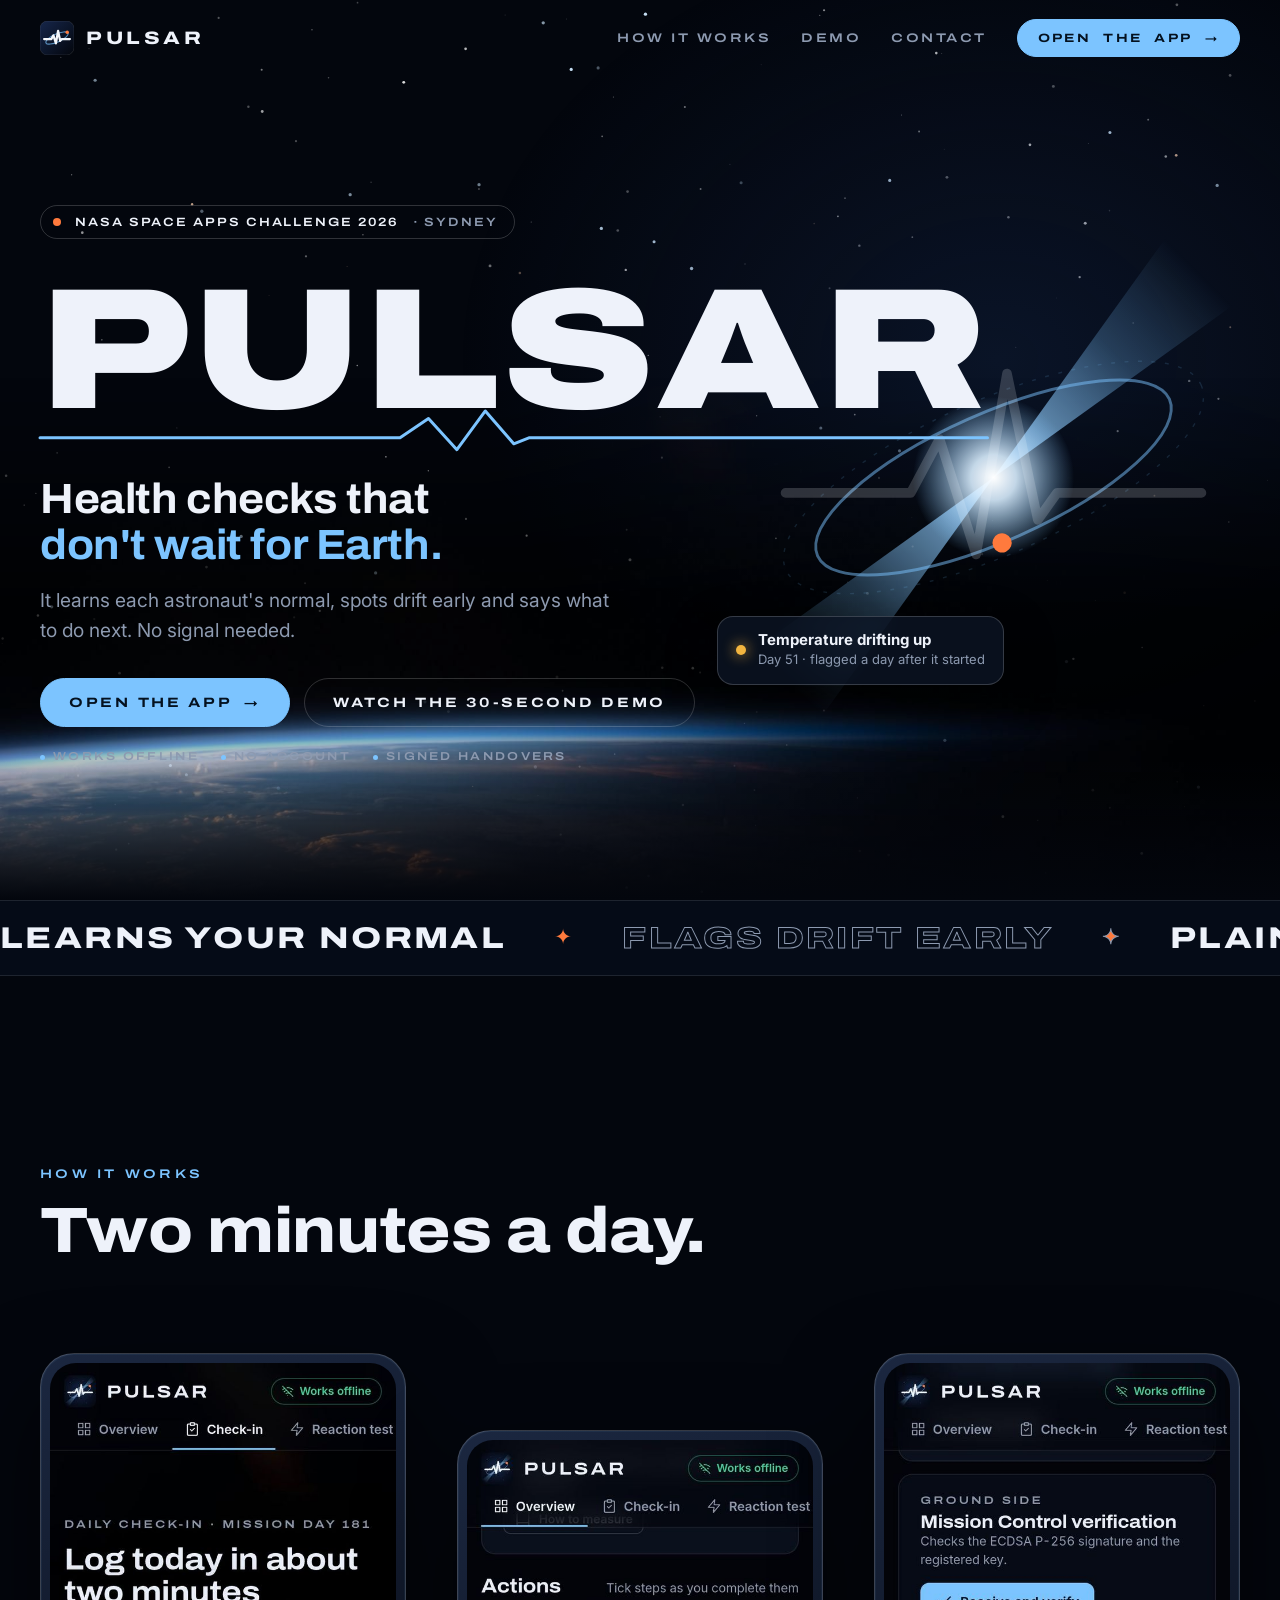
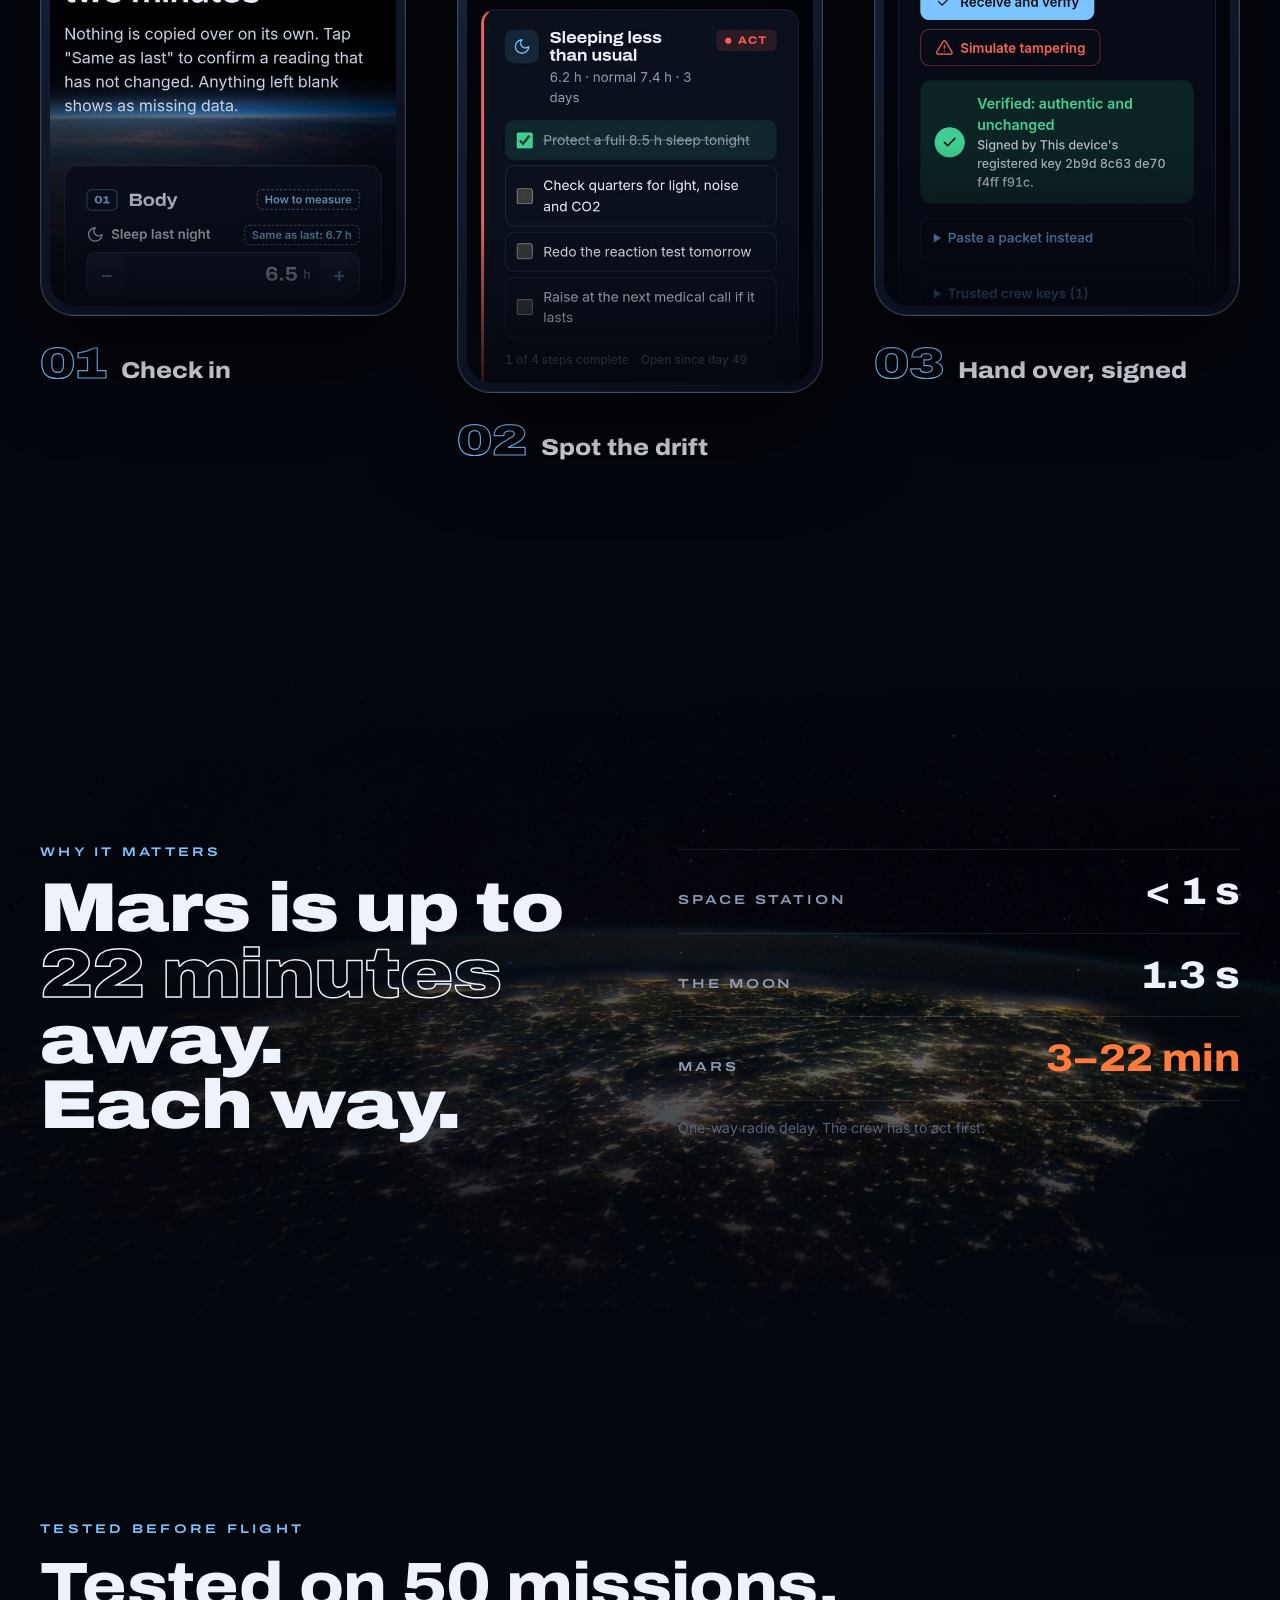
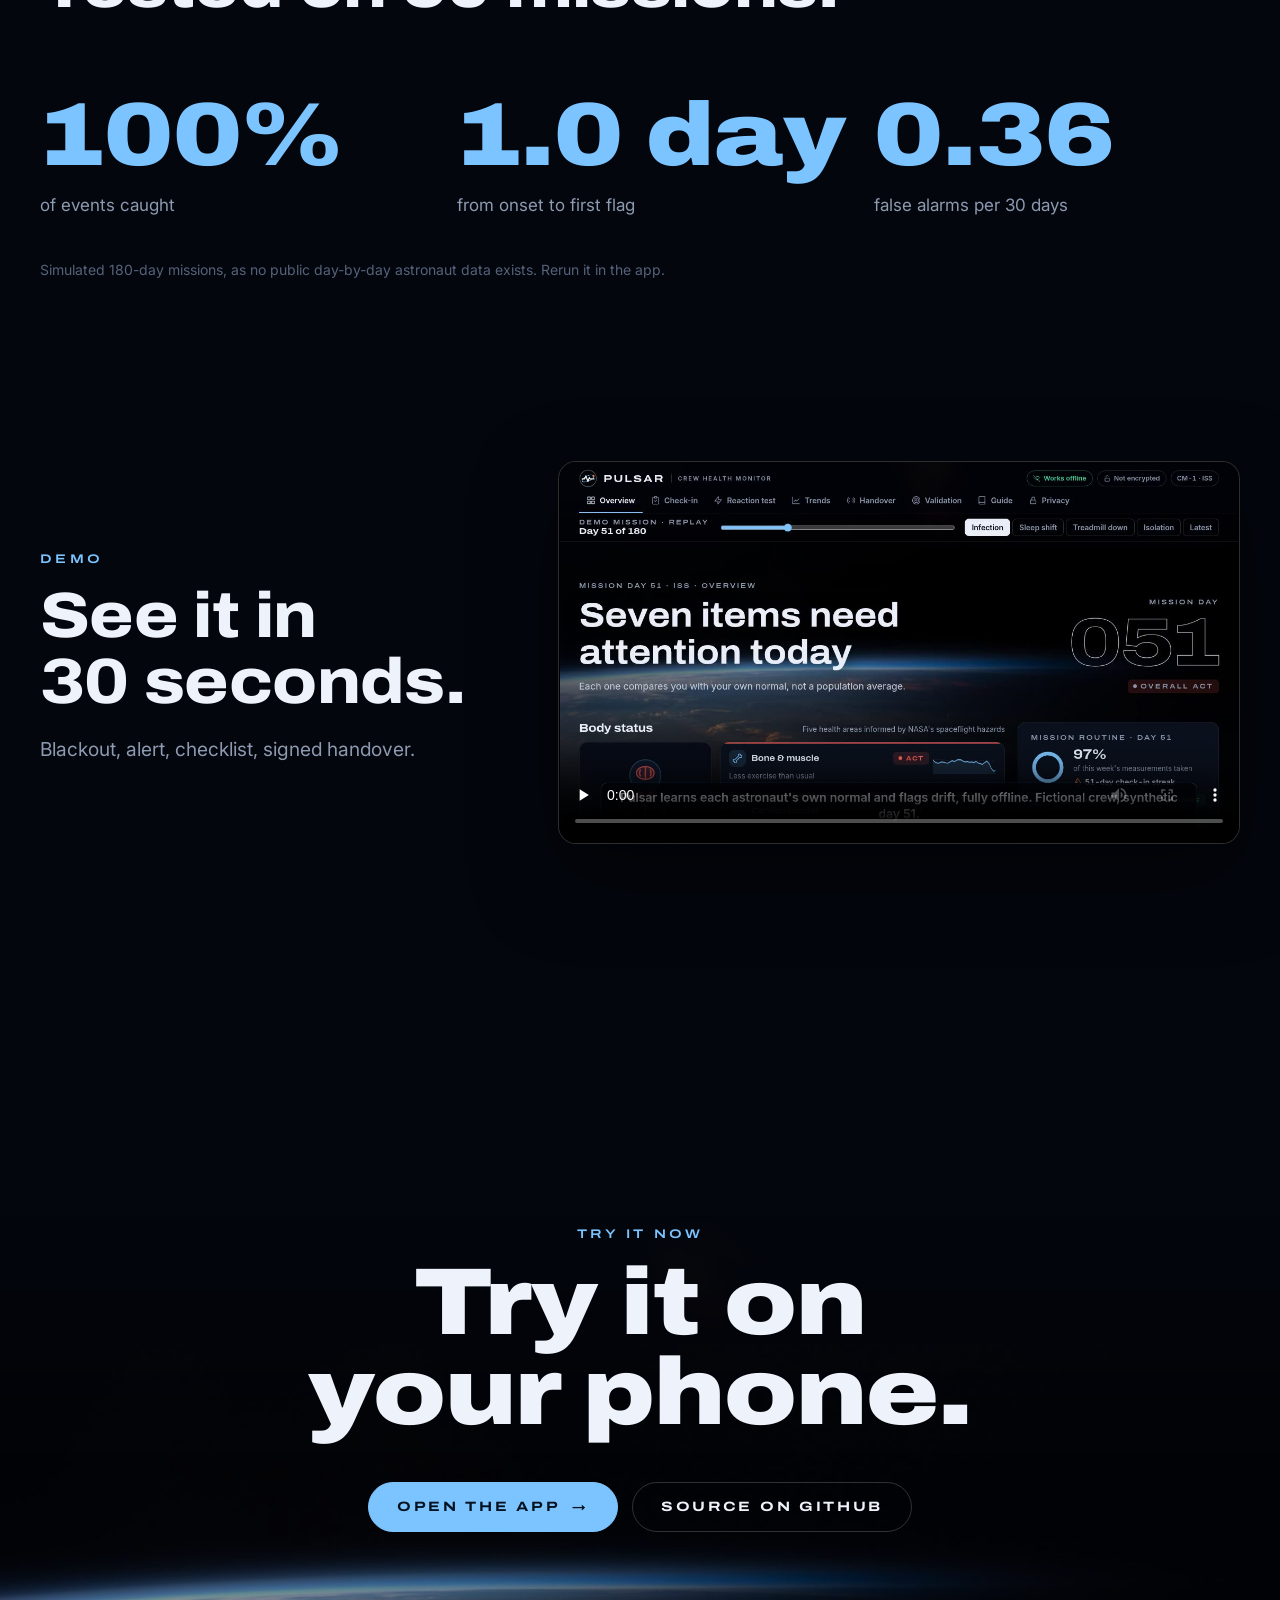
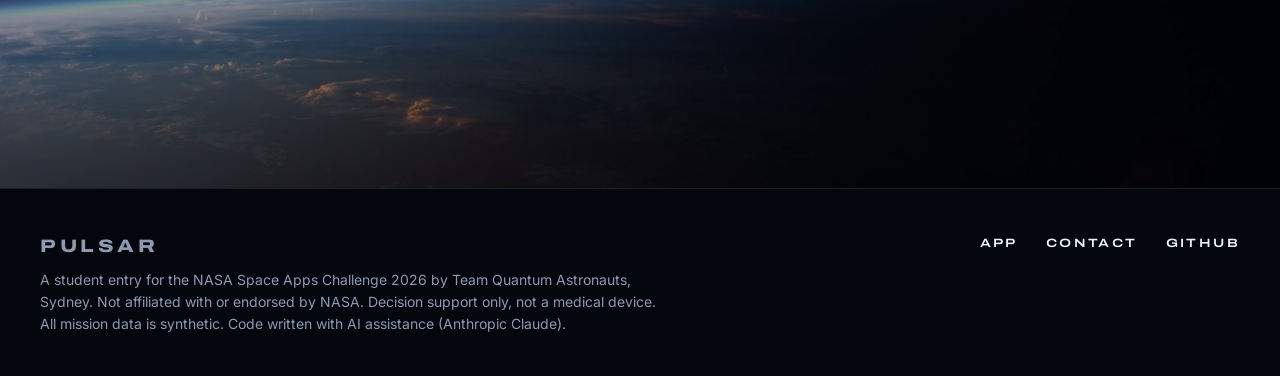
==== commit a822efd2: "Site: animated starfield, Earth photo backdrops, app screenshots, shorter copy" ====
--- a/index.html
+++ b/index.html
@@ -18,6 +18,7 @@
 <script>document.documentElement.classList.add('js');</script>
 </head>
 <body>
+<canvas id="sky" aria-hidden="true"></canvas>
 
 <header class="top">
   <div class="wrap">
@@ -36,13 +37,13 @@
 
 <main>
   <section class="hero">
-    <div class="stars" aria-hidden="true"></div>
+    <div class="horizon" aria-hidden="true"><img src="img/earth-limb.jpg" alt=""></div>
     <div class="wrap">
       <div class="hero-copy">
         <p class="event load"><i aria-hidden="true"></i>NASA Space Apps Challenge 2026 <span>· Sydney</span></p>
         <h1 class="word load" style="--d:.08s">PULSAR<svg class="trace" viewBox="0 0 1000 60" preserveAspectRatio="none" aria-hidden="true"><path d="M0 40H380L410 14L440 56L470 4L500 48L516 40H1000"/></svg></h1>
         <p class="tagline load" style="--d:.18s">Health checks that <em>don't wait for Earth.</em></p>
-        <p class="lede load" style="--d:.26s">Pulsar learns each astronaut's normal, spots drift days early and tells the crew exactly what to do. No signal needed.</p>
+        <p class="lede load" style="--d:.26s">It learns each astronaut's normal, spots drift early and says what to do next. No signal needed.</p>
         <div class="ctas load" style="--d:.34s">
           <a class="btn solid" href="app/">Open the app <span class="arr">→</span></a>
           <a class="btn ghost" href="#demo">Watch the 30-second demo</a>
@@ -61,8 +62,8 @@
           <ellipse id="o-orbit" cx="256" cy="256" rx="200" ry="66" transform="rotate(-24 256 256)" fill="none" stroke="#7cc4ff" stroke-opacity=".5" stroke-width="3"/>
           <ellipse cx="256" cy="256" rx="236" ry="80" transform="rotate(-24 256 256)" fill="none" stroke="#7cc4ff" stroke-opacity=".14" stroke-width="1.5" stroke-dasharray="4 10"/>
           <circle class="halo" cx="256" cy="256" r="84" fill="url(#o-c)"/>
-          <path d="M40 272H170L200 216L238 336L270 148L302 300L322 272H472" fill="none" stroke="#f4f7fc" stroke-opacity=".18" stroke-width="10" stroke-linejoin="round" stroke-linecap="round"/>
-          <path class="beat" d="M40 272H170L200 216L238 336L270 148L302 300L322 272H472" fill="none" stroke="#f4f7fc" stroke-width="10" stroke-linejoin="round" stroke-linecap="round"/>
+          <path class="trace-line" d="M40 272H170L200 216L238 336L270 148L302 300L322 272H472" fill="none" stroke="#f4f7fc" stroke-opacity=".18" stroke-width="10" stroke-linejoin="round" stroke-linecap="round"/>
+          <path class="beat trace-line" d="M40 272H170L200 216L238 336L270 148L302 300L322 272H472" fill="none" stroke="#f4f7fc" stroke-width="10" stroke-linejoin="round" stroke-linecap="round"/>
           <g transform="rotate(-24 256 256)"><circle r="10" fill="#ff7a3d"><animateMotion dur="9s" repeatCount="indefinite" path="M456 256a200 66 0 1 1 -400 0a200 66 0 1 1 400 0"/></circle></g>
         </svg>
         <div class="alert">
@@ -81,21 +82,21 @@
   <section class="sec" id="how">
     <div class="wrap">
       <p class="label rise">How it works</p>
-      <h2 class="h2 rise">Two minutes a day.<br>Three things happen.</h2>
-      <div class="steps">
-        <article class="step rise"><div class="n">01</div><h3>Check in</h3><p>Sleep, heart rate, blood pressure, temperature, food and mood, plus a quick reaction test.</p></article>
-        <article class="step rise" style="--d:.1s"><div class="n">02</div><h3>Spot the drift</h3><p>Every reading is compared with your own baseline, not a textbook average, so small changes show up early.</p></article>
-        <article class="step rise" style="--d:.2s"><div class="n">03</div><h3>Act, then hand over</h3><p>Each alert comes with a checklist. When contact returns, Mission Control gets a signed summary it can trust.</p></article>
+      <h2 class="h2 rise">Two minutes a day.</h2>
+      <div class="phones">
+        <figure class="phone rise"><div class="screen"><img src="media/screen-checkin.jpg" alt="Pulsar daily check-in screen with sleep, heart rate and temperature steppers" loading="lazy" width="600" height="1298"></div><figcaption><span class="n">01</span><b>Check in</b></figcaption></figure>
+        <figure class="phone rise" style="--d:.12s"><div class="screen"><img src="media/screen-alert.jpg" alt="A Pulsar alert, Sleeping less than usual, with a checklist of steps" loading="lazy" width="600" height="1298"></div><figcaption><span class="n">02</span><b>Spot the drift</b></figcaption></figure>
+        <figure class="phone rise" style="--d:.24s"><div class="screen"><img src="media/screen-handover.jpg" alt="Mission Control verification showing Verified: authentic and unchanged" loading="lazy" width="600" height="1298"></div><figcaption><span class="n">03</span><b>Hand over, signed</b></figcaption></figure>
       </div>
     </div>
   </section>
 
-  <section class="sec">
+  <section class="band">
+    <img src="img/city-lights.jpg" alt="" data-px=".12">
     <div class="wrap delay">
       <div>
         <p class="label rise">Why it matters</p>
         <p class="big rise">Mars is up to <em>22 minutes</em> away. Each way.</p>
-        <p class="lede rise">On long missions, the crew has to notice problems and act on them before the ground can answer.</p>
       </div>
       <div class="rise">
         <ul class="legs">
@@ -103,7 +104,7 @@
           <li><span>The Moon</span><b>1.3 s</b></li>
           <li><span>Mars</span><b>3–22 min</b></li>
         </ul>
-        <p class="legs-note">One-way radio delay, before blackouts when the Moon or the Sun is in the way.</p>
+        <p class="legs-note">One-way radio delay. The crew has to act first.</p>
       </div>
     </div>
   </section>
@@ -111,13 +112,13 @@
   <section class="sec">
     <div class="wrap">
       <p class="label rise">Tested before flight</p>
-      <h2 class="h2 rise">Caught every event in 50 test missions.</h2>
+      <h2 class="h2 rise">Tested on 50 missions.</h2>
       <div class="stats">
-        <div class="stat rise"><b>100%</b><span>of injected events caught across 50 synthetic missions</span></div>
-        <div class="stat rise" style="--d:.1s"><b>1.0 day</b><span>average time from an event starting to its first flag, on the demo mission</span></div>
-        <div class="stat rise" style="--d:.2s"><b>0.36</b><span>false alarms per 30 days across the 50 missions</span></div>
+        <div class="stat rise"><b>100%</b><span>of events caught</span></div>
+        <div class="stat rise" style="--d:.1s"><b>1.0 day</b><span>from onset to first flag</span></div>
+        <div class="stat rise" style="--d:.2s"><b>0.36</b><span>false alarms per 30 days</span></div>
       </div>
-      <p class="fine rise">Synthetic data only. No public day-by-day astronaut dataset exists, so Pulsar is scored on simulated 180-day missions with an infection, a sleep shift, a treadmill outage and a period of isolation. Rerun it yourself on the app's Validation tab.</p>
+      <p class="fine rise">Simulated 180-day missions, as no public day-by-day astronaut data exists. Rerun it in the app.</p>
     </div>
   </section>
 
@@ -126,16 +127,17 @@
       <div>
         <p class="label rise">Demo</p>
         <h2 class="h2 rise">See it in 30 seconds.</h2>
-        <p class="lede rise">A comms blackout, a fever flagged on day 51, one checklist step, and a signed handover that rejects a tampered copy.</p>
+        <p class="lede rise">Blackout, alert, checklist, signed handover.</p>
       </div>
       <video class="rise" src="media/demo.mp4" poster="media/demo-poster.jpg" controls playsinline preload="none" aria-label="Pulsar 30-second demo with burned-in English captions"></video>
     </div>
   </section>
 
   <section class="end">
+    <div class="horizon" aria-hidden="true"><img src="img/earth-limb.jpg" alt="" loading="lazy"></div>
     <div class="wrap">
       <p class="label rise">Try it now</p>
-      <p class="big rise">Open it on your phone. No install, no account.</p>
+      <p class="big rise">Try it on your phone.</p>
       <div class="ctas rise">
         <a class="btn solid" href="app/">Open the app <span class="arr">→</span></a>
         <a class="btn ghost" href="https://github.com/quantum-astronauts/pulsar">Source on GitHub</a>
--- a/assets/site.css
+++ b/assets/site.css
@@ -53,13 +53,15 @@
 .nav a:not(.btn):hover, .nav a[aria-current] { color: var(--ink); }
 .nav .btn { padding: 12px 20px; font-size: 12px; }
 @media (max-width: 760px) { .nav a:not(.btn) { display: none; } .nav .btn { padding: 11px 16px; letter-spacing: .14em; } .nav .btn .long { display: none; } }
-@media (max-width: 520px) { .ctas .btn { flex: 1 1 100%; justify-content: center; letter-spacing: .14em; } .event span { display: none; } .event { font-size: 11px; letter-spacing: .1em; } }
 
 /* ---------- hero ---------- */
+#sky { position: fixed; inset: 0; width: 100%; height: 100%; z-index: -1; pointer-events: none; }
 .hero { position: relative; isolation: isolate; min-height: 100svh; display: flex; align-items: center; padding: 112px 0 56px; overflow: hidden;
-  background: radial-gradient(70% 80% at 78% 45%, #12224280 0, transparent 60%), radial-gradient(60% 60% at 10% 100%, #0c1a3355 0, transparent 70%), var(--void); }
-.stars { position: absolute; inset: 0; pointer-events: none; opacity: .7;
-  background-image: radial-gradient(1.4px 1.4px at 12% 22%, #fff9, transparent), radial-gradient(1.2px 1.2px at 34% 80%, #fff7, transparent), radial-gradient(1.6px 1.6px at 58% 14%, #fff8, transparent), radial-gradient(1.2px 1.2px at 92% 18%, #fff7, transparent), radial-gradient(1.4px 1.4px at 86% 86%, #fff6, transparent), radial-gradient(1px 1px at 48% 56%, #fff5, transparent), radial-gradient(1.2px 1.2px at 6% 64%, #fff6, transparent), radial-gradient(1px 1px at 70% 66%, #fff5, transparent); }
+  background: radial-gradient(70% 80% at 78% 40%, rgba(18, 34, 66, .5) 0, transparent 60%); }
+.horizon { position: absolute; left: 0; right: 0; bottom: 0; height: 58%; z-index: -1; pointer-events: none; overflow: hidden;
+  -webkit-mask-image: linear-gradient(to bottom, transparent 0, #000 45%); mask-image: linear-gradient(to bottom, transparent 0, #000 45%); }
+.horizon img { width: 100%; height: 100%; object-fit: cover; object-position: 50% 24%; opacity: .75; animation: drift 40s ease-in-out infinite alternate; }
+.hero::after { content: ""; position: absolute; inset: auto 0 0; height: 140px; background: linear-gradient(to bottom, transparent, var(--void)); z-index: -1; }
 .hero .wrap { position: relative; display: grid; grid-template-columns: minmax(0, 1.15fr) minmax(0, .85fr); gap: 40px; align-items: center; width: 100%; }
 .hero-copy { min-width: 0; }
 .event { display: inline-flex; align-items: center; flex-wrap: wrap; gap: 10px 14px; padding: 9px 16px 9px 12px; border: 1px solid var(--line-2); border-radius: 999px; font: 600 12px/1.2 var(--display); font-stretch: 118%; letter-spacing: .16em; text-transform: uppercase; color: var(--ink); }
@@ -89,13 +91,15 @@
 @media (max-width: 900px) {
   .hero { align-items: flex-start; padding-top: 104px; }
   .hero .wrap { grid-template-columns: 1fr; }
-  .orb { position: absolute; top: -10px; right: -110px; width: 340px; opacity: .5; z-index: -1; }
+  .orb { position: absolute; top: -30px; right: -120px; width: 340px; opacity: .55; z-index: -1; }
+  .orb .trace-line { display: none; }
+  .horizon { height: 40%; }
   .alert { display: none; }
   .tagline { margin-top: 44px; }
 }
 
 /* ---------- ticker ---------- */
-.ticker { border-block: 1px solid var(--line); overflow: hidden; padding: 22px 0; background: var(--deep); }
+.ticker { border-block: 1px solid var(--line); overflow: hidden; padding: 22px 0; background: rgba(7, 13, 26, .85); backdrop-filter: blur(6px); -webkit-backdrop-filter: blur(6px); }
 .ticker div { display: flex; width: max-content; animation: flow 38s linear infinite; }
 .ticker span { font: 800 clamp(20px, 2.4vw, 30px)/1 var(--display); font-stretch: 125%; letter-spacing: .08em; text-transform: uppercase; white-space: nowrap; padding-right: 48px; color: var(--ink); }
 .ticker span::after { content: "✦"; color: var(--signal); margin-left: 48px; font-size: .7em; vertical-align: .2em; }
@@ -104,13 +108,27 @@
 /* ---------- sections ---------- */
 .sec { padding: clamp(96px, 14vw, 180px) 0; }
 .sec + .sec { padding-top: 0; }
-.steps { display: grid; grid-template-columns: repeat(3, minmax(0, 1fr)); gap: clamp(28px, 4vw, 64px); margin-top: clamp(56px, 7vw, 96px); }
-.step { border-top: 1px solid var(--line-2); padding-top: 28px; }
-.step .n { font: 900 clamp(64px, 8vw, 112px)/.9 var(--display); font-stretch: 125%; color: transparent; -webkit-text-stroke: 1.5px var(--accent); }
-.step h3 { font: 800 clamp(22px, 2.2vw, 28px)/1.15 var(--display); font-stretch: 112%; margin: 26px 0 10px; }
-.step p { color: var(--muted); margin: 0; max-width: 22em; }
-@media (max-width: 800px) { .steps { grid-template-columns: 1fr; } }
-
+.phones { display: grid; grid-template-columns: repeat(3, minmax(0, 1fr)); gap: clamp(20px, 4vw, 64px); margin-top: clamp(56px, 7vw, 96px); align-items: start; }
+.phone { margin: 0; }
+.phone:nth-child(2) { margin-top: clamp(0px, 6vw, 80px); }
+.phone .screen { position: relative; aspect-ratio: 390 / 600; border-radius: 34px; padding: 9px; background: linear-gradient(160deg, #1b2740, #070c17); border: 1px solid var(--line-2); box-shadow: 0 40px 90px rgba(0, 0, 0, .6), 0 0 0 1px rgba(124, 196, 255, .06) inset; animation: float 7s ease-in-out infinite; transition: transform .3s; }
+.phone:nth-child(2) .screen { animation-delay: -2.3s; }
+.phone:nth-child(3) .screen { animation-delay: -4.6s; }
+.phone .screen img { width: 100%; height: 100%; object-fit: cover; object-position: top; border-radius: 26px; }
+.phone .screen::after { content: ""; position: absolute; inset: 9px; border-radius: 26px; background: linear-gradient(to bottom, transparent 70%, rgba(3, 6, 13, .85)); pointer-events: none; }
+.phone figcaption { display: flex; align-items: baseline; gap: 14px; margin-top: 26px; }
+.phone .n { font: 900 clamp(34px, 3.4vw, 48px)/1 var(--display); font-stretch: 125%; color: transparent; -webkit-text-stroke: 1.2px var(--accent); }
+.phone b { font: 800 clamp(18px, 1.8vw, 24px)/1.15 var(--display); font-stretch: 112%; }
+@media (max-width: 800px) {
+  .phones { grid-template-columns: none; grid-auto-flow: column; grid-auto-columns: 72%; overflow-x: auto; scroll-snap-type: x mandatory; padding-bottom: 20px; margin-right: calc(-1 * max(20px, env(safe-area-inset-right, 0px))); padding-right: 20px; }
+  .phone { scroll-snap-align: start; }
+  .phone:nth-child(2) { margin-top: 0; }
+}
+
+/* full-bleed photo band */
+.band { position: relative; overflow: hidden; isolation: isolate; padding: clamp(110px, 15vw, 200px) 0; }
+.band > img { position: absolute; inset: -10% 0; width: 100%; height: 120%; object-fit: cover; z-index: -2; opacity: .8; will-change: transform; }
+.band::before { content: ""; position: absolute; inset: 0; z-index: -1; background: linear-gradient(to bottom, var(--void), rgba(3, 6, 13, .35) 30%, rgba(3, 6, 13, .55) 70%, var(--void)), linear-gradient(to right, rgba(3, 6, 13, .8), transparent 70%); }
 .delay { display: grid; grid-template-columns: minmax(0, 1fr) minmax(0, 1fr); gap: clamp(40px, 6vw, 96px); align-items: end; }
 .big { font: 900 clamp(46px, 7.4vw, 108px)/.95 var(--display); font-stretch: 118%; letter-spacing: -.01em; margin: 18px 0 0; text-wrap: balance; }
 .big em { font-style: normal; color: transparent; -webkit-text-stroke: 1.5px var(--ink); }
@@ -134,7 +152,9 @@
 .demo video { width: 100%; aspect-ratio: 16 / 9; border-radius: 18px; border: 1px solid var(--line-2); background: #000; box-shadow: 0 30px 80px rgba(0, 0, 0, .5); }
 @media (max-width: 900px) { .demo { grid-template-columns: 1fr; } }
 
-.end { text-align: center; padding: clamp(110px, 15vw, 200px) 0; border-top: 1px solid var(--line); background: radial-gradient(60% 70% at 50% 100%, #12224299 0, transparent 70%), var(--void); }
+.end { position: relative; isolation: isolate; overflow: hidden; text-align: center; padding: clamp(110px, 15vw, 200px) 0 clamp(150px, 20vw, 260px); }
+.end .horizon { height: 75%; }
+.end .horizon img { opacity: .55; }
 .end .big { margin: 18px auto 0; max-width: 11em; }
 .end .ctas { justify-content: center; margin-top: 44px; }
 
@@ -148,17 +168,26 @@
 @media (max-width: 700px) { .foot .wrap { grid-template-columns: 1fr; } }
 
 /* ---------- contact page ---------- */
-.page-hero { padding: 150px 0 clamp(72px, 9vw, 120px); background: radial-gradient(60% 70% at 85% 30%, #12224280 0, transparent 65%), var(--void); }
+.page-hero { position: relative; isolation: isolate; overflow: hidden; padding: 150px 0 clamp(72px, 9vw, 120px); background: radial-gradient(60% 70% at 85% 30%, rgba(18, 34, 66, .5) 0, transparent 65%); }
+.rings { position: absolute; z-index: -1; left: -12%; top: 4%; width: min(900px, 120vw); aspect-ratio: 1; pointer-events: none; opacity: .7; }
+.rings ellipse { fill: none; stroke: var(--accent); transform-origin: 50% 50%; }
+.rings .r1 { stroke-opacity: .28; animation: spin 60s linear infinite; }
+.rings .r2 { stroke-opacity: .16; stroke-dasharray: 3 9; animation: spin 90s linear infinite reverse; }
+.rings .r3 { stroke-opacity: .1; animation: spin 120s linear infinite; }
+.rings circle { fill: var(--signal); }
 .page-hero .wrap { display: grid; grid-template-columns: minmax(0, 1fr) minmax(0, 1fr); gap: clamp(36px, 5vw, 80px); align-items: center; }
 .page-hero h1 { font: 900 clamp(52px, 7.6vw, 112px)/.92 var(--display); font-stretch: 118%; letter-spacing: -.01em; margin: 22px 0 0; text-wrap: balance; }
-.photo { position: relative; margin: 0; }
+.photo { position: relative; margin: 0; transition: transform .25s ease-out; }
+.photo::before { content: ""; position: absolute; inset: -14%; z-index: -1; background: radial-gradient(closest-side, rgba(124, 196, 255, .22), transparent); animation: halo 6s ease-in-out infinite; }
 .photo img { width: 100%; height: auto; aspect-ratio: 4 / 3; object-fit: cover; border-radius: 22px; border: 1px solid var(--line-2); box-shadow: 0 30px 80px rgba(0, 0, 0, .55); }
 .photo figcaption { position: absolute; left: 18px; bottom: 18px; right: 18px; display: flex; flex-wrap: wrap; justify-content: space-between; gap: 8px; padding: 12px 16px; border-radius: 14px; background: rgba(3, 6, 13, .72); backdrop-filter: blur(10px); -webkit-backdrop-filter: blur(10px); border: 1px solid var(--line-2); }
 .photo figcaption b { font: 800 14px/1.3 var(--display); font-stretch: 118%; letter-spacing: .14em; text-transform: uppercase; }
 .photo figcaption span { color: var(--muted); font-size: 14px; }
 @media (max-width: 860px) { .page-hero { padding-top: 116px; } .page-hero .wrap { grid-template-columns: 1fr; } }
 
-.touch { display: grid; grid-template-columns: minmax(0, 1fr) minmax(0, 1fr); gap: clamp(32px, 5vw, 80px); align-items: center; padding: clamp(32px, 5vw, 64px); border: 1px solid var(--line-2); border-radius: 28px; background: linear-gradient(160deg, var(--panel), var(--deep)); }
+.touch { position: relative; isolation: isolate; overflow: hidden; display: grid; grid-template-columns: minmax(0, 1fr) minmax(0, 1fr); gap: clamp(32px, 5vw, 80px); align-items: center; padding: clamp(32px, 5vw, 64px); border-radius: 28px; background: var(--line-2); }
+.touch::before { content: ""; position: absolute; z-index: -2; left: 50%; top: 50%; width: 200%; aspect-ratio: 1; translate: -50% -50%; background: conic-gradient(from 0deg, transparent 0 62%, rgba(124, 196, 255, .9) 78%, rgba(255, 122, 61, .8) 84%, transparent 92%); animation: spin 7s linear infinite; }
+.touch::after { content: ""; position: absolute; z-index: -1; inset: 1.5px; border-radius: 27px; background: linear-gradient(160deg, var(--panel), var(--deep)); }
 .mail { display: flex; flex-wrap: wrap; align-items: center; gap: 12px; }
 .mail a { display: inline-block; max-width: 100%; overflow-wrap: anywhere; padding: 18px 24px; border: 1px solid var(--accent); border-radius: 22px; font: 700 clamp(17px, 1.8vw, 22px)/1.3 var(--display); font-stretch: 105%; text-decoration: none; color: var(--ink); transition: background .25s, color .25s; }
 .mail a:hover { background: var(--accent); color: var(--accent-ink); }
@@ -168,12 +197,20 @@
 @media (max-width: 860px) { .touch { grid-template-columns: 1fr; } }
 
 .crew { display: grid; grid-template-columns: repeat(2, minmax(0, 1fr)); gap: clamp(20px, 3vw, 40px); margin-top: clamp(48px, 6vw, 72px); }
-.mate { border-top: 1px solid var(--line-2); padding-top: 26px; }
+.mate { display: grid; grid-template-columns: auto minmax(0, 1fr); gap: 28px; align-items: start; border-top: 1px solid var(--line-2); padding-top: 30px; }
+.face { position: relative; width: clamp(104px, 11vw, 148px); aspect-ratio: 1; }
+.face::before { content: ""; position: absolute; inset: -9px; border-radius: 50%; border: 1px dashed rgba(124, 196, 255, .45); animation: spin 40s linear infinite; }
+.face::after { content: ""; position: absolute; top: 4%; right: 2%; width: 12px; height: 12px; border-radius: 50%; background: var(--signal); box-shadow: 0 0 0 4px var(--void); }
+.face img { width: 100%; height: 100%; object-fit: cover; border-radius: 50%; border: 1px solid var(--line-2); }
+.links { display: flex; flex-wrap: wrap; gap: 8px; margin-top: 18px; }
+.links a { padding: 9px 14px; border: 1px solid var(--line-2); border-radius: 999px; font: 600 11.5px/1 var(--display); font-stretch: 125%; letter-spacing: .16em; text-transform: uppercase; text-decoration: none; color: var(--ink); transition: background .2s, color .2s, border-color .2s; }
+.links a:hover { background: var(--accent); border-color: var(--accent); color: var(--accent-ink); }
 .mate h3 { font: 900 clamp(40px, 5vw, 64px)/1 var(--display); font-stretch: 125%; margin: 0; }
 .mate .role { margin-top: 14px; }
 .mate p { color: var(--muted); margin: 12px 0 0; max-width: 26em; }
 .mate p.role { max-width: none; color: var(--accent); }
-@media (max-width: 700px) { .crew { grid-template-columns: 1fr; } }
+@media (max-width: 960px) { .crew { grid-template-columns: 1fr; } }
+@media (max-width: 460px) { .mate { grid-template-columns: 1fr; } }
 
 /* ---------- motion ---------- */
 .js .rise { opacity: 0; transform: translateY(36px); transition: opacity .9s cubic-bezier(.2, .7, .2, 1), transform .9s cubic-bezier(.2, .7, .2, 1); transition-delay: var(--d, 0s); }
@@ -187,8 +224,19 @@
 @keyframes ping { 0% { box-shadow: 0 0 0 0 rgba(255, 122, 61, .6); } 70%, 100% { box-shadow: 0 0 0 10px rgba(255, 122, 61, 0); } }
 @keyframes float { 0%, 100% { transform: translateY(0); } 50% { transform: translateY(-10px); } }
 @keyframes flow { to { transform: translateX(-50%); } }
+@keyframes drift { from { transform: scale(1.04) translateX(-1%); } to { transform: scale(1.12) translateX(1%); } }
 @media (prefers-reduced-motion: reduce) {
   *, *::before, *::after { animation-duration: .01ms !important; animation-iteration-count: 1 !important; transition-duration: .01ms !important; }
   .js .rise { opacity: 1; transform: none; }
   .orb .beat, .word .trace path { stroke-dashoffset: 0; }
 }
+
+/* ---------- phone overrides (kept last so they win) ---------- */
+@media (max-width: 520px) {
+  .ctas .btn { flex: 1 1 100%; justify-content: center; letter-spacing: .14em; }
+  .event { flex-wrap: nowrap; font-size: 11px; letter-spacing: .1em; }
+  .event span { display: none; }
+}
+@media (max-width: 860px) {
+  .photo figcaption { position: static; margin-top: 12px; }
+}
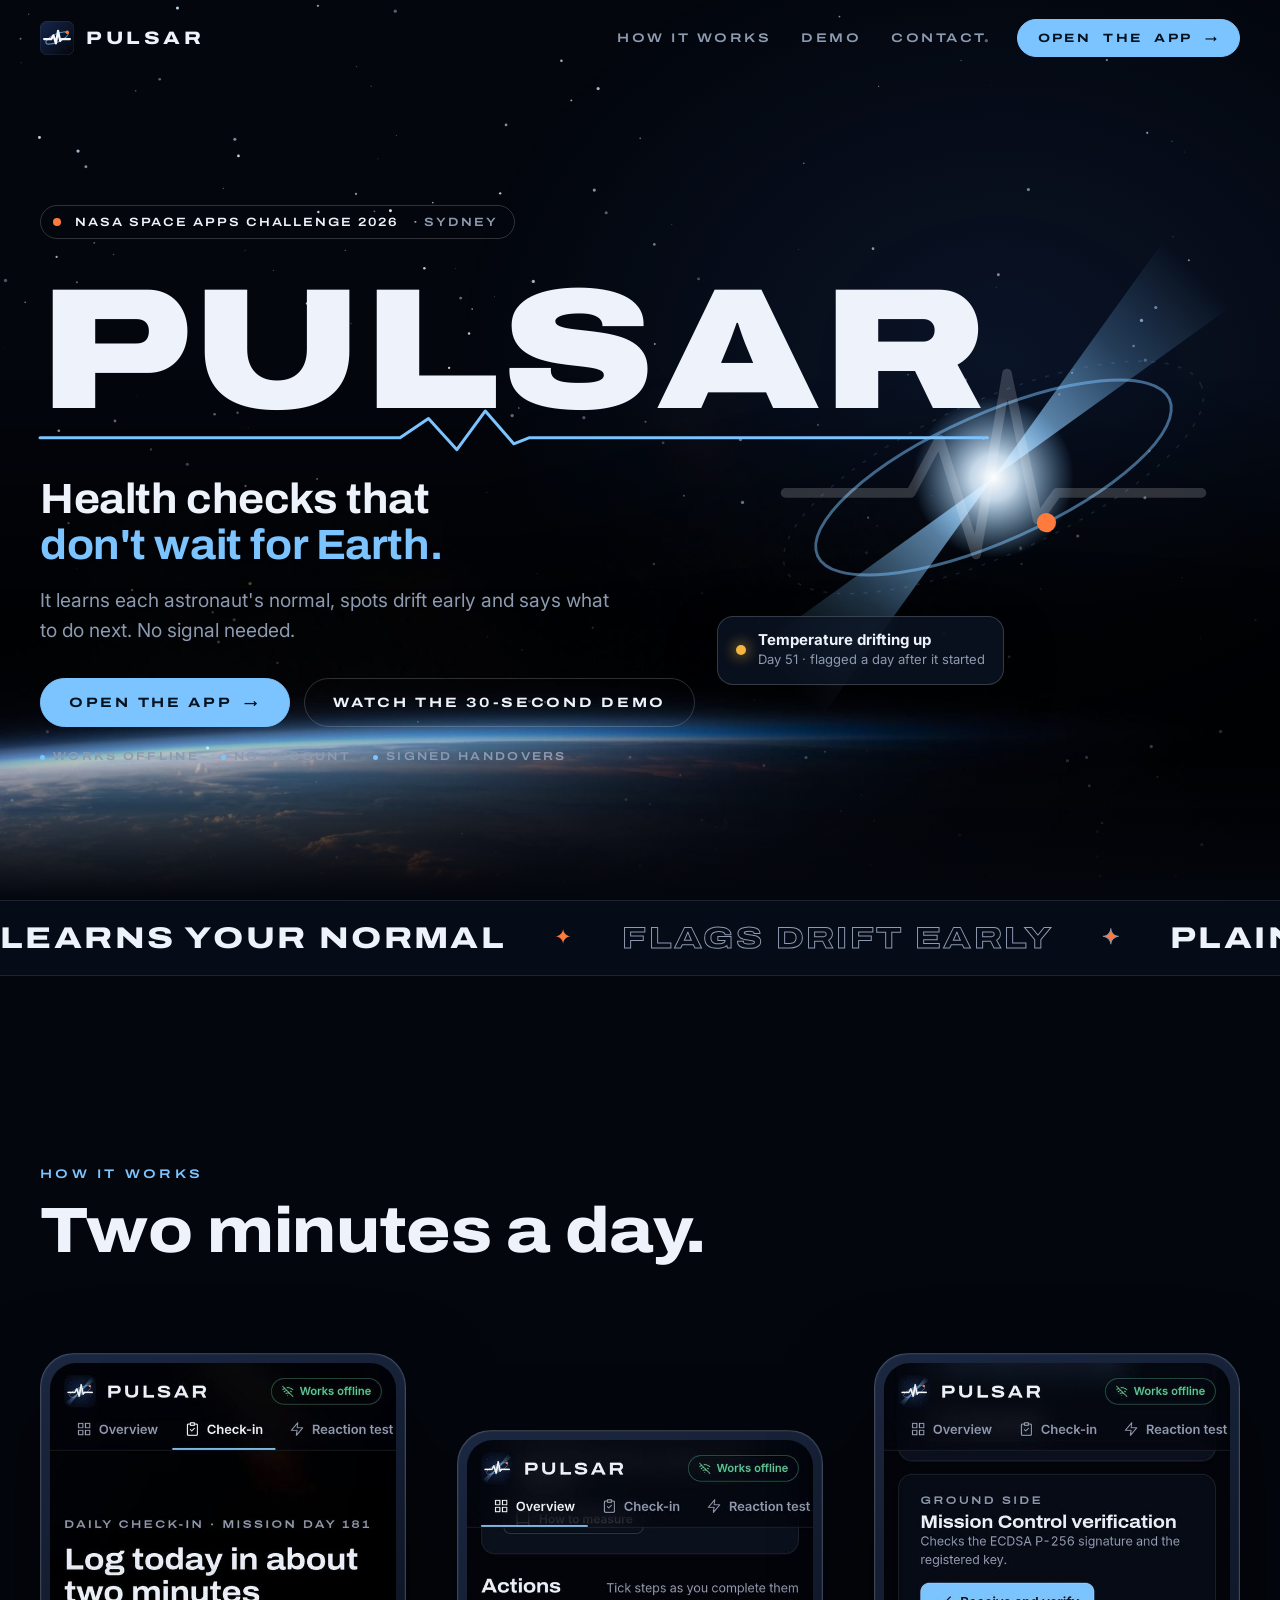
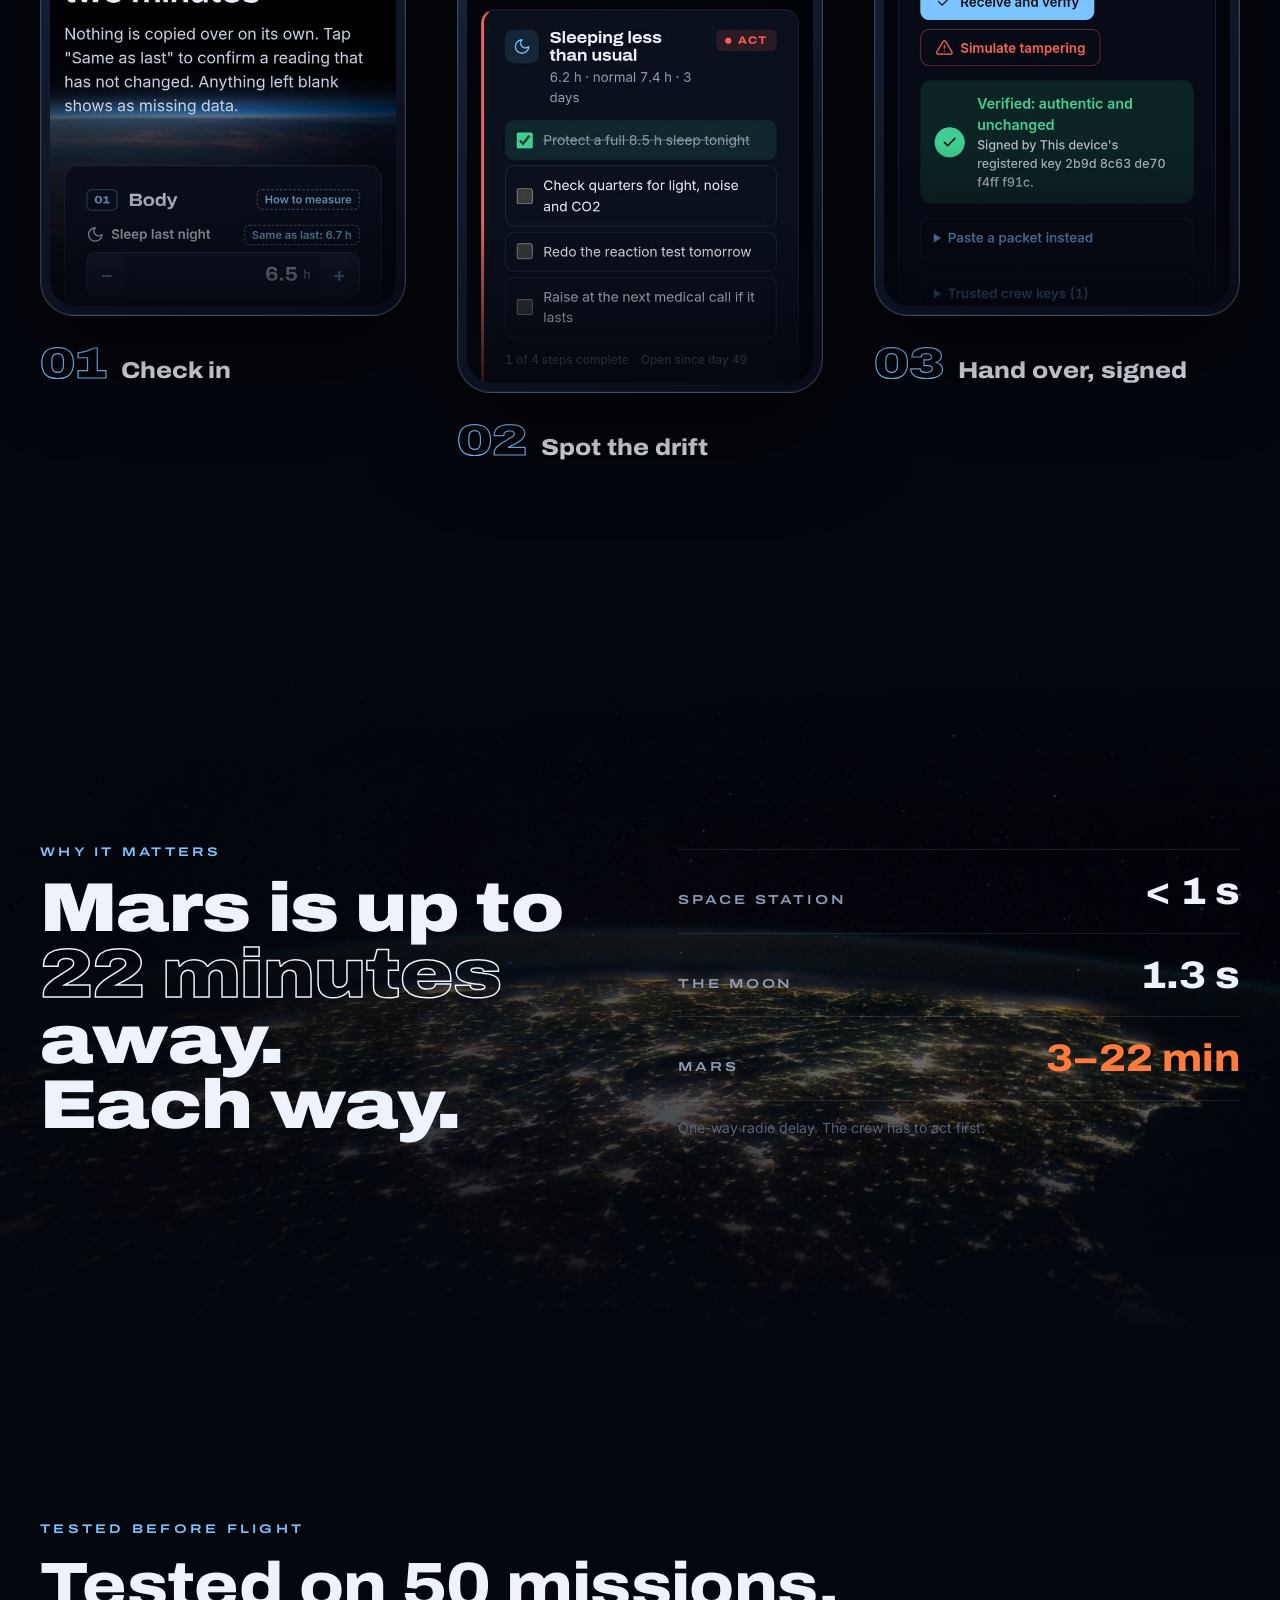
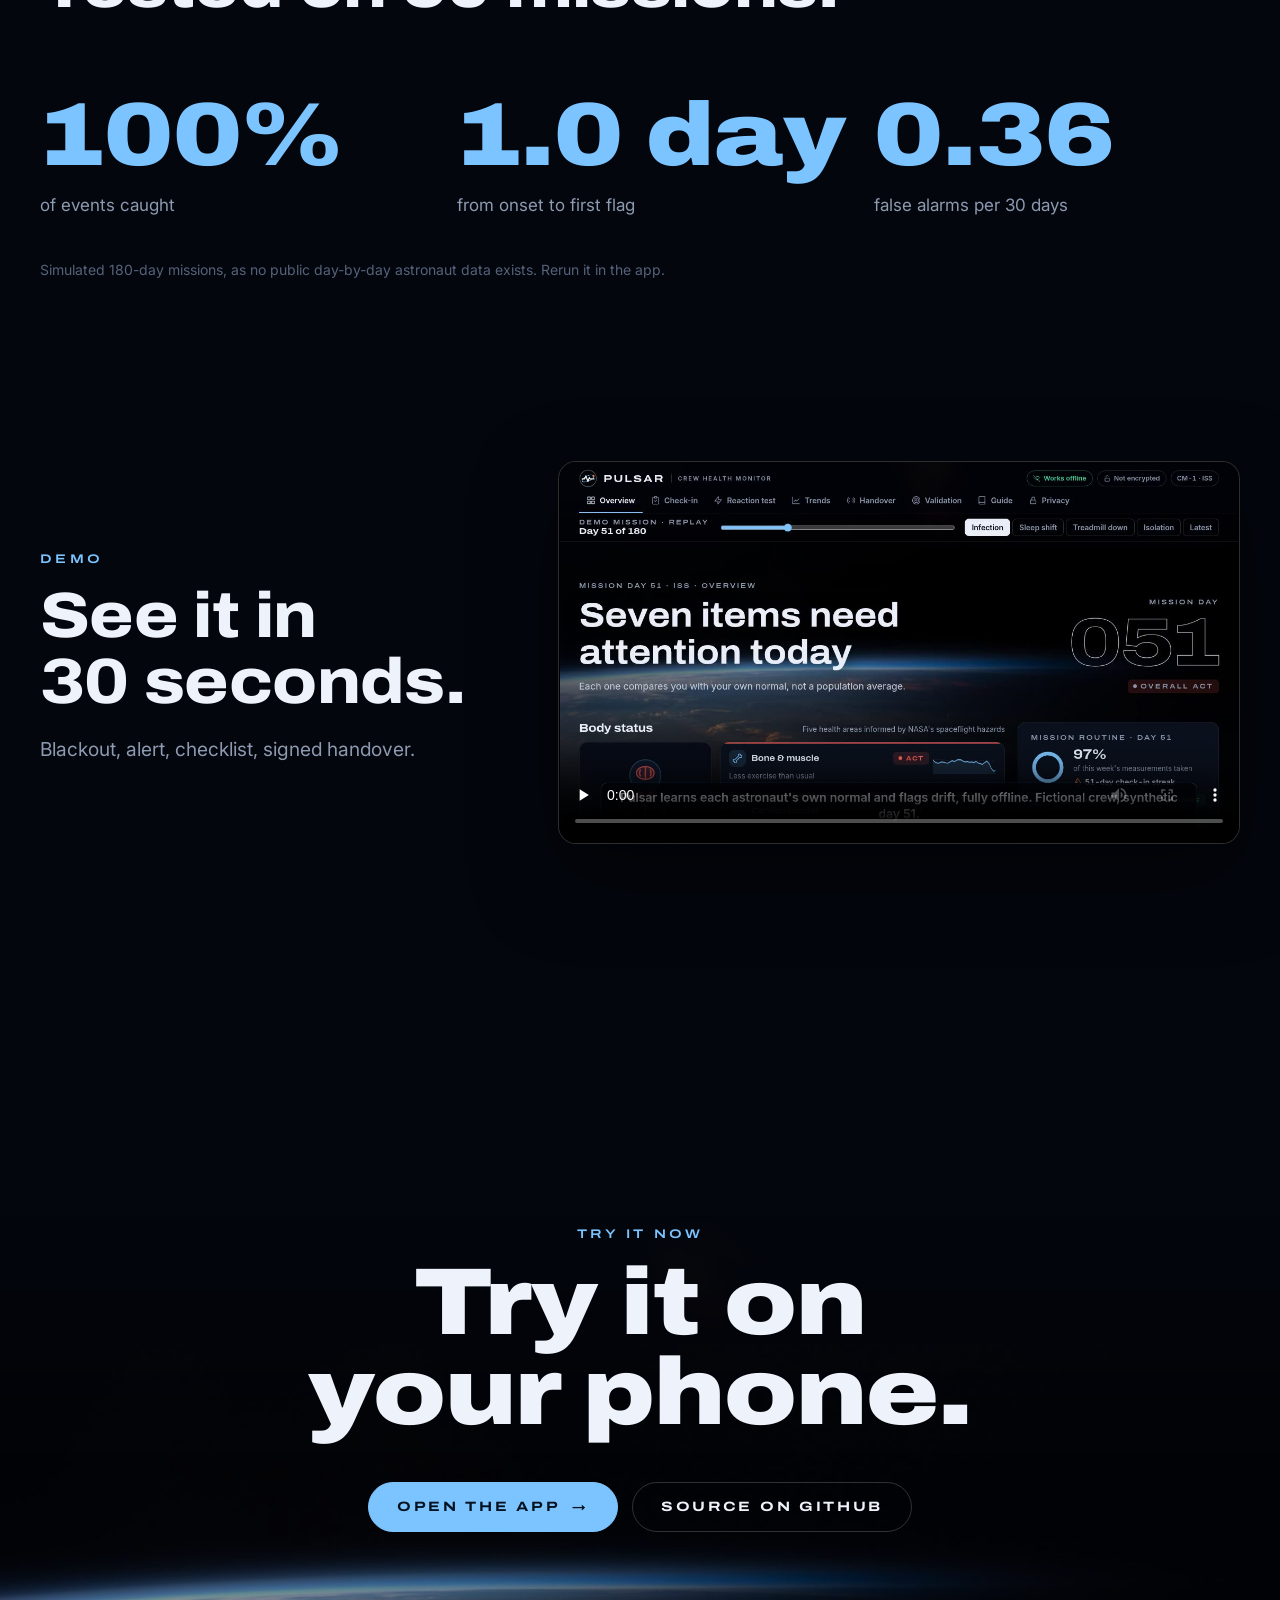
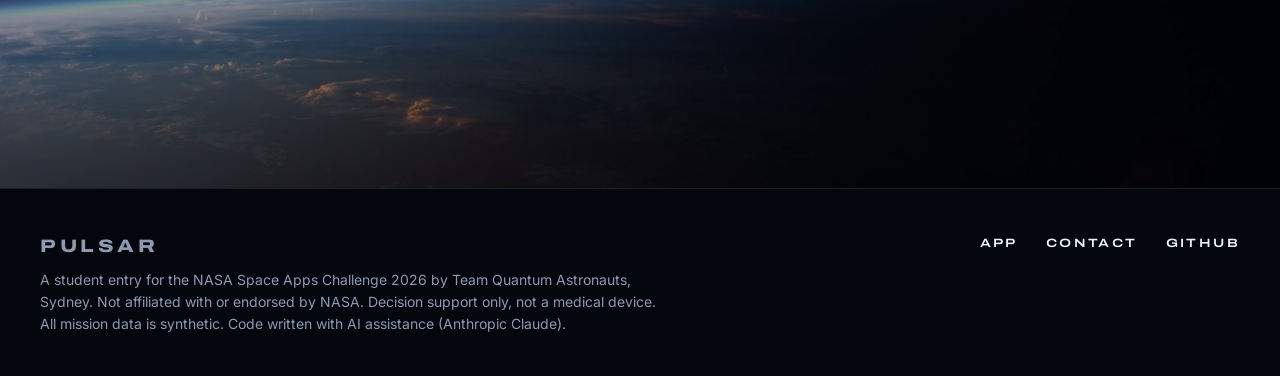
==== commit e52283cd: "Fix stale app: network-first pages, clear the old root worker and its cache, homepage self-heals" ====
--- a/index.html
+++ b/index.html
@@ -16,6 +16,10 @@
 <link rel="stylesheet" href="https://fonts.googleapis.com/css2?family=Archivo:wdth,wght@100..125,500..900&family=Inter:wght@400;500;600;700&display=swap">
 <link rel="stylesheet" href="assets/site.css">
 <script>document.documentElement.classList.add('js');</script>
+<script>
+// Remove the old worker that used to serve the app at this address, so the homepage always loads fresh.
+if ('serviceWorker' in navigator) navigator.serviceWorker.getRegistrations().then(rs => rs.forEach(r => { if (!/\/app\/$/.test(r.scope)) r.unregister(); })).catch(() => {});
+</script>
 </head>
 <body>
 <canvas id="sky" aria-hidden="true"></canvas>
